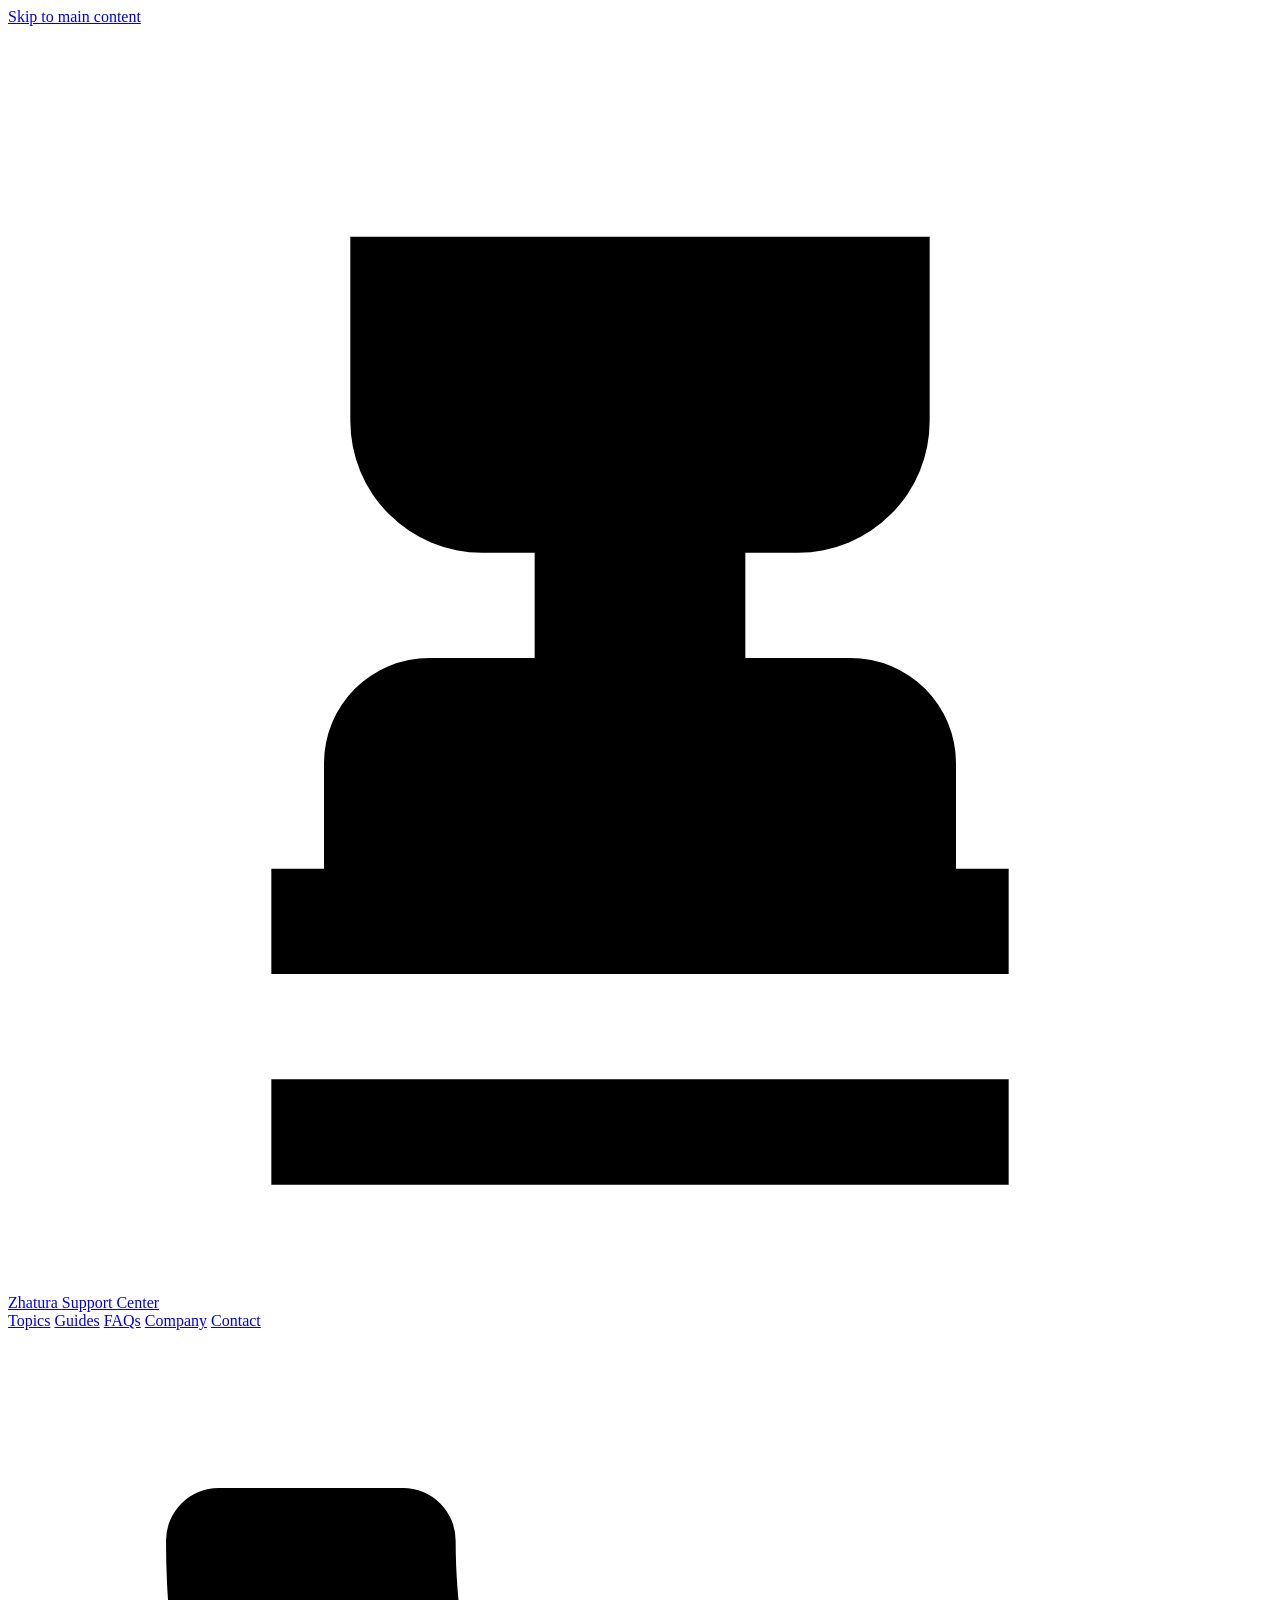
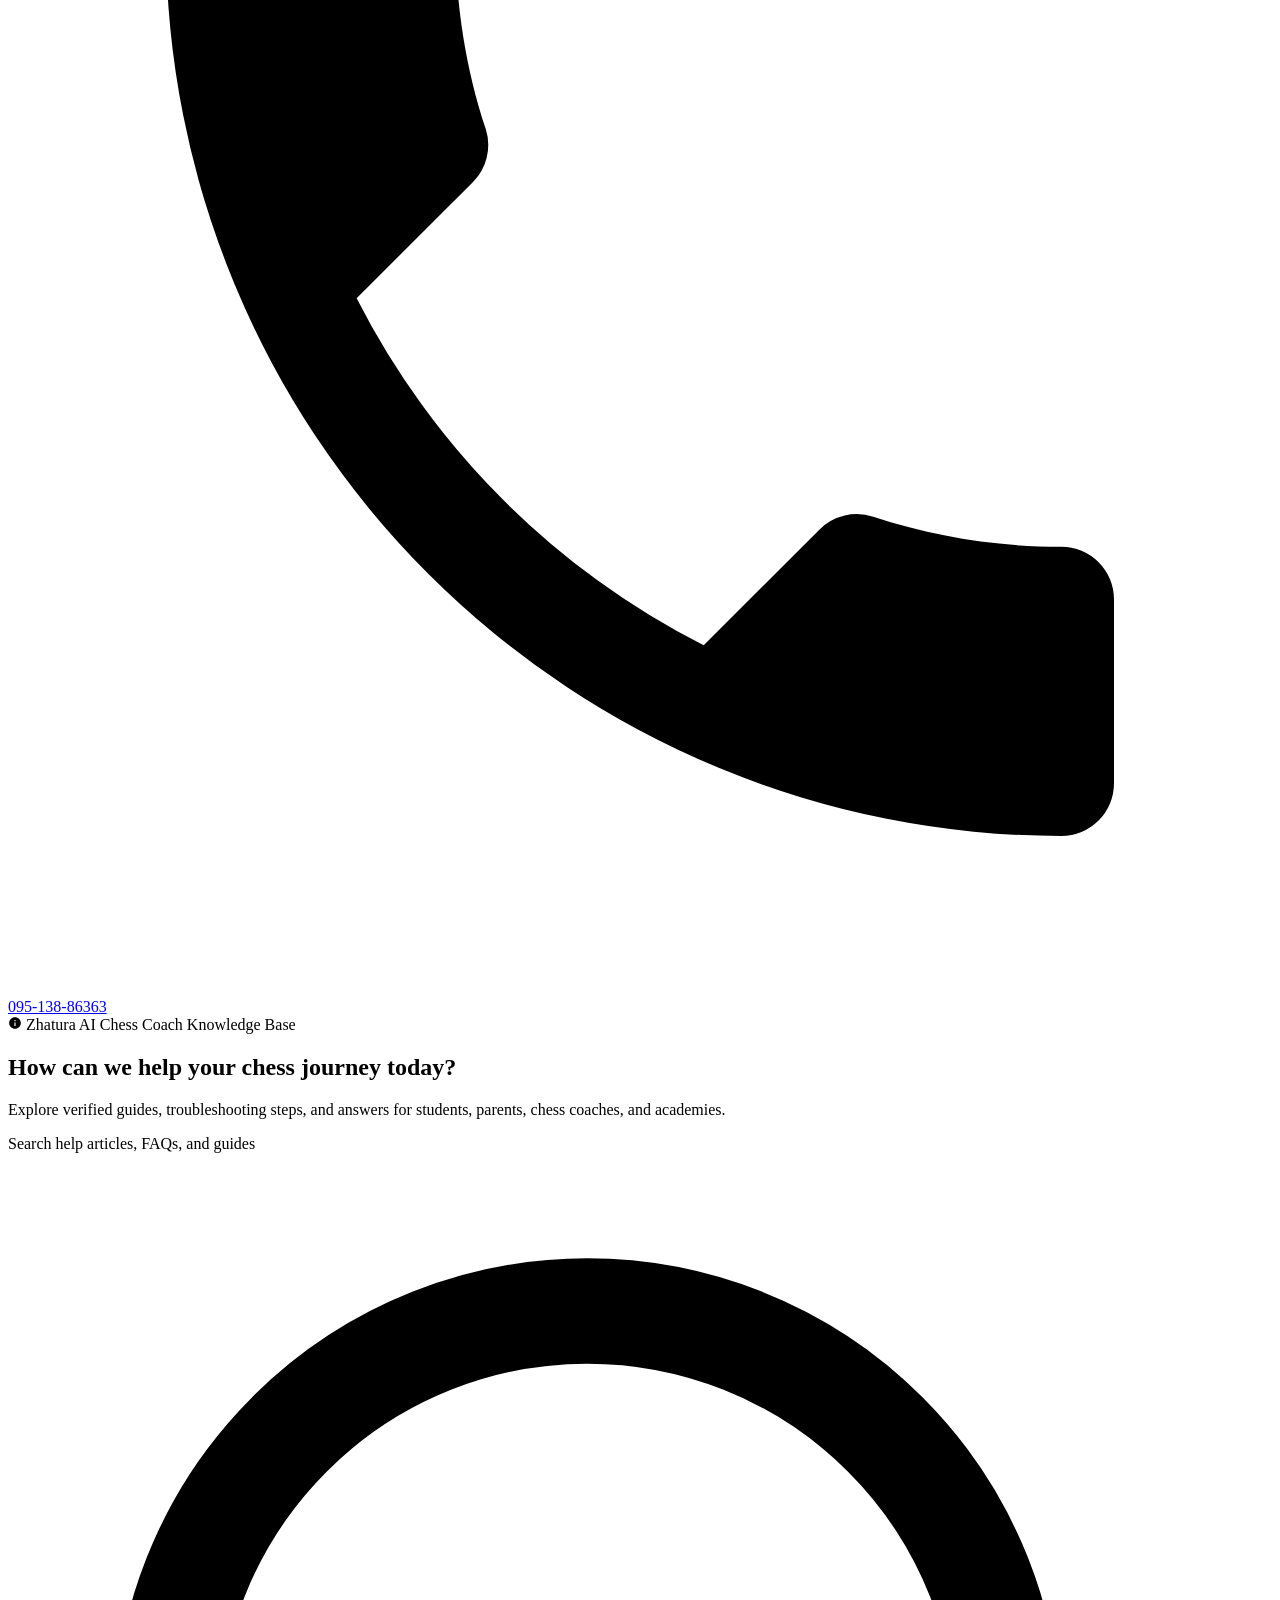
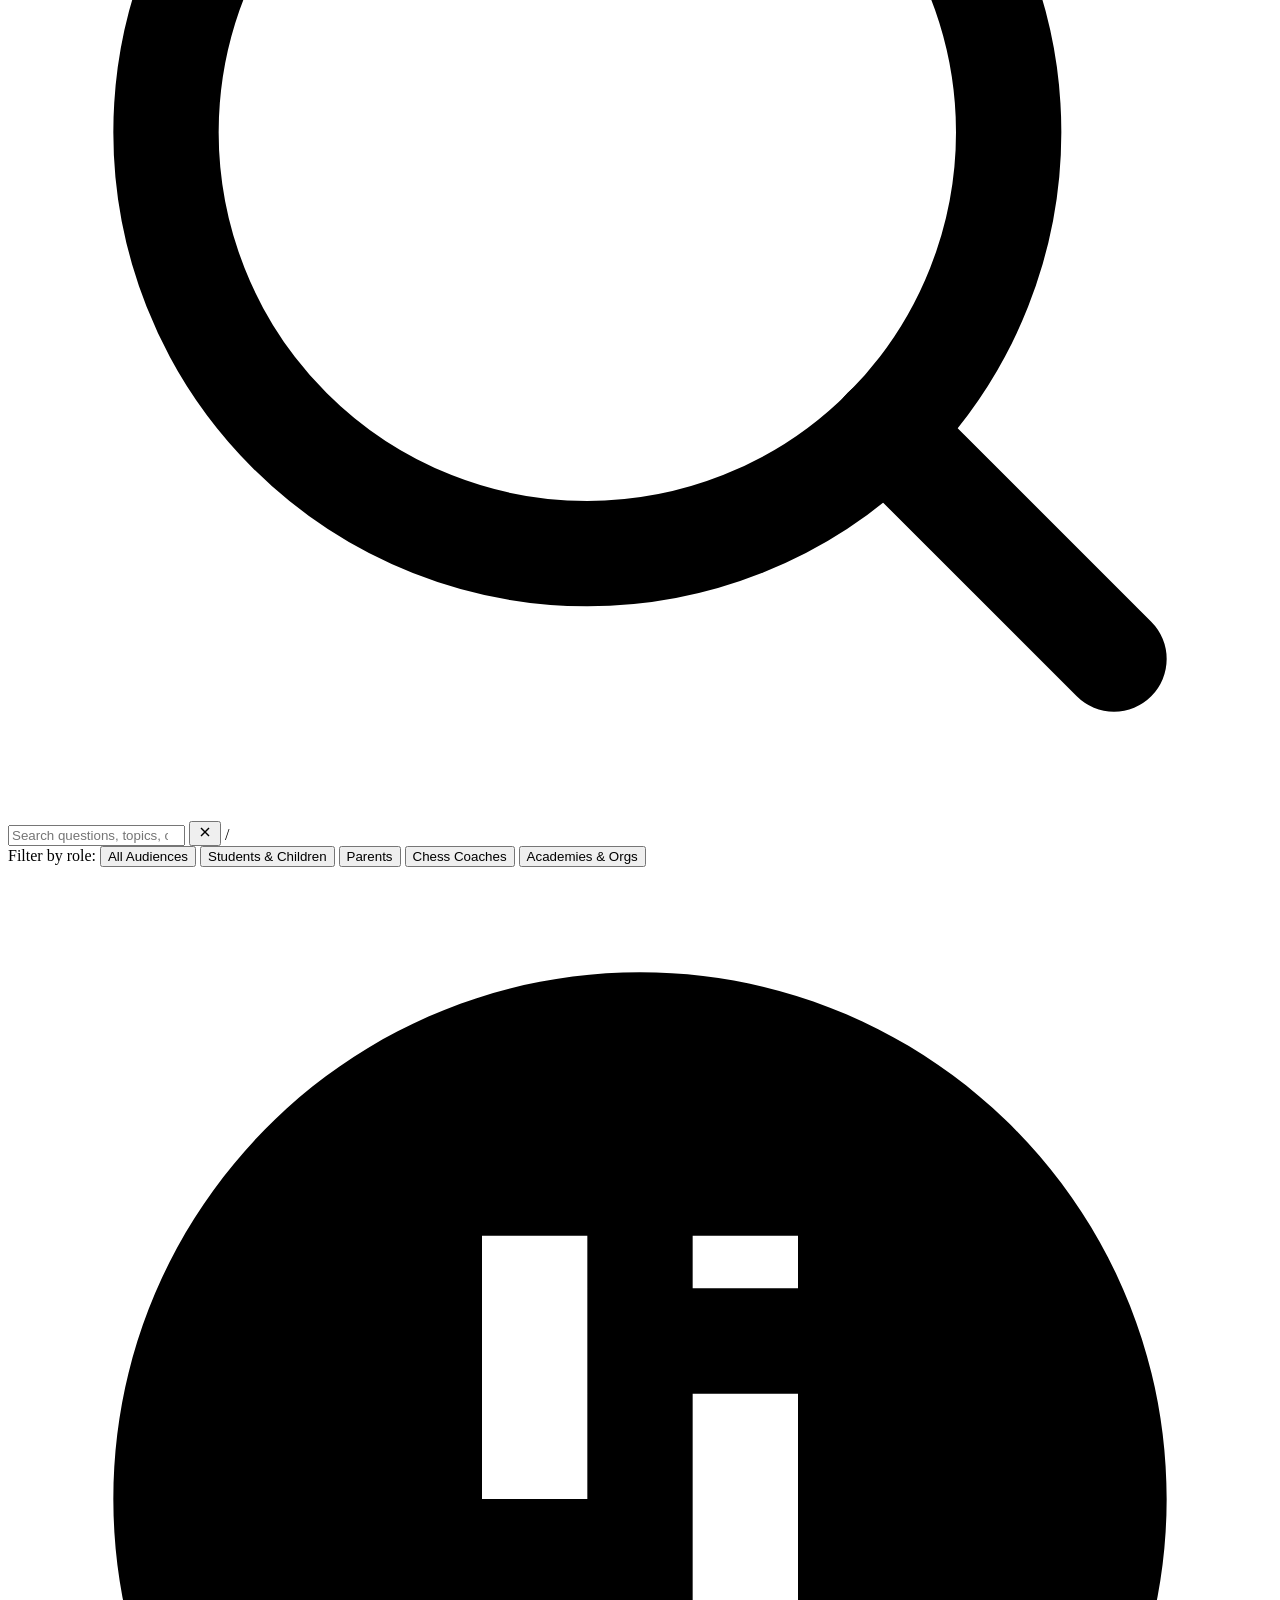
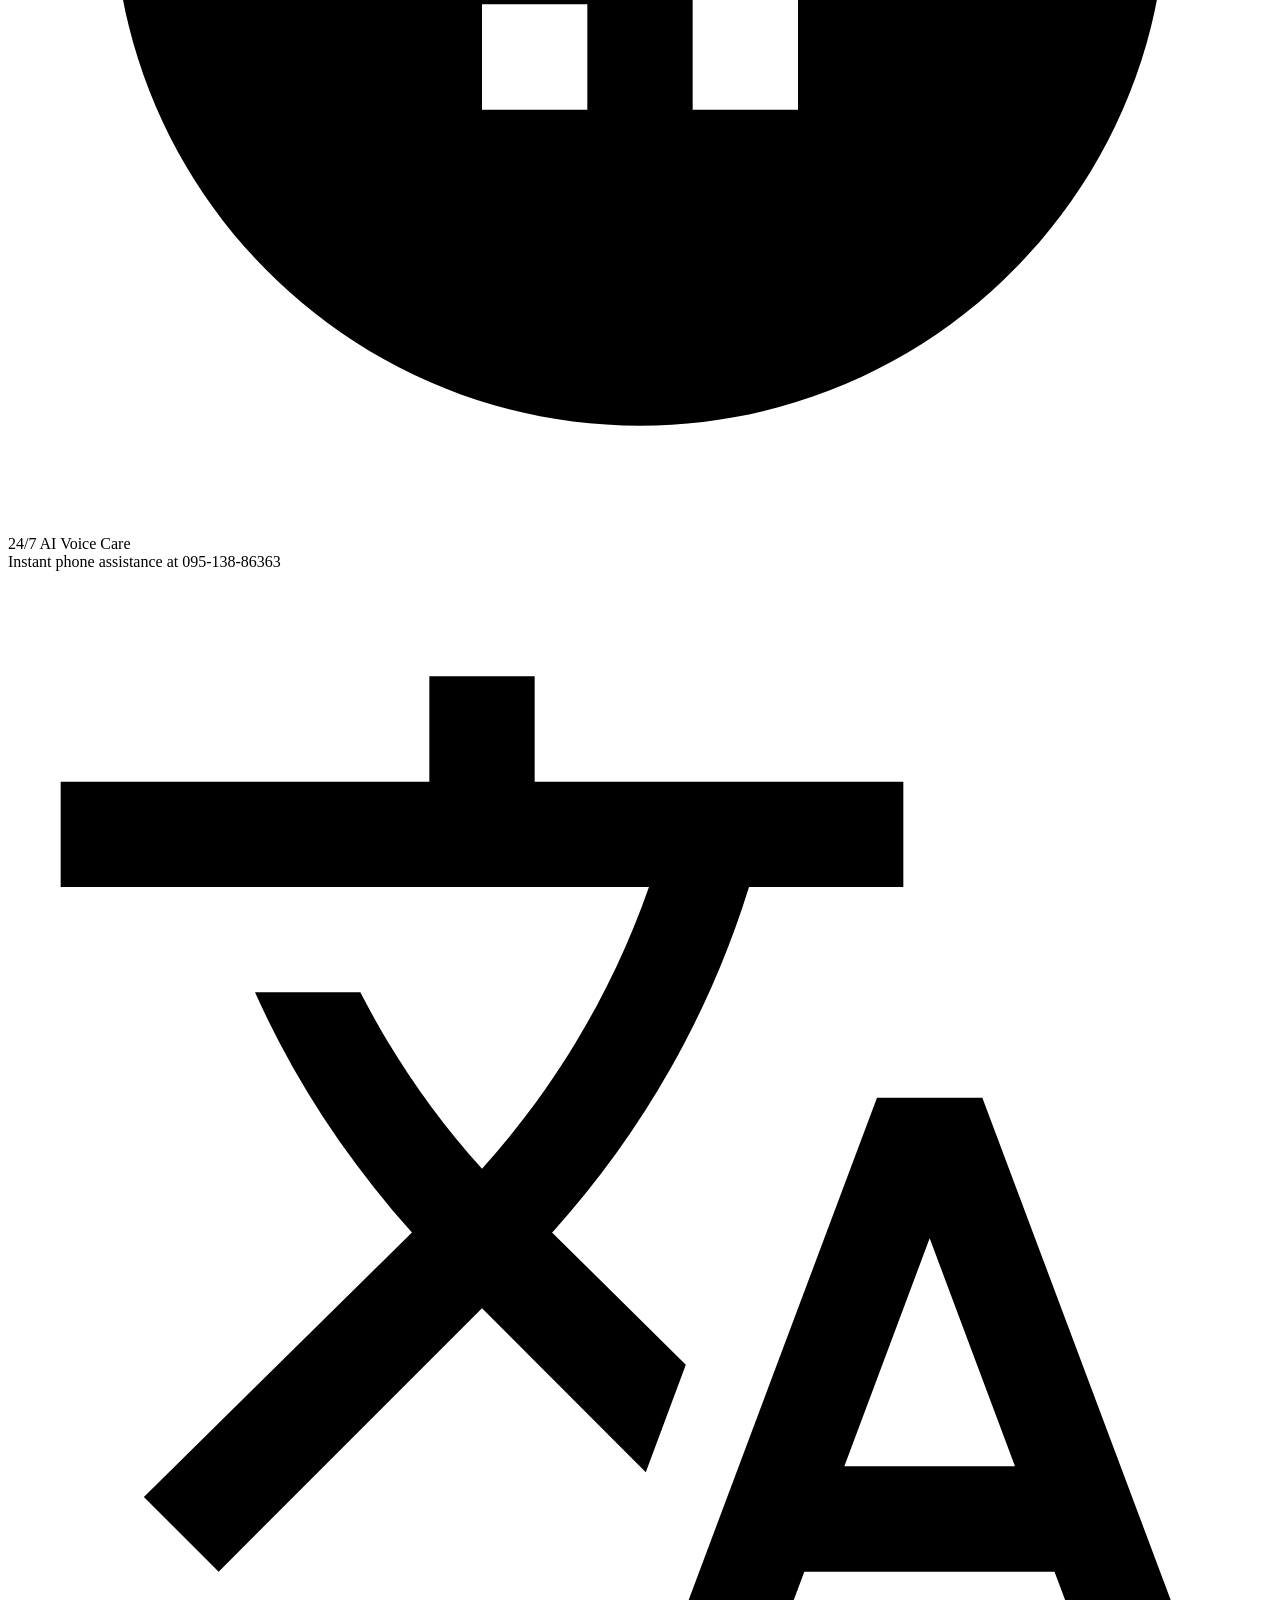
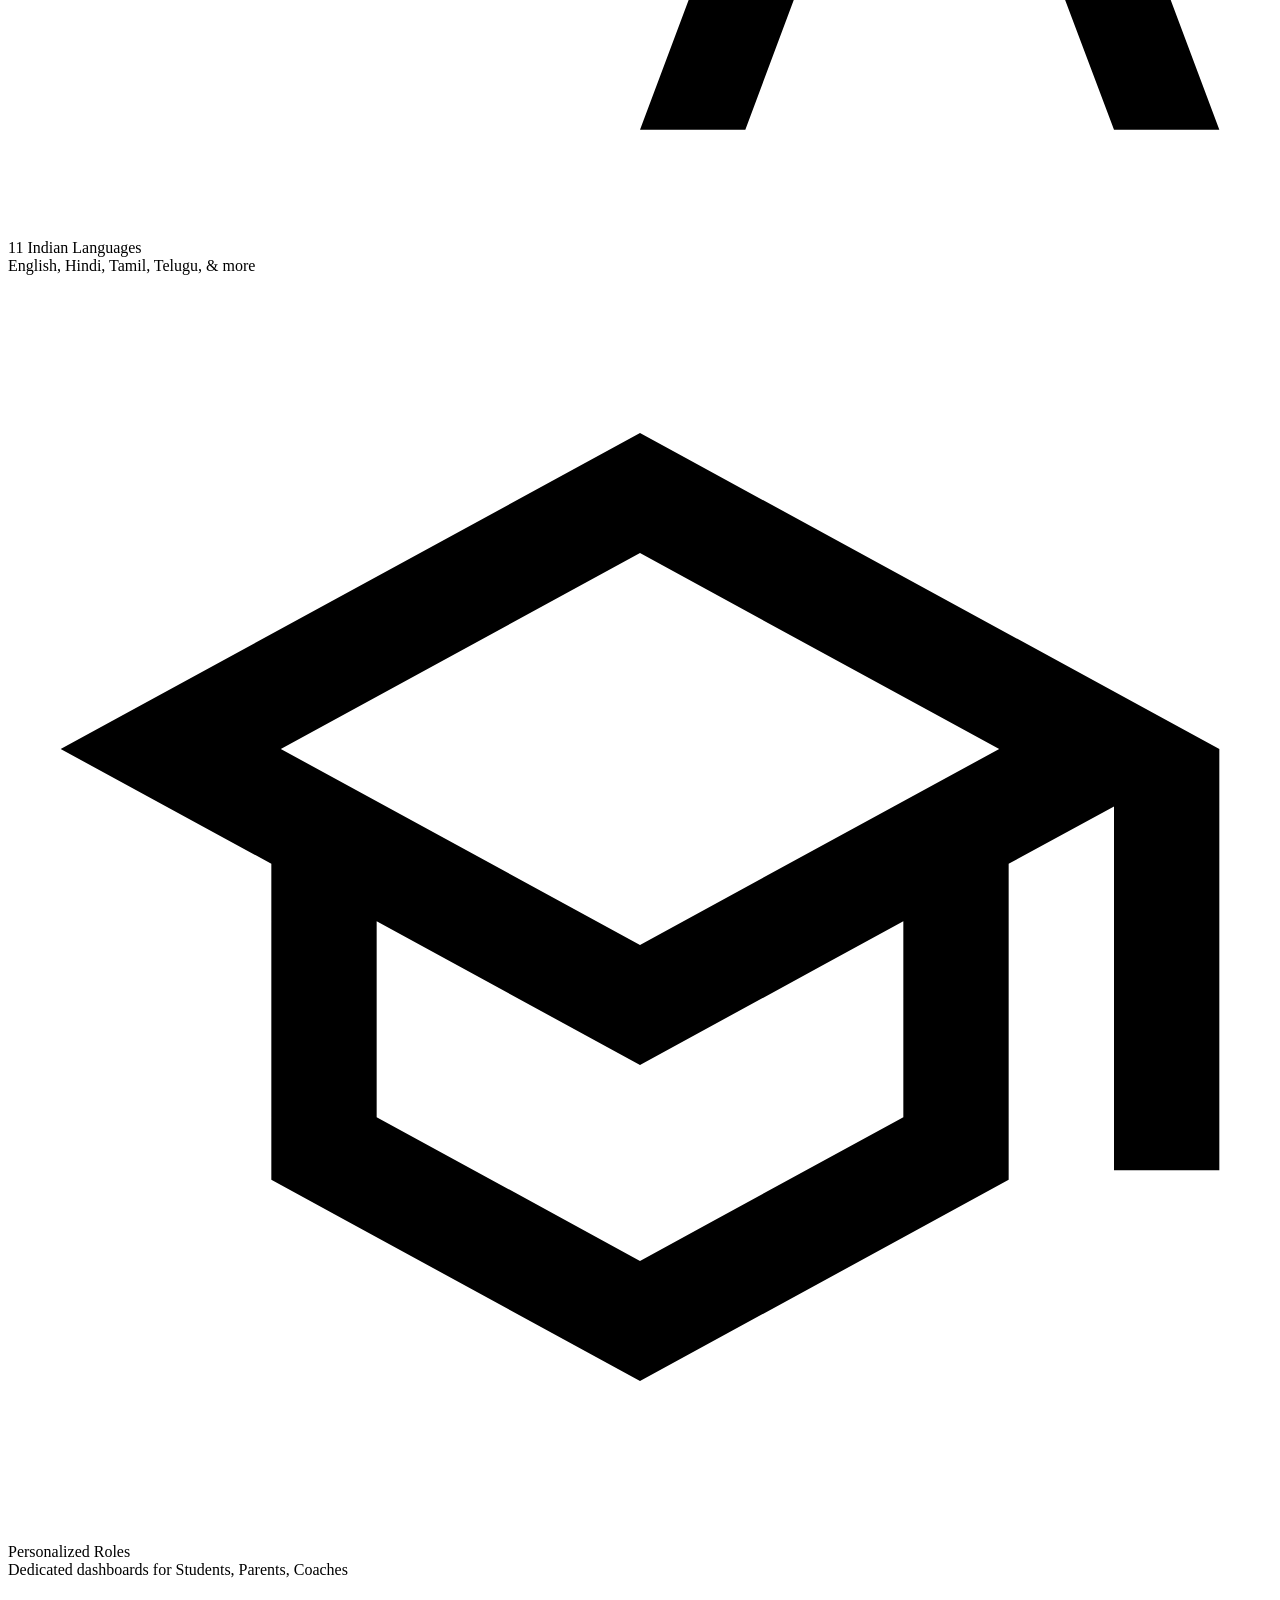
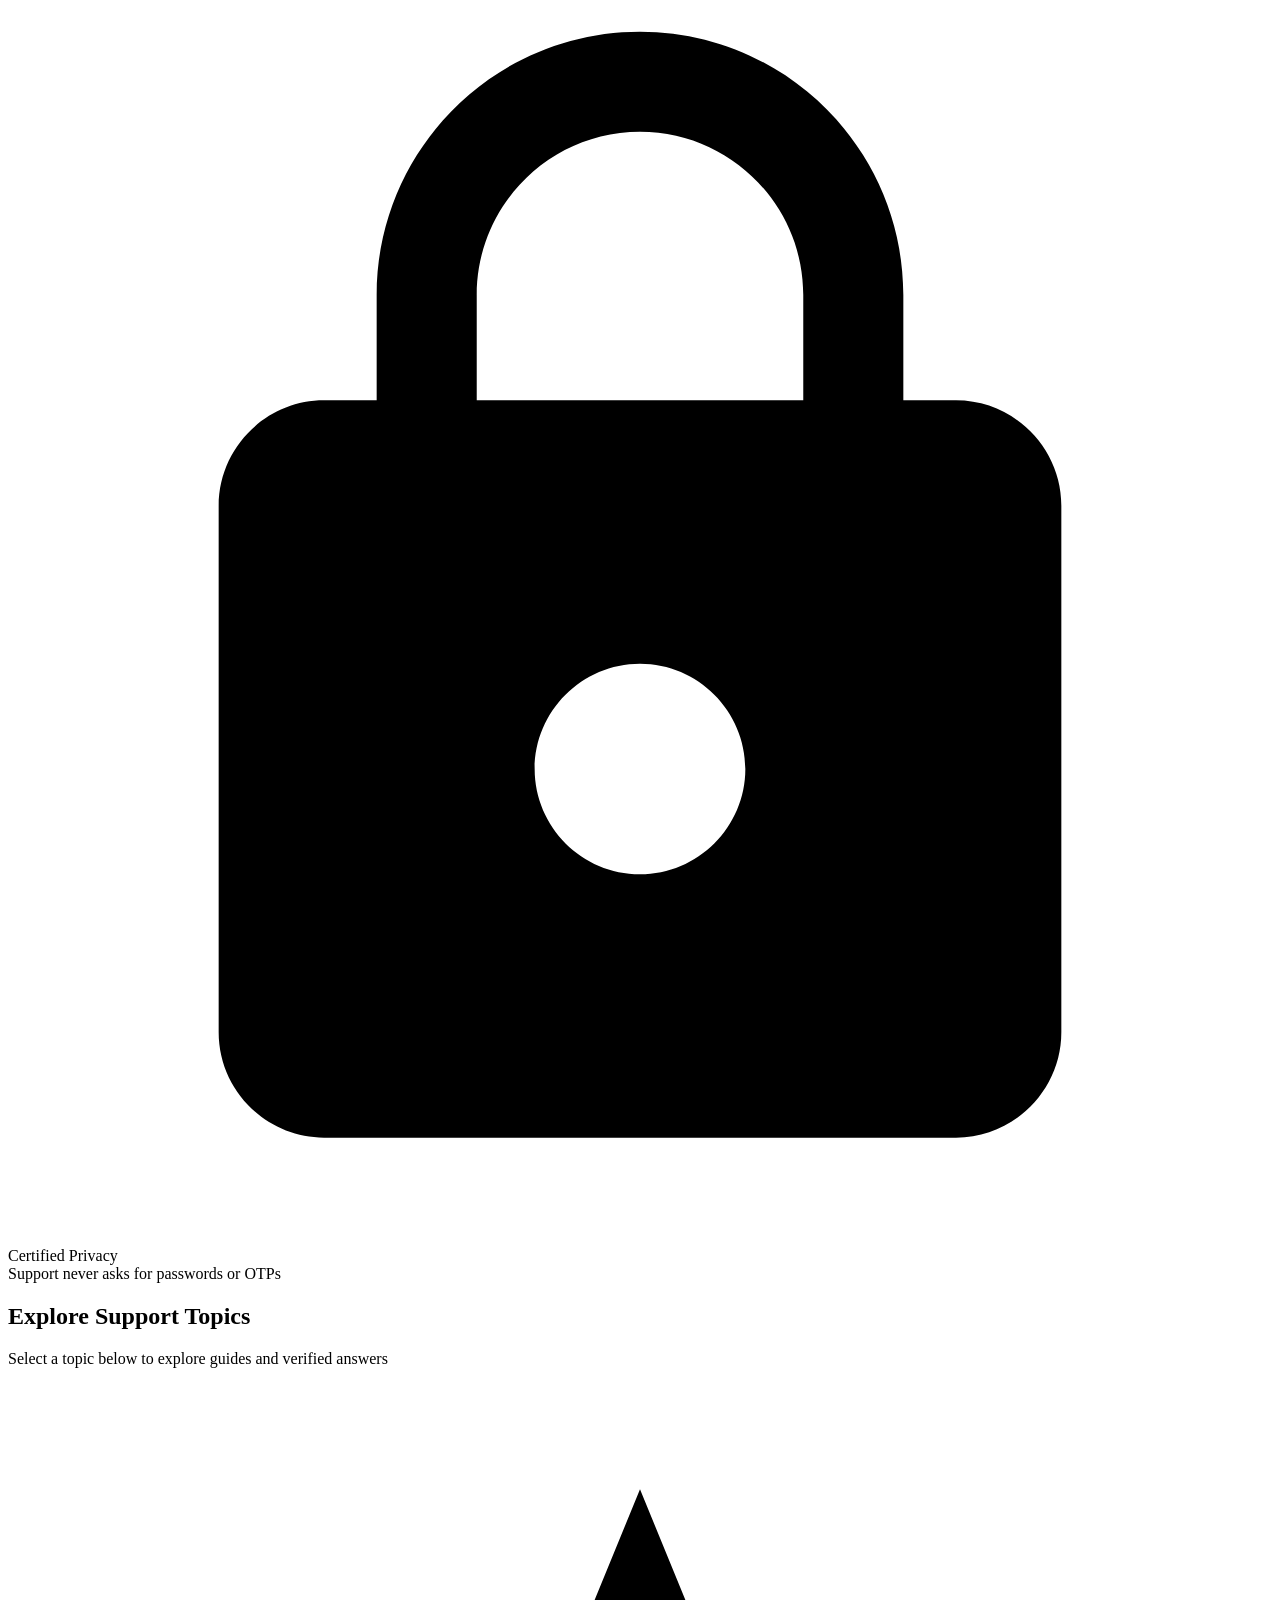
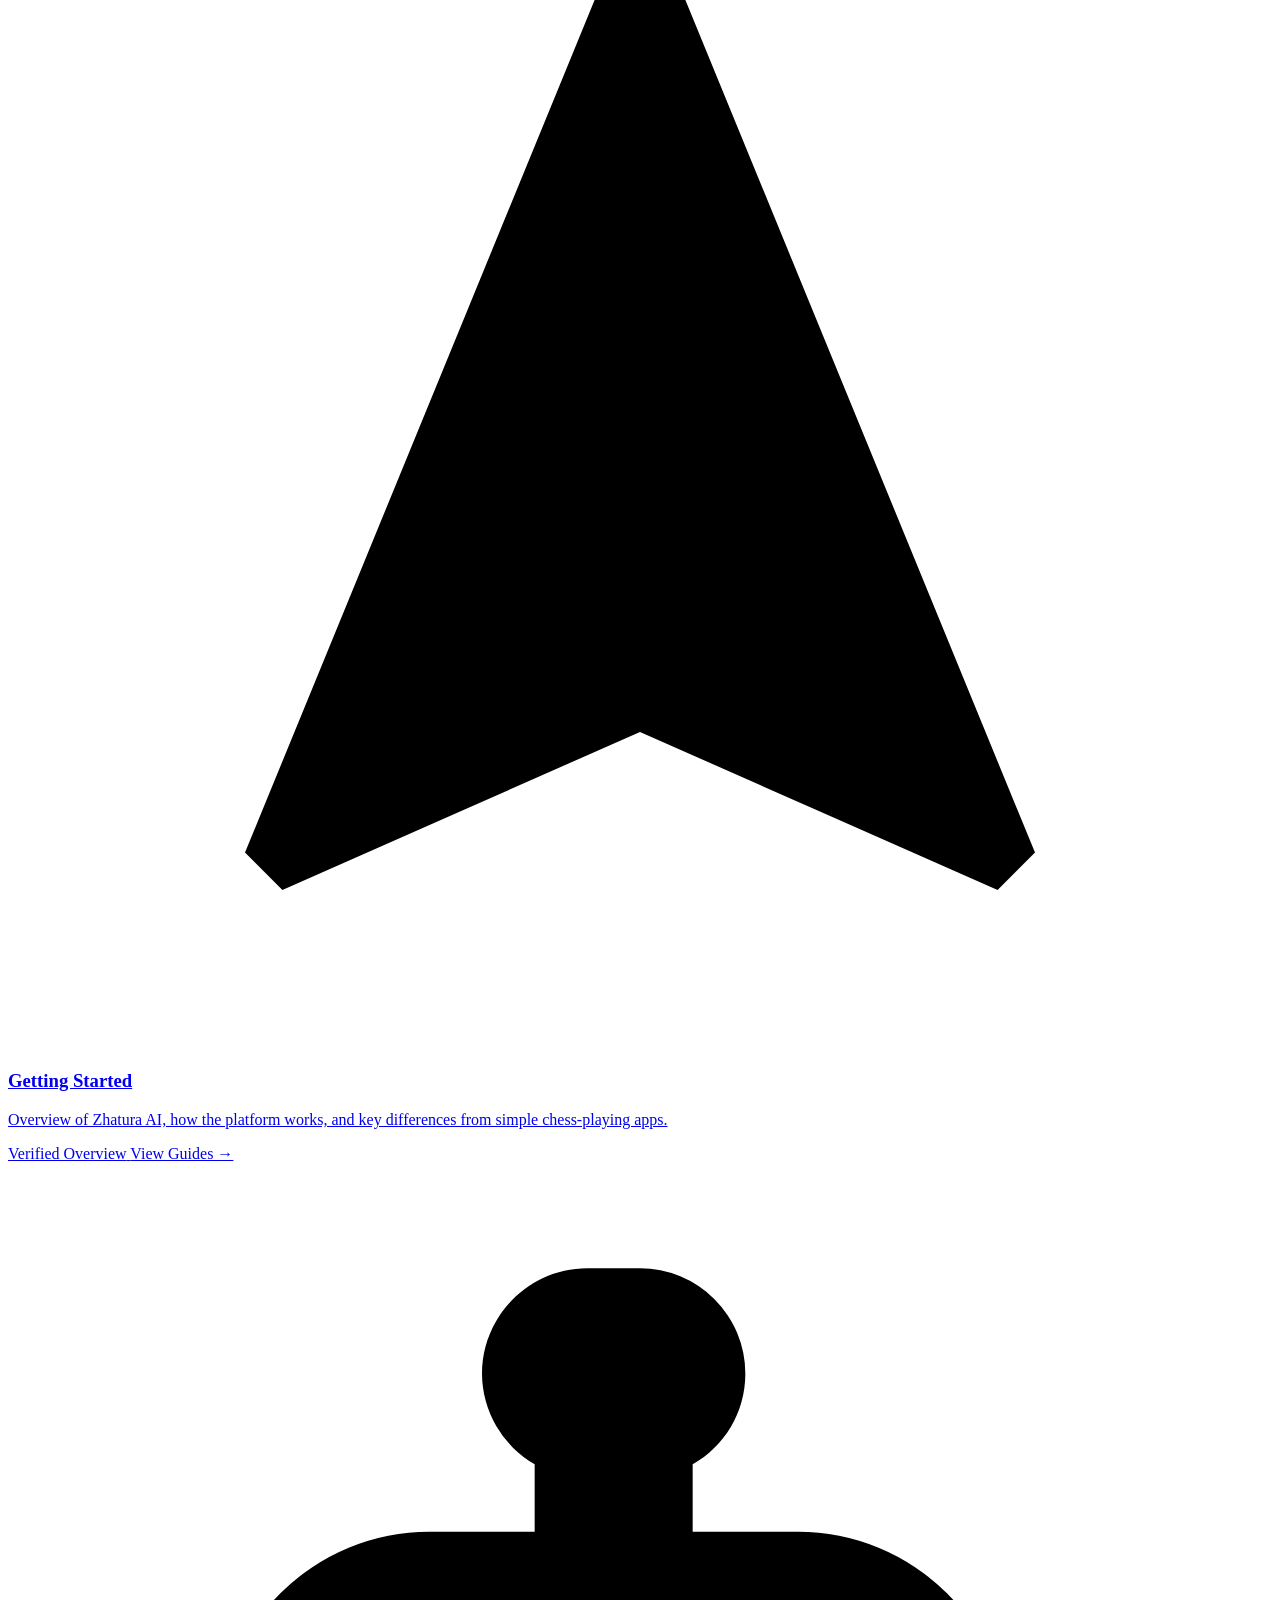
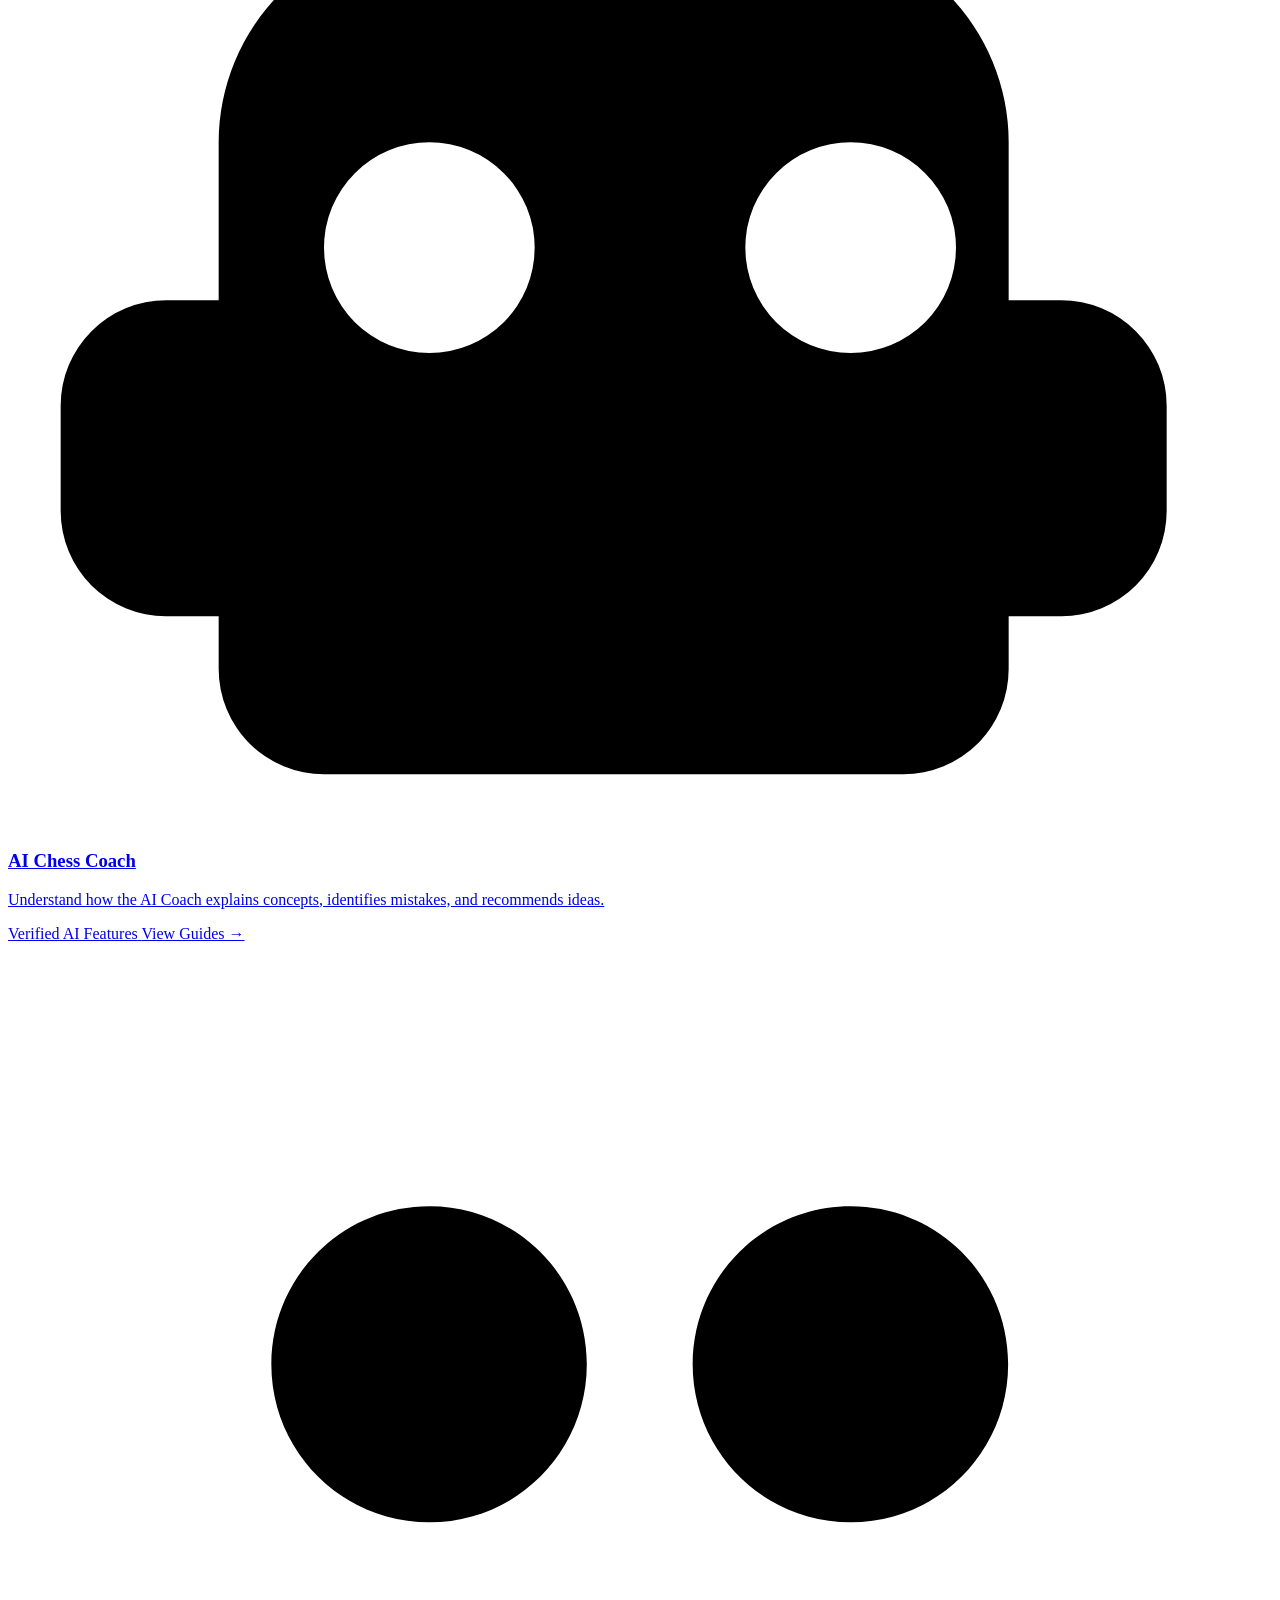
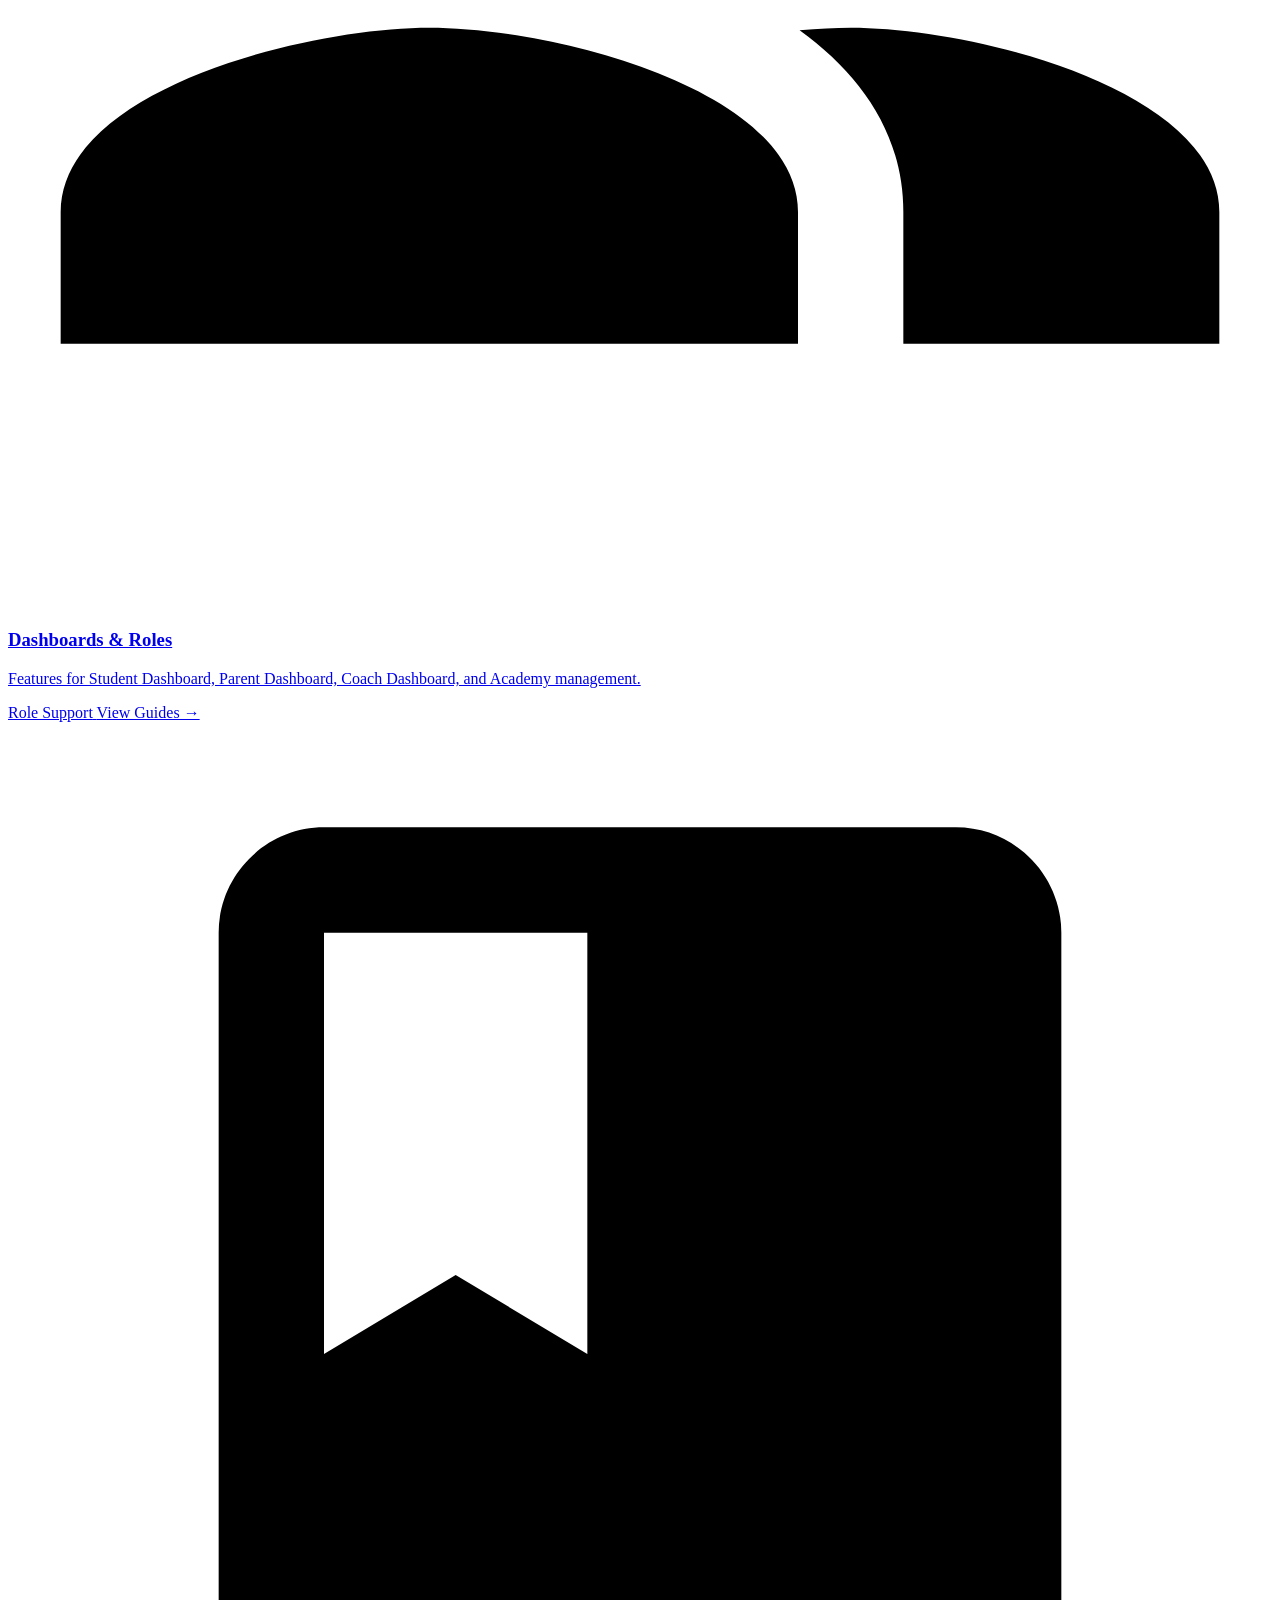
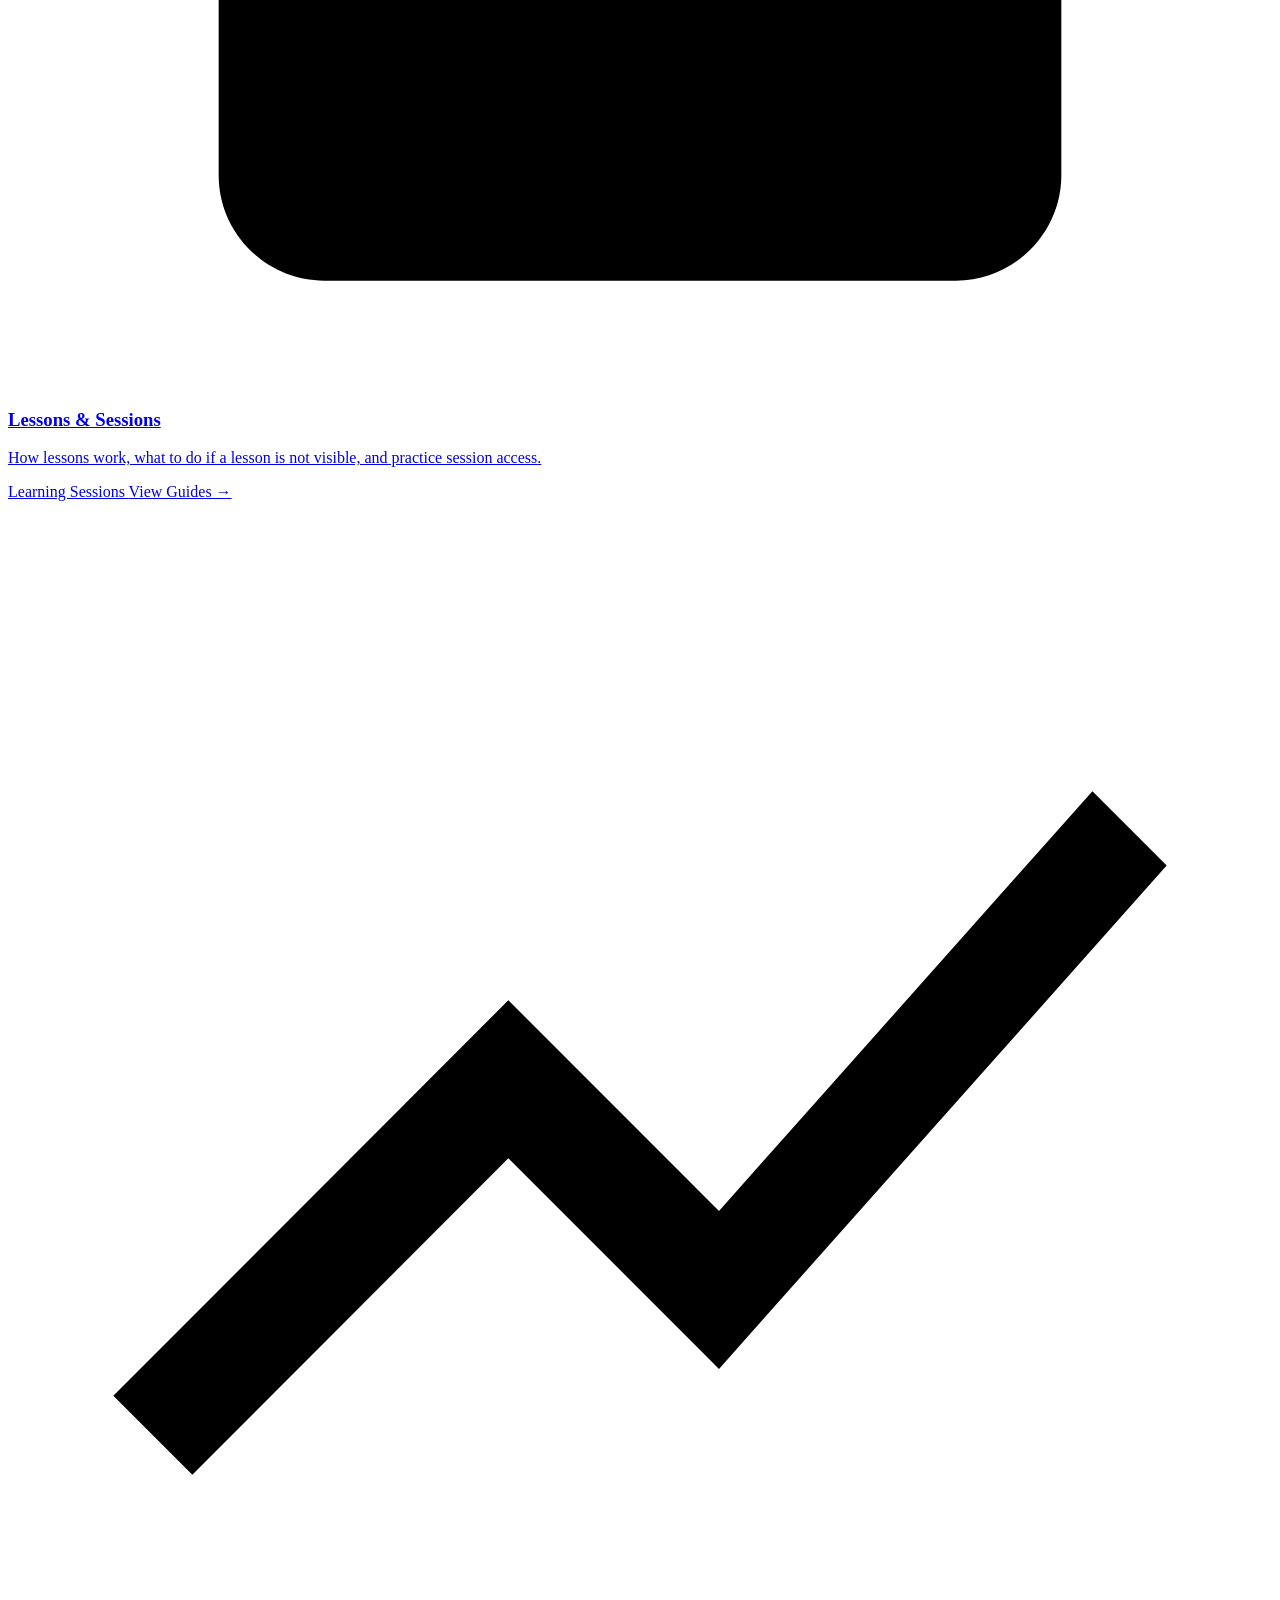
==== public/index.html @ 53fef7d7 "Add public directory for standard Vercel static serving" ====
<!DOCTYPE html>
<html lang="en">
<head>
  <meta charset="UTF-8">
  <meta name="viewport" content="width=device-width, initial-scale=1.0">
  <title>Zhatura AI Chess Coach — Customer Support & Help Center</title>
  <meta name="description" content="Official customer support and help center for Zhatura AI Chess Coach. Verified guides for students, parents, coaches, and chess academies.">
  <meta name="keywords" content="Zhatura, AI Chess Coach, Chess Learning, Student Dashboard, Parent Dashboard, Coach Dashboard, Customer Support, Chess Academy">
  <meta name="author" content="Namali Innovations Private Limited">
  <meta name="robots" content="index, follow">

  <!-- Open Graph / Social -->
  <meta property="og:type" content="website">
  <meta property="og:title" content="Zhatura AI Chess Coach — Customer Support & Help Center">
  <meta property="og:description" content="Find verified guides, FAQs, and 24/7 assistance for Zhatura AI Chess Coach learning platform.">
  <meta property="og:url" content="https://zhatura.com/support">
  <meta property="og:site_name" content="Zhatura Support">

  <!-- Favicon SVG -->
  <link rel="icon" type="image/svg+xml" href="data:image/svg+xml,%3Csvg xmlns='http://www.w3.org/2000/svg' viewBox='0 0 24 24' fill='%232563EB'%3E%3Cpath d='M19 22H5v-2h14v2M19 18H5v-2h14v2M17.5 7.5a2.5 2.5 0 0 1-2.5 2.5H14v2h2a2 2 0 0 1 2 2v2H6v-2a2 2 0 0 1 2-2h2v-2H9a2.5 2.5 0 0 1-2.5-2.5V4h11v3.5z'/%3E%3C/svg%3E">

  <!-- Stylesheet -->
  <link rel="stylesheet" href="/support/static/styles.css">
  <script>
    if (window.location.protocol === 'file:') {
      document.write('<link rel="stylesheet" href="./styles.css">');
    }
  </script>

  <!-- Structured Data: Organization -->
  <script type="application/ld+json">
  {
    "@context": "https://schema.org",
    "@type": "Organization",
    "name": "Namali Innovations Private Limited",
    "legalName": "Namali Innovations Private Limited",
    "foundingDate": "2025-07-23",
    "url": "https://zhatura.com",
    "logo": "https://zhatura.com/assets/logo.svg",
    "contactPoint": {
      "@type": "ContactPoint",
      "telephone": "+91-95138-86363",
      "contactType": "customer service",
      "availableLanguage": [
        "English", "Hindi", "Bengali", "Tamil", "Telugu",
        "Kannada", "Malayalam", "Marathi", "Gujarati", "Punjabi", "Odia"
      ]
    },
    "address": {
      "@type": "PostalAddress",
      "streetAddress": "6/124, Golden City, Nochiodaipatty, Koovanuthu",
      "addressLocality": "Dindigul",
      "addressRegion": "Tamil Nadu",
      "postalCode": "624003",
      "addressCountry": "IN"
    }
  }
  </script>

  <!-- Structured Data: FAQPage -->
  <script type="application/ld+json">
  {
    "@context": "https://schema.org",
    "@type": "FAQPage",
    "mainEntity": [
      {
        "@type": "Question",
        "name": "What is Zhatura?",
        "acceptedAnswer": {
          "@type": "Answer",
          "text": "Zhatura is an AI-powered chess learning platform for students, children, parents, chess coaches, chess academies, and organizations."
        }
      },
      {
        "@type": "Question",
        "name": "What is the Zhatura AI Chess Coach?",
        "acceptedAnswer": {
          "@type": "Answer",
          "text": "The Zhatura AI Chess Coach is Zhatura's AI coach for learning chess. It explains concepts, points out mistakes, and suggests better ideas during practice and review."
        }
      },
      {
        "@type": "Question",
        "name": "How do students log into Zhatura?",
        "acceptedAnswer": {
          "@type": "Answer",
          "text": "Students log in through the Student Dashboard. For account-specific issues, contact customer support at 095-138-86363."
        }
      },
      {
        "@type": "Question",
        "name": "Can parents track child chess learning progress?",
        "acceptedAnswer": {
          "@type": "Answer",
          "text": "Yes, parents can view their child's chess learning progress in the dedicated Parent Dashboard."
        }
      },
      {
        "@type": "Question",
        "name": "How can I inquire about current plans and pricing?",
        "acceptedAnswer": {
          "@type": "Answer",
          "text": "For current plan or pricing information, please contact Zhatura Customer Support directly at 095-138-86363."
        }
      }
    ]
  }
  </script>
</head>
<body>
  <!-- Accessible Skip Link -->
  <a href="#main-content" class="skip-link">Skip to main content</a>

  <!-- Site Header -->
  <header class="site-header" role="banner">
    <div class="header-container">
      <a href="/support" class="brand-wrapper" aria-label="Zhatura Support Home">
        <div class="brand-icon" aria-hidden="true">
          <!-- Chess Knight SVG Icon -->
          <svg viewBox="0 0 24 24">
            <path d="M19 22H5v-2h14v2M19 18H5v-2h14v2M17.5 7.5a2.5 2.5 0 0 1-2.5 2.5H14v2h2a2 2 0 0 1 2 2v2H6v-2a2 2 0 0 1 2-2h2v-2H9a2.5 2.5 0 0 1-2.5-2.5V4h11v3.5z"/>
          </svg>
        </div>
        <span class="brand-title">
          Zhatura
          <span class="brand-badge">Support Center</span>
        </span>
      </a>

      <nav class="site-nav" role="navigation" aria-label="Support Navigation">
        <a href="#categories-section" class="nav-link">Topics</a>
        <a href="#articles-section" class="nav-link">Guides</a>
        <a href="#faqs-section" class="nav-link">FAQs</a>
        <a href="#company-section" class="nav-link">Company</a>
        <a href="#contact-section" class="nav-link">Contact</a>
      </nav>

      <div class="header-cta">
        <a href="tel:09513886363" class="phone-cta-btn" aria-label="Call Zhatura Support at 095-138-86363">
          <svg viewBox="0 0 24 24" aria-hidden="true"><path d="M6.62 10.79a15.053 15.053 0 006.59 6.59l2.2-2.2a1 1 0 011.02-.24c1.12.37 2.33.57 3.57.57a1 1 0 011 1V20a1 1 0 01-1 1A17 17 0 013 4a1 1 0 011-1h3.5a1 1 0 011 1c0 1.25.2 2.45.57 3.57a1 1 0 01-.25 1.02l-2.2 2.2z"/></svg>
          <span>095-138-86363</span>
        </a>
      </div>
    </div>
  </header>

  <!-- Support Hero Banner -->
  <section class="support-hero" aria-labelledby="hero-heading">
    <div class="hero-pattern" aria-hidden="true"></div>
    <div class="hero-container">
      <div class="hero-badge">
        <svg width="14" height="14" viewBox="0 0 24 24" fill="currentColor" aria-hidden="true"><path d="M12 2C6.48 2 2 6.48 2 12s4.48 10 10 10 10-4.48 10-10S17.52 2 12 2zm1 15h-2v-6h2v6zm0-8h-2V7h2v2z"/></svg>
        <span>Zhatura AI Chess Coach Knowledge Base</span>
      </div>
      <h1 id="hero-heading" class="hero-title">How can we help your chess journey today?</h1>
      <p class="hero-subtitle">
        Explore verified guides, troubleshooting steps, and answers for students, parents, chess coaches, and academies.
      </p>

      <!-- Instant Search Box -->
      <div class="search-wrapper" role="search">
        <label for="support-search" class="sr-only">Search help articles, FAQs, and guides</label>
        <div class="search-box">
          <svg class="search-icon" viewBox="0 0 24 24" fill="none" stroke="currentColor" stroke-width="2" stroke-linecap="round" stroke-linejoin="round" aria-hidden="true">
            <circle cx="11" cy="11" r="8"></circle>
            <line x1="21" y1="21" x2="16.65" y2="16.65"></line>
          </svg>
          <input
            type="search"
            id="support-search"
            class="search-input"
            placeholder="Search questions, topics, or keywords (e.g. 'Student Dashboard', 'AI Coach', 'Login')..."
            autocomplete="off"
            spellcheck="false"
          >
          <button type="button" id="search-clear-btn" class="search-clear-btn" aria-label="Clear search input">
            <svg width="16" height="16" viewBox="0 0 24 24" fill="none" stroke="currentColor" stroke-width="2"><line x1="18" y1="6" x2="6" y2="18"></line><line x1="6" y1="6" x2="18" y2="18"></line></svg>
          </button>
          <span class="search-shortcut" aria-hidden="true">/</span>
        </div>
      </div>

      <!-- Audience Filter Switcher -->
      <div class="audience-bar" role="tablist" aria-label="Filter guides by audience">
        <span class="audience-label">Filter by role:</span>
        <button type="button" class="audience-pill active" data-audience="all" role="tab" aria-selected="true">All Audiences</button>
        <button type="button" class="audience-pill" data-audience="student" role="tab" aria-selected="false">Students & Children</button>
        <button type="button" class="audience-pill" data-audience="parent" role="tab" aria-selected="false">Parents</button>
        <button type="button" class="audience-pill" data-audience="coach" role="tab" aria-selected="false">Chess Coaches</button>
        <button type="button" class="audience-pill" data-audience="academy" role="tab" aria-selected="false">Academies & Orgs</button>
      </div>
    </div>
  </section>

  <!-- Main Content Body -->
  <main id="main-content" class="main-content" role="main">

    <!-- Trust & Operational Highlights -->
    <div class="trust-bar" aria-label="Support Highlights">
      <div class="trust-item">
        <div class="trust-icon" aria-hidden="true">
          <svg viewBox="0 0 24 24"><path d="M12 2C6.48 2 2 6.48 2 12s4.48 10 10 10 10-4.48 10-10S17.52 2 12 2zm-1 14H9v-2h2v2zm0-4H9V7h2v5zm4 4h-2v-6h2v6zm0-8h-2V7h2v1z"/></svg>
        </div>
        <div>
          <div class="trust-title">24/7 AI Voice Care</div>
          <div class="trust-desc">Instant phone assistance at 095-138-86363</div>
        </div>
      </div>

      <div class="trust-item">
        <div class="trust-icon emerald" aria-hidden="true">
          <svg viewBox="0 0 24 24"><path d="M12.87 15.07l-2.54-2.51.03-.03A17.52 17.52 0 0014.07 6H17V4h-7V2H8v2H1v2h11.17C11.5 7.92 10.44 9.75 9 11.35 8.07 10.32 7.3 9.19 6.69 8h-2c.73 1.63 1.73 3.17 2.98 4.56l-5.09 5.02L4 19l5-5 3.11 3.11.76-2.04zM18.5 10h-2L12 22h2l1.12-3h4.75L21 22h2l-4.5-12zm-2.62 7l1.62-4.33L19.12 17h-3.24z"/></svg>
        </div>
        <div>
          <div class="trust-title">11 Indian Languages</div>
          <div class="trust-desc">English, Hindi, Tamil, Telugu, & more</div>
        </div>
      </div>

      <div class="trust-item">
        <div class="trust-icon gold" aria-hidden="true">
          <svg viewBox="0 0 24 24"><path d="M12 3L1 9l4 2.18v6L12 21l7-3.82v-6l2-1.09V17h2V9L12 3zm6.82 6L12 12.72 5.18 9 12 5.28 18.82 9zM17 15.99l-5 2.73-5-2.73v-3.72L12 15l5-2.73v3.72z"/></svg>
        </div>
        <div>
          <div class="trust-title">Personalized Roles</div>
          <div class="trust-desc">Dedicated dashboards for Students, Parents, Coaches</div>
        </div>
      </div>

      <div class="trust-item">
        <div class="trust-icon" aria-hidden="true">
          <svg viewBox="0 0 24 24"><path d="M18 8h-1V6c0-2.76-2.24-5-5-5S7 3.24 7 6v2H6c-1.1 0-2 .9-2 2v10c0 1.1.9 2 2 2h12c1.1 0 2-.9 2-2V10c0-1.1-.9-2-2-2zm-6 9c-1.1 0-2-.9-2-2s.9-2 2-2 2 .9 2 2-.9 2-2 2zm3.1-9H8.9V6c0-1.71 1.39-3.1 3.1-3.1 1.71 0 3.1 1.39 3.1 3.1v2z"/></svg>
        </div>
        <div>
          <div class="trust-title">Certified Privacy</div>
          <div class="trust-desc">Support never asks for passwords or OTPs</div>
        </div>
      </div>
    </div>

    <!-- Help Categories Section -->
    <section id="categories-section" aria-labelledby="categories-heading">
      <div class="section-header">
        <div>
          <h2 id="categories-heading" class="section-title">Explore Support Topics</h2>
          <p class="section-subtitle">Select a topic below to explore guides and verified answers</p>
        </div>
      </div>

      <div class="categories-grid" id="categories-grid">
        <!-- 1. Getting Started -->
        <a href="#articles-section" class="category-card" data-category="getting-started">
          <div class="category-icon-wrapper" aria-hidden="true">
            <svg viewBox="0 0 24 24"><path d="M12 2L4.5 20.29l.71.71L12 18l6.79 3 .71-.71z"/></svg>
          </div>
          <h3 class="category-card-title">Getting Started</h3>
          <p class="category-card-desc">Overview of Zhatura AI, how the platform works, and key differences from simple chess-playing apps.</p>
          <div class="category-meta">
            <span>Verified Overview</span>
            <span>View Guides &rarr;</span>
          </div>
        </a>

        <!-- 2. AI Chess Coach -->
        <a href="#articles-section" class="category-card" data-category="ai-chess-coach">
          <div class="category-icon-wrapper" aria-hidden="true">
            <svg viewBox="0 0 24 24"><path d="M12 2a2 2 0 0 1 2 2c0 .74-.4 1.38-1 1.72V7h2a4 4 0 0 1 4 4v3h1a2 2 0 0 1 2 2v2a2 2 0 0 1-2 2h-1v1a2 2 0 0 1-2 2H6a2 2 0 0 1-2-2v-1H3a2 2 0 0 1-2-2v-2a2 2 0 0 1 2-2h1v-3a4 4 0 0 1 4-4h2V5.72A1.996 1.996 0 0 1 9 4c0-1.1.9-2 2-2zm-4 9a2 2 0 1 0 0 4 2 2 0 0 0 0-4zm8 0a2 2 0 1 0 0 4 2 2 0 0 0 0-4z"/></svg>
          </div>
          <h3 class="category-card-title">AI Chess Coach</h3>
          <p class="category-card-desc">Understand how the AI Coach explains concepts, identifies mistakes, and recommends ideas.</p>
          <div class="category-meta">
            <span>Verified AI Features</span>
            <span>View Guides &rarr;</span>
          </div>
        </a>

        <!-- 3. Dashboards & Roles -->
        <a href="#articles-section" class="category-card" data-category="dashboards-roles">
          <div class="category-icon-wrapper" aria-hidden="true">
            <svg viewBox="0 0 24 24"><path d="M16 11c1.66 0 2.99-1.34 2.99-3S17.66 5 16 5c-1.66 0-3 1.34-3 3s1.34 3 3 3zm-8 0c1.66 0 2.99-1.34 2.99-3S9.66 5 8 5C6.34 5 5 6.34 5 8s1.34 3 3 3zm0 2c-2.33 0-7 1.17-7 3.5V19h14v-2.5c0-2.33-4.67-3.5-7-3.5zm8 0c-.29 0-.62.02-.97.05 1.16.84 1.97 1.97 1.97 3.45V19h6v-2.5c0-2.33-4.67-3.5-7-3.5z"/></svg>
          </div>
          <h3 class="category-card-title">Dashboards & Roles</h3>
          <p class="category-card-desc">Features for Student Dashboard, Parent Dashboard, Coach Dashboard, and Academy management.</p>
          <div class="category-meta">
            <span>Role Support</span>
            <span>View Guides &rarr;</span>
          </div>
        </a>

        <!-- 4. Lessons & Sessions -->
        <a href="#articles-section" class="category-card" data-category="lessons-sessions">
          <div class="category-icon-wrapper" aria-hidden="true">
            <svg viewBox="0 0 24 24"><path d="M18 2H6c-1.1 0-2 .9-2 2v16c0 1.1.9 2 2 2h12c1.1 0 2-.9 2-2V4c0-1.1-.9-2-2-2zM6 4h5v8l-2.5-1.5L6 12V4z"/></svg>
          </div>
          <h3 class="category-card-title">Lessons & Sessions</h3>
          <p class="category-card-desc">How lessons work, what to do if a lesson is not visible, and practice session access.</p>
          <div class="category-meta">
            <span>Learning Sessions</span>
            <span>View Guides &rarr;</span>
          </div>
        </a>

        <!-- 5. Game Analysis -->
        <a href="#articles-section" class="category-card" data-category="game-analysis">
          <div class="category-icon-wrapper" aria-hidden="true">
            <svg viewBox="0 0 24 24"><path d="M3.5 18.49l6-6.01 4 4L22 6.92l-1.41-1.41-7.09 7.97-4-4L2 16.99z"/></svg>
          </div>
          <h3 class="category-card-title">Game Analysis</h3>
          <p class="category-card-desc">Review played games, understand missed opportunities, and learn from mistakes.</p>
          <div class="category-meta">
            <span>Game Learning</span>
            <span>View Guides &rarr;</span>
          </div>
        </a>

        <!-- 6. Progress Tracking -->
        <a href="#articles-section" class="category-card" data-category="progress-tracking">
          <div class="category-icon-wrapper" aria-hidden="true">
            <svg viewBox="0 0 24 24"><path d="M19 3H5c-1.1 0-2 .9-2 2v14c0 1.1.9 2 2 2h14c1.1 0 2-.9 2-2V5c0-1.1-.9-2-2-2zM9 17H7v-7h2v7zm4 0h-2V7h2v10zm4 0h-2v-4h2v4z"/></svg>
          </div>
          <h3 class="category-card-title">Progress Tracking</h3>
          <p class="category-card-desc">How students and parents view milestone progress and learning achievements.</p>
          <div class="category-meta">
            <span>Progress Milestones</span>
            <span>View Guides &rarr;</span>
          </div>
        </a>

        <!-- 7. Puzzles & Training -->
        <a href="#articles-section" class="category-card" data-category="puzzles-training">
          <div class="category-icon-wrapper" aria-hidden="true">
            <svg viewBox="0 0 24 24"><path d="M12 2C6.48 2 2 6.48 2 12s4.48 10 10 10 10-4.48 10-10S17.52 2 12 2zm1 17.93c-3.95-.49-7-3.85-7-7.93 0-.62.08-1.21.21-1.79L9 15v1c0 1.1.9 2 2 2v1.93zm6.9-2.54c-.26-.81-1-1.39-1.9-1.39h-1v-3c0-.55-.45-1-1-1H8v-2h2c.55 0 1-.45 1-1V7h2c1.1 0 2-.9 2-2v-.41c2.93 1.19 5 4.06 5 7.41 0 2.08-.8 3.97-2.1 5.39z"/></svg>
          </div>
          <h3 class="category-card-title">Puzzles & Training</h3>
          <p class="category-card-desc">Tactical exercises, puzzle workouts, and sharpening chess visualization skills.</p>
          <div class="category-meta">
            <span>Tactical Exercises</span>
            <span>View Guides &rarr;</span>
          </div>
        </a>

        <!-- 8. Plans & Billing -->
        <a href="#articles-section" class="category-card" data-category="plans-billing">
          <div class="category-icon-wrapper" aria-hidden="true">
            <svg viewBox="0 0 24 24"><path d="M20 4H4c-1.11 0-1.99.89-1.99 2L2 18c0 1.11.89 2 2 2h16c1.11 0 2-.89 2-2V6c0-1.11-.89-2-2-2zm0 14H4v-6h16v6zm0-10H4V6h16v2z"/></svg>
          </div>
          <h3 class="category-card-title">Plans & Billing</h3>
          <p class="category-card-desc">Subscription info and pricing inquiries. Verified plans are provided directly via support line.</p>
          <div class="category-meta">
            <span>Contact Support</span>
            <span>View Info &rarr;</span>
          </div>
        </a>

        <!-- 9. Account & Login -->
        <a href="#articles-section" class="category-card" data-category="account-login">
          <div class="category-icon-wrapper" aria-hidden="true">
            <svg viewBox="0 0 24 24"><path d="M12.65 10C11.83 7.67 9.61 6 7 6c-3.31 0-6 2.69-6 6s2.69 6 6 6c2.61 0 4.83-1.67 5.65-4H17v4h4v-4h2v-4H12.65zM7 14c-1.1 0-2-.9-2-2s.9-2 2-2 2 .9 2 2-.9 2-2 2z"/></svg>
          </div>
          <h3 class="category-card-title">Account & Login</h3>
          <p class="category-card-desc">Sign-in help for Student, Parent, and Coach dashboards, plus account assistance.</p>
          <div class="category-meta">
            <span>Access Guidance</span>
            <span>View Guides &rarr;</span>
          </div>
        </a>

        <!-- 10. Technical Support -->
        <a href="#articles-section" class="category-card" data-category="technical-support">
          <div class="category-icon-wrapper" aria-hidden="true">
            <svg viewBox="0 0 24 24"><path d="M22.7 19l-9.1-9.1c.9-2.3.4-5-1.5-6.9-2-2-5-2.4-7.4-1.3L9 6 6 9 1.6 4.7C.4 7.1.9 10.1 2.9 12.1c1.9 1.9 4.6 2.4 6.9 1.5l9.1 9.1c.4.4 1 .4 1.4 0l2.3-2.3c.5-.4.5-1.1.1-1.4z"/></svg>
          </div>
          <h3 class="category-card-title">Technical Support</h3>
          <p class="category-card-desc">Troubleshooting app loading, internet requirements, browser compatibility, and privacy.</p>
          <div class="category-meta">
            <span>Troubleshooting</span>
            <span>View Guides &rarr;</span>
          </div>
        </a>

        <!-- 11. Frequently Asked Questions -->
        <a href="#faqs-section" class="category-card">
          <div class="category-icon-wrapper" aria-hidden="true">
            <svg viewBox="0 0 24 24"><path d="M20 2H4c-1.1 0-1.99.9-1.99 2L2 22l4-4h14c1.1 0 2-.9 2-2V4c0-1.1-.9-2-2-2zm-7 12h-2v-2h2v2zm0-4h-2V6h2v4z"/></svg>
          </div>
          <h3 class="category-card-title">Frequently Asked Questions</h3>
          <p class="category-card-desc">Browse fast answers to the most popular customer inquiries and parent questions.</p>
          <div class="category-meta">
            <span>14 Verified FAQs</span>
            <span>View FAQs &rarr;</span>
          </div>
        </a>
      </div>
    </section>

    <!-- Search Results / Filtered View Bar -->
    <div id="search-results-section" class="search-results-section" aria-live="polite">
      <div class="results-count-bar">
        <span id="results-count-text">Showing search results</span>
        <button type="button" onclick="document.getElementById('search-clear-btn').click()" class="read-btn">Clear Filter</button>
      </div>
    </div>

    <!-- Verified Articles Grid Section -->
    <section id="articles-section" aria-labelledby="articles-heading">
      <div class="section-header">
        <div>
          <h2 id="articles-heading" class="section-title">Knowledge Base & Guides</h2>
          <p class="section-subtitle">20 comprehensive guides verified directly from approved Zhatura sources</p>
        </div>
      </div>

      <div class="articles-grid" id="articles-grid">
        <!-- Pre-rendered verified guide cards for immediate SEO & instant rendering -->
        <article class="article-card" data-article-id="zhatura_overview">
          <div class="article-top-meta">
            <span class="badge-tag badge-role">All Audiences</span>
            <span class="badge-tag badge-verified">Verified Guide</span>
          </div>
          <h3 class="article-title">Zhatura Overview</h3>
          <p class="article-summary">Zhatura is an AI-powered chess learning platform. It helps students and children learn chess with AI support, alongside dashboards for parents and coaches.</p>
          <div class="article-footer">
            <span style="font-size:0.8rem; color:#64748B;">Getting Started</span>
            <button type="button" class="read-btn" data-article-id="zhatura_overview">Read Guide &rarr;</button>
          </div>
        </article>

        <article class="article-card" data-article-id="ai_chess_coach">
          <div class="article-top-meta">
            <span class="badge-tag badge-role">Students & Parents</span>
            <span class="badge-tag badge-verified">Verified Guide</span>
          </div>
          <h3 class="article-title">Zhatura AI Chess Coach</h3>
          <p class="article-summary">The AI Chess Coach explains chess concepts, points out mistakes during practice and review, and recommends better moves.</p>
          <div class="article-footer">
            <span style="font-size:0.8rem; color:#64748B;">AI Chess Coach</span>
            <button type="button" class="read-btn" data-article-id="ai_chess_coach">Read Guide &rarr;</button>
          </div>
        </article>

        <article class="article-card" data-article-id="student_features">
          <div class="article-top-meta">
            <span class="badge-tag badge-role">Students & Children</span>
            <span class="badge-tag badge-gap">Verified • Support Assisted</span>
          </div>
          <h3 class="article-title">Student Features & Dashboard</h3>
          <p class="article-summary">Students log in through the Student Dashboard to access learning activities, chess exercises, and interactive coaching.</p>
          <div class="article-footer">
            <span style="font-size:0.8rem; color:#64748B;">Dashboards & Roles</span>
            <button type="button" class="read-btn" data-article-id="student_features">Read Guide &rarr;</button>
          </div>
        </article>

        <article class="article-card" data-article-id="parent_features">
          <div class="article-top-meta">
            <span class="badge-tag badge-role">Parents & Guardians</span>
            <span class="badge-tag badge-verified">Verified Guide</span>
          </div>
          <h3 class="article-title">Parent Dashboard & Progress</h3>
          <p class="article-summary">Parents can view their child's chess learning progress in the dedicated Parent Dashboard to stay involved in their child's chess education.</p>
          <div class="article-footer">
            <span style="font-size:0.8rem; color:#64748B;">Dashboards & Roles</span>
            <button type="button" class="read-btn" data-article-id="parent_features">Read Guide &rarr;</button>
          </div>
        </article>

        <article class="article-card" data-article-id="coach_features">
          <div class="article-top-meta">
            <span class="badge-tag badge-role">Chess Coaches</span>
            <span class="badge-tag badge-gap">Verified • Support Assisted</span>
          </div>
          <h3 class="article-title">Coach Dashboard & Batch Management</h3>
          <p class="article-summary">Coaches manage student batches and follow learning development through the dedicated Coach Dashboard.</p>
          <div class="article-footer">
            <span style="font-size:0.8rem; color:#64748B;">Dashboards & Roles</span>
            <button type="button" class="read-btn" data-article-id="coach_features">Read Guide &rarr;</button>
          </div>
        </article>

        <article class="article-card" data-article-id="academy_features">
          <div class="article-top-meta">
            <span class="badge-tag badge-role">Academies & Orgs</span>
            <span class="badge-tag badge-gap">Verified • Support Assisted</span>
          </div>
          <h3 class="article-title">Academy & Organization Solutions</h3>
          <p class="article-summary">Zhatura Chess Academy serves chess academies and educational institutions with multi-student batch coordination.</p>
          <div class="article-footer">
            <span style="font-size:0.8rem; color:#64748B;">Dashboards & Roles</span>
            <button type="button" class="read-btn" data-article-id="academy_features">Read Guide &rarr;</button>
          </div>
        </article>
      </div>
    </section>

    <!-- FAQ Accordion Section -->
    <section id="faqs-section" class="faq-section" aria-labelledby="faqs-heading">
      <div class="section-header">
        <div>
          <h2 id="faqs-heading" class="section-title">Frequently Asked Questions</h2>
          <p class="section-subtitle">Quick, verified answers to common questions about Zhatura AI Chess Coach</p>
        </div>
      </div>

      <div class="faq-list" id="faq-list">
        <!-- FAQs pre-rendered for instant accessibility -->
        <div class="faq-item" id="faq-item-0">
          <button type="button" class="faq-question" aria-expanded="false" aria-controls="faq-item-0-ans">
            <span>What is Zhatura and how does it help chess learning?</span>
            <svg class="faq-icon" viewBox="0 0 24 24" fill="none" stroke="currentColor" stroke-width="2"><path d="M6 9l6 6 6-6"/></svg>
          </button>
          <div class="faq-answer" id="faq-item-0-ans">
            <p>Zhatura is an AI-powered chess learning platform designed for students, children, parents, chess coaches, and academies. Unlike simple chess-playing apps, Zhatura pairs interactive learning with the Zhatura AI Chess Coach and specialized dashboards for students, parents, and coaches.</p>
          </div>
        </div>

        <div class="faq-item" id="faq-item-1">
          <button type="button" class="faq-question" aria-expanded="false" aria-controls="faq-item-1-ans">
            <span>What does the Zhatura AI Chess Coach do?</span>
            <svg class="faq-icon" viewBox="0 0 24 24" fill="none" stroke="currentColor" stroke-width="2"><path d="M6 9l6 6 6-6"/></svg>
          </button>
          <div class="faq-answer" id="faq-item-1-ans">
            <p>The AI Chess Coach supports a child's learning journey by explaining chess principles in simple terms, pointing out why a move was a mistake, and recommending better strategic ideas during review.</p>
          </div>
        </div>

        <div class="faq-item" id="faq-item-2">
          <button type="button" class="faq-question" aria-expanded="false" aria-controls="faq-item-2-ans">
            <span>How do students sign into their dashboard?</span>
            <svg class="faq-icon" viewBox="0 0 24 24" fill="none" stroke="currentColor" stroke-width="2"><path d="M6 9l6 6 6-6"/></svg>
          </button>
          <div class="faq-answer" id="faq-item-2-ans">
            <p>Students log in through the Student Dashboard. If you experience sign-in issues with a specific child account, our Customer Support team at 095-138-86363 can note your ticket and assist.</p>
          </div>
        </div>

        <div class="faq-item" id="faq-item-3">
          <button type="button" class="faq-question" aria-expanded="false" aria-controls="faq-item-3-ans">
            <span>Where can I find current subscription pricing or packages?</span>
            <svg class="faq-icon" viewBox="0 0 24 24" fill="none" stroke="currentColor" stroke-width="2"><path d="M6 9l6 6 6-6"/></svg>
          </button>
          <div class="faq-answer" id="faq-item-3-ans">
            <p>For current plan or pricing information, please contact Zhatura Customer Support directly at 095-138-86363. Our customer service team will share current details, discounts, and organization options.</p>
          </div>
        </div>

        <div class="faq-item" id="faq-item-4">
          <button type="button" class="faq-question" aria-expanded="false" aria-controls="faq-item-4-ans">
            <span>Which languages does Zhatura Customer Support support?</span>
            <svg class="faq-icon" viewBox="0 0 24 24" fill="none" stroke="currentColor" stroke-width="2"><path d="M6 9l6 6 6-6"/></svg>
          </button>
          <div class="faq-answer" id="faq-item-4-ans">
            <p>Our customer care line can converse fluently in English, Hindi, Bengali, Tamil, Telugu, Kannada, Malayalam, Marathi, Gujarati, Punjabi, and Odia.</p>
          </div>
        </div>

        <div class="faq-item" id="faq-item-5">
          <button type="button" class="faq-question" aria-expanded="false" aria-controls="faq-item-5-ans">
            <span>Will customer care representatives ask for my password or OTP?</span>
            <svg class="faq-icon" viewBox="0 0 24 24" fill="none" stroke="currentColor" stroke-width="2"><path d="M6 9l6 6 6-6"/></svg>
          </button>
          <div class="faq-answer" id="faq-item-5-ans">
            <p>Never. Zhatura AI customer care and staff never request passwords, OTPs, or payment card CVVs. Please never share security credentials with anyone.</p>
          </div>
        </div>
      </div>
    </section>

    <!-- Dedicated Verified Company Information Section -->
    <section id="company-section" class="company-section" aria-labelledby="company-heading">
      <div class="company-badge-row">
        <span class="active-status-tag">Status: Active</span>
        <span style="font-size:0.85rem; color:#A7F3D0; font-weight:600;">Verified Corporate Registry</span>
      </div>
      <h2 id="company-heading" style="font-size:2rem; font-weight:800; letter-spacing:-0.02em;">Company Information</h2>
      <p style="color:#CBD5E1; font-size:1rem; max-width:640px; margin-top:6px;">
        Zhatura and Zhatura AI Chess Coach are developed and operated by Namali Innovations Private Limited.
      </p>

      <div class="company-grid">
        <div class="company-card-block">
          <div class="company-field-title">Legal Entity Name</div>
          <div class="company-field-value">Namali Innovations Private Limited</div>

          <div class="company-field-title">Date of Incorporation</div>
          <div class="company-field-value">July 23, 2025</div>

          <div class="company-field-title">Corporate Status</div>
          <div class="company-field-value" style="color:#34D399;">Active • Private Limited Company</div>

          <div class="company-field-title">Registered Office Address</div>
          <div class="company-address">
            <strong>6/124, Golden City, Nochiodaipatty,</strong><br>
            Koovanuthu, Dindigul,<br>
            Tamil Nadu 624003, India
          </div>
        </div>

        <div class="company-card-block">
          <div class="company-field-title">Public Customer Support Line</div>
          <div class="company-field-value" style="font-size:1.4rem;">
            <a href="tel:09513886363" style="color:#60A5FA; text-decoration:none;">095-138-86363</a>
          </div>

          <div class="company-field-title">Multilingual Voice Support Coverage</div>
          <p style="font-size:0.88rem; color:#E2E8F0; margin-bottom:8px;">Available in 11 Indian Languages across all regions:</p>
          <div class="lang-tag-cloud">
            <span class="lang-tag">English</span>
            <span class="lang-tag">Hindi</span>
            <span class="lang-tag">Tamil</span>
            <span class="lang-tag">Telugu</span>
            <span class="lang-tag">Kannada</span>
            <span class="lang-tag">Bengali</span>
            <span class="lang-tag">Malayalam</span>
            <span class="lang-tag">Marathi</span>
            <span class="lang-tag">Gujarati</span>
            <span class="lang-tag">Punjabi</span>
            <span class="lang-tag">Odia</span>
          </div>

          <div style="margin-top:24px; padding-top:16px; border-top:1px solid rgba(255,255,255,0.1); font-size:0.82rem; color:#94A3B8;">
            For business development, academy onboarding, or official notices, reach out via our registered address or support line.
          </div>
        </div>
      </div>
    </section>

    <!-- Contact & Feedback Section -->
    <section id="contact-section" class="contact-section" aria-labelledby="contact-heading">
      <!-- Direct Calling Box -->
      <div class="contact-card-box">
        <h2 id="contact-heading" class="section-title" style="font-size:1.5rem;">Contact Customer Support</h2>
        <p class="section-subtitle">Reach our 24/7 AI-powered Customer Care line for quick assistance.</p>

        <div class="call-highlight-box">
          <div style="font-size:0.85rem; font-weight:700; color:#2563EB; text-transform:uppercase; letter-spacing:0.05em; margin-bottom:4px;">Direct Support Line</div>
          <a href="tel:09513886363" class="phone-big-link" aria-label="Call Zhatura Support at 095-138-86363">
            <svg width="28" height="28" viewBox="0 0 24 24" fill="currentColor" aria-hidden="true"><path d="M6.62 10.79a15.053 15.053 0 006.59 6.59l2.2-2.2a1 1 0 011.02-.24c1.12.37 2.33.57 3.57.57a1 1 0 011 1V20a1 1 0 01-1 1A17 17 0 013 4a1 1 0 011-1h3.5a1 1 0 011 1c0 1.25.2 2.45.57 3.57a1 1 0 01-.25 1.02l-2.2 2.2z"/></svg>
            <span>095-138-86363</span>
          </a>
          <div class="phone-badge-info">Toll-free within India • Multilingual AI Assistance</div>
          <div style="margin-top:16px;">
            <button type="button" id="copy-phone-btn" class="read-btn" style="font-size:0.85rem;">Copy Phone Number</button>
          </div>
        </div>

        <div style="font-size:0.9rem; color:#475569; line-height:1.6;">
          <h4 style="font-weight:700; color:#0F172A; margin-bottom:6px;">When to call:</h4>
          <ul style="padding-left:20px; display:flex; flex-direction:column; gap:4px;">
            <li>Account or dashboard sign-in issues</li>
            <li>Current subscription plan and pricing questions</li>
            <li>Parent inquiries regarding child learning progress</li>
            <li>Coach batch setup or academy inquiries</li>
          </ul>
        </div>
      </div>

      <!-- Interactive Support / Feedback Form -->
      <div class="contact-card-box">
        <h3 style="font-size:1.35rem; font-weight:800; color:#0F172A; margin-bottom:4px;">Submit an Inquiry or Feedback</h3>
        <p class="section-subtitle">Need assistance or want to share feedback? Let our support team know.</p>

        <form id="support-feedback-form" class="support-form" novalidate>
          <div class="form-group">
            <label for="feedback-name" class="form-label">Your Full Name *</label>
            <input type="text" id="feedback-name" class="form-input" placeholder="e.g. Priya Sharma" required>
          </div>

          <div class="form-group">
            <label for="feedback-contact" class="form-label">Email or Phone Number *</label>
            <input type="text" id="feedback-contact" class="form-input" placeholder="e.g. name@example.com or 9876543210" required>
          </div>

          <div class="form-group">
            <label for="feedback-role" class="form-label">I am a...</label>
            <select id="feedback-role" class="form-select">
              <option value="student">Student / Player</option>
              <option value="parent">Parent / Guardian</option>
              <option value="coach">Chess Coach</option>
              <option value="academy">Academy Representative</option>
              <option value="other">Other / Inquirer</option>
            </select>
          </div>

          <div class="form-group">
            <label for="feedback-category" class="form-label">Topic / Category *</label>
            <select id="feedback-category" class="form-select">
              <option value="getting_started">Getting Started & AI Coach</option>
              <option value="account_login">Account or Login Trouble</option>
              <option value="pricing_plans">Pricing, Plans & Academy Onboarding</option>
              <option value="lessons_sessions">Lessons & Practice Sessions</option>
              <option value="general_feedback">Product Feedback & Suggestions</option>
            </select>
          </div>

          <div class="form-group">
            <label for="feedback-message" class="form-label">Message / Details *</label>
            <textarea id="feedback-message" class="form-textarea" placeholder="Describe your question, issue, or feedback in detail..." required></textarea>
          </div>

          <button type="submit" class="submit-btn">
            <span>Submit Support Request</span>
            <svg width="16" height="16" viewBox="0 0 24 24" fill="none" stroke="currentColor" stroke-width="2.5"><path d="M5 12h14M12 5l7 7-7 7"/></svg>
          </button>
        </form>
      </div>
    </section>

  </main>

  <!-- Site Footer -->
  <footer class="site-footer" role="contentinfo">
    <div class="footer-container">
      <div class="footer-grid">
        <div class="footer-brand">
          <h3>Zhatura AI Chess Coach</h3>
          <p>
            AI-powered chess learning platform providing interactive coaching, deep game analysis, and specialized dashboards for students, parents, coaches, and academies.
          </p>
          <div style="margin-top:16px; font-size:0.85rem;">
            Operated by <strong>Namali Innovations Private Limited</strong><br>
            Incorporated July 23, 2025 • Active Entity
          </div>
        </div>

        <div class="footer-col">
          <h4>Audiences</h4>
          <ul class="footer-links">
            <li><a href="#articles-section" onclick="document.querySelector('[data-audience=student]').click()">Students & Children</a></li>
            <li><a href="#articles-section" onclick="document.querySelector('[data-audience=parent]').click()">Parents & Guardians</a></li>
            <li><a href="#articles-section" onclick="document.querySelector('[data-audience=coach]').click()">Chess Coaches</a></li>
            <li><a href="#articles-section" onclick="document.querySelector('[data-audience=academy]').click()">Chess Academies</a></li>
          </ul>
        </div>

        <div class="footer-col">
          <h4>Support & Legal</h4>
          <ul class="footer-links">
            <li><a href="#categories-section">Knowledge Base</a></li>
            <li><a href="#faqs-section">Verified FAQs</a></li>
            <li><a href="#company-section">Company Registry</a></li>
            <li><a href="#contact-section">Contact Support</a></li>
            <li><a href="tel:09513886363">Call 095-138-86363</a></li>
          </ul>
        </div>

        <div class="footer-col">
          <h4>Office Address</h4>
          <p style="font-size:0.85rem; line-height:1.6; color:#94A3B8;">
            Namali Innovations Private Limited<br>
            6/124, Golden City, Nochiodaipatty,<br>
            Koovanuthu, Dindigul,<br>
            Tamil Nadu 624003, India
          </p>
        </div>
      </div>

      <div class="footer-bottom">
        <div>
          &copy; 2025&ndash;2026 Namali Innovations Private Limited. All rights reserved. Zhatura&trade; is an AI chess learning platform.
        </div>
        <div>
          <button type="button" id="back-to-top-btn" class="back-to-top-btn">
            <span>Back to top</span>
            <svg width="14" height="14" viewBox="0 0 24 24" fill="none" stroke="currentColor" stroke-width="2.5"><path d="M18 15l-6-6-6 6"/></svg>
          </button>
        </div>
      </div>
    </div>
  </footer>

  <!-- Accessible Modal for Reading Articles -->
  <div id="article-modal" class="modal-backdrop" role="dialog" aria-modal="true" aria-labelledby="modal-title">
    <div class="modal-dialog">
      <div class="modal-header">
        <div>
          <h3 id="modal-title" style="font-size:1.35rem; font-weight:800; color:#0F172A;">Article Title</h3>
          <div id="modal-meta"></div>
        </div>
        <button type="button" id="modal-close-btn" class="modal-close-btn" aria-label="Close article dialog">
          <svg width="20" height="20" viewBox="0 0 24 24" fill="none" stroke="currentColor" stroke-width="2"><line x1="18" y1="6" x2="6" y2="18"></line><line x1="6" y1="6" x2="18" y2="18"></line></svg>
        </button>
      </div>
      <div id="modal-body" class="modal-body">
        <!-- Injected via JavaScript -->
      </div>
    </div>
  </div>

  <!-- Toast Notification -->
  <div id="toast-notice" class="toast-msg" role="status" aria-live="polite"></div>

  <!-- Support Application Scripts -->
  <script src="/support/static/data.js"></script>
  <script src="/support/static/app.js"></script>
  <script>
    if (window.location.protocol === 'file:' && !window.ZHATURA_SUPPORT_DATA) {
      document.write('<script src="./data.js"><\/script>');
      document.write('<script src="./app.js"><\/script>');
    }
  </script>
</body>
</html>
---- public/styles.css ----
/* ==========================================================================
   Zhatura AI Chess Coach — Professional Customer Support Design System
   WCAG AA Accessible, Responsive, Modern Chess Motif
   ========================================================================== */

:root {
  /* Brand Palette */
  --bg-primary: #F8FAFC;
  --bg-surface: #FFFFFF;
  --bg-surface-elevated: #FFFFFF;
  --bg-subtle: #F1F5F9;
  --bg-dark: #0A1128;
  --bg-dark-surface: #141E3C;
  --bg-dark-accent: #1C2541;

  /* Typography Colors */
  --text-primary: #0F172A;
  --text-secondary: #334155;
  --text-muted: #64748B;
  --text-inverse: #F8FAFC;
  --text-inverse-muted: #94A3B8;

  /* Chess Accents */
  --accent-emerald: #059669;
  --accent-emerald-light: #D1FAE5;
  --accent-emerald-dark: #065F46;
  --accent-gold: #D97706;
  --accent-gold-light: #FEF3C7;
  --accent-gold-dark: #92400E;
  --accent-blue: #2563EB;
  --accent-blue-light: #EFF6FF;
  --accent-blue-dark: #1D4ED8;

  /* Status Colors */
  --status-verified: #059669;
  --status-verified-bg: #ECFDF5;
  --status-gap: #B45309;
  --status-gap-bg: #FFFBEB;
  --status-error: #DC2626;

  /* Borders & Shadows */
  --border-subtle: #E2E8F0;
  --border-strong: #CBD5E1;
  --shadow-sm: 0 1px 2px 0 rgba(0, 0, 0, 0.05);
  --shadow-md: 0 4px 6px -1px rgba(0, 0, 0, 0.1), 0 2px 4px -1px rgba(0, 0, 0, 0.06);
  --shadow-lg: 0 10px 15px -3px rgba(0, 0, 0, 0.1), 0 4px 6px -2px rgba(0, 0, 0, 0.05);
  --shadow-xl: 0 20px 25px -5px rgba(0, 0, 0, 0.1), 0 10px 10px -5px rgba(0, 0, 0, 0.04);

  /* Layout */
  --max-width: 1240px;
  --radius-sm: 6px;
  --radius-md: 10px;
  --radius-lg: 16px;
  --radius-full: 9999px;
  --transition: all 0.2s cubic-bezier(0.4, 0, 0.2, 1);
  --focus-ring: 3px solid #2563EB;
}

/* Reset & Base */
*, *::before, *::after {
  box-sizing: border-box;
  margin: 0;
  padding: 0;
}

html {
  font-family: -apple-system, BlinkMacSystemFont, "Segoe UI", Roboto, Helvetica, Arial, sans-serif, "Apple Color Emoji", "Segoe UI Emoji";
  line-height: 1.6;
  color: var(--text-primary);
  background-color: var(--bg-primary);
  scroll-behavior: smooth;
  -webkit-font-smoothing: antialiased;
}

body {
  min-height: 100vh;
  display: flex;
  flex-direction: column;
}

/* Skip link for accessibility */
.skip-link {
  position: absolute;
  top: -60px;
  left: 20px;
  background: var(--accent-blue);
  color: #fff;
  padding: 12px 20px;
  font-weight: 600;
  border-radius: var(--radius-sm);
  z-index: 9999;
  text-decoration: none;
  transition: top 0.2s ease;
}
.skip-link:focus {
  top: 20px;
  outline: var(--focus-ring);
  outline-offset: 2px;
}

/* Screen reader only */
.sr-only {
  position: absolute;
  width: 1px;
  height: 1px;
  padding: 0;
  margin: -1px;
  overflow: hidden;
  clip: rect(0, 0, 0, 0);
  white-space: nowrap;
  border-width: 0;
}

/* Accessibility Focus States */
a:focus-visible,
button:focus-visible,
input:focus-visible,
select:focus-visible,
textarea:focus-visible {
  outline: var(--focus-ring);
  outline-offset: 2px;
}

/* Header & Navigation */
.site-header {
  background-color: var(--bg-dark);
  color: var(--text-inverse);
  position: sticky;
  top: 0;
  z-index: 100;
  border-bottom: 1px solid rgba(255, 255, 255, 0.1);
  backdrop-filter: blur(8px);
}

.header-container {
  max-width: var(--max-width);
  margin: 0 auto;
  padding: 14px 24px;
  display: flex;
  align-items: center;
  justify-content: space-between;
  gap: 20px;
}

.brand-wrapper {
  display: flex;
  align-items: center;
  gap: 12px;
  text-decoration: none;
  color: inherit;
}

.brand-icon {
  width: 38px;
  height: 38px;
  background: linear-gradient(135deg, #2563EB, #10B981);
  border-radius: var(--radius-md);
  display: flex;
  align-items: center;
  justify-content: center;
  color: #fff;
  box-shadow: 0 2px 8px rgba(37, 99, 235, 0.3);
}

.brand-icon svg {
  width: 22px;
  height: 22px;
  fill: currentColor;
}

.brand-title {
  font-size: 1.25rem;
  font-weight: 700;
  letter-spacing: -0.02em;
  display: flex;
  align-items: center;
  gap: 6px;
}

.brand-badge {
  font-size: 0.72rem;
  font-weight: 600;
  background: rgba(255, 255, 255, 0.15);
  color: var(--text-inverse);
  padding: 2px 8px;
  border-radius: var(--radius-full);
  text-transform: uppercase;
  letter-spacing: 0.05em;
}

.site-nav {
  display: flex;
  align-items: center;
  gap: 24px;
}

.nav-link {
  color: var(--text-inverse-muted);
  text-decoration: none;
  font-size: 0.95rem;
  font-weight: 500;
  transition: var(--transition);
}

.nav-link:hover {
  color: var(--text-inverse);
}

.header-cta {
  display: flex;
  align-items: center;
  gap: 12px;
}

.phone-cta-btn {
  display: inline-flex;
  align-items: center;
  gap: 8px;
  background: var(--accent-emerald);
  color: #FFFFFF;
  padding: 8px 16px;
  border-radius: var(--radius-full);
  text-decoration: none;
  font-size: 0.92rem;
  font-weight: 600;
  transition: var(--transition);
  box-shadow: 0 2px 6px rgba(5, 150, 105, 0.3);
}

.phone-cta-btn:hover {
  background: var(--accent-emerald-dark);
  transform: translateY(-1px);
}

.phone-cta-btn svg {
  width: 16px;
  height: 16px;
  fill: currentColor;
}

/* Hero Section */
.support-hero {
  background: linear-gradient(180deg, var(--bg-dark) 0%, var(--bg-dark-accent) 100%);
  color: var(--text-inverse);
  padding: 60px 24px 80px;
  position: relative;
  overflow: hidden;
  text-align: center;
}

.hero-pattern {
  position: absolute;
  top: 0;
  left: 0;
  right: 0;
  bottom: 0;
  background-image: radial-gradient(rgba(255, 255, 255, 0.08) 1px, transparent 1px);
  background-size: 24px 24px;
  opacity: 0.6;
  pointer-events: none;
}

.hero-container {
  max-width: 800px;
  margin: 0 auto;
  position: relative;
  z-index: 2;
}

.hero-badge {
  display: inline-flex;
  align-items: center;
  gap: 6px;
  background: rgba(16, 185, 129, 0.2);
  color: #34D399;
  border: 1px solid rgba(16, 185, 129, 0.3);
  padding: 6px 14px;
  border-radius: var(--radius-full);
  font-size: 0.82rem;
  font-weight: 600;
  margin-bottom: 20px;
}

.hero-title {
  font-size: 2.6rem;
  font-weight: 800;
  letter-spacing: -0.03em;
  line-height: 1.2;
  margin-bottom: 16px;
}

.hero-subtitle {
  font-size: 1.15rem;
  color: var(--text-inverse-muted);
  max-width: 640px;
  margin: 0 auto 36px;
  line-height: 1.5;
}

/* Search Bar */
.search-wrapper {
  position: relative;
  max-width: 680px;
  margin: 0 auto;
  box-shadow: 0 10px 30px rgba(0, 0, 0, 0.3);
  border-radius: var(--radius-lg);
}

.search-box {
  position: relative;
  display: flex;
  align-items: center;
  background: #FFFFFF;
  border-radius: var(--radius-lg);
  padding: 6px 16px;
  border: 2px solid transparent;
  transition: var(--transition);
}

.search-box:focus-within {
  border-color: #3B82F6;
  box-shadow: 0 0 0 4px rgba(59, 130, 246, 0.25);
}

.search-icon {
  width: 22px;
  height: 22px;
  color: var(--text-muted);
  flex-shrink: 0;
  margin-right: 12px;
}

.search-input {
  width: 100%;
  border: none;
  font-size: 1.05rem;
  color: var(--text-primary);
  background: transparent;
  padding: 12px 0;
  outline: none;
}

.search-input::placeholder {
  color: var(--text-muted);
}

.search-clear-btn {
  background: none;
  border: none;
  color: var(--text-muted);
  cursor: pointer;
  padding: 6px;
  border-radius: 50%;
  display: none;
  align-items: center;
  justify-content: center;
}

.search-clear-btn:hover {
  color: var(--text-primary);
  background: var(--bg-subtle);
}

.search-clear-btn.active {
  display: flex;
}

.search-shortcut {
  background: var(--bg-subtle);
  border: 1px solid var(--border-subtle);
  border-radius: var(--radius-sm);
  padding: 2px 6px;
  font-size: 0.75rem;
  font-weight: 600;
  color: var(--text-muted);
  margin-left: 8px;
}

/* Audience Filter Bar */
.audience-bar {
  display: flex;
  align-items: center;
  justify-content: center;
  gap: 10px;
  margin-top: 30px;
  flex-wrap: wrap;
}

.audience-label {
  font-size: 0.88rem;
  color: var(--text-inverse-muted);
  font-weight: 500;
}

.audience-pill {
  background: rgba(255, 255, 255, 0.1);
  color: var(--text-inverse);
  border: 1px solid rgba(255, 255, 255, 0.15);
  padding: 6px 14px;
  border-radius: var(--radius-full);
  font-size: 0.85rem;
  font-weight: 500;
  cursor: pointer;
  transition: var(--transition);
  display: inline-flex;
  align-items: center;
  gap: 6px;
}

.audience-pill:hover {
  background: rgba(255, 255, 255, 0.2);
}

.audience-pill.active {
  background: #FFFFFF;
  color: var(--bg-dark);
  font-weight: 600;
  border-color: #FFFFFF;
  box-shadow: var(--shadow-sm);
}

/* Main Content Container */
.main-content {
  max-width: var(--max-width);
  margin: -30px auto 60px;
  padding: 0 24px;
  width: 100%;
  position: relative;
  z-index: 10;
  flex: 1;
}

/* Quick Support Stats / Trust Bar */
.trust-bar {
  background: var(--bg-surface);
  border-radius: var(--radius-lg);
  padding: 24px 32px;
  display: grid;
  grid-template-columns: repeat(4, 1fr);
  gap: 24px;
  box-shadow: var(--shadow-md);
  border: 1px solid var(--border-subtle);
  margin-bottom: 48px;
}

.trust-item {
  display: flex;
  align-items: center;
  gap: 16px;
}

.trust-icon {
  width: 44px;
  height: 44px;
  border-radius: var(--radius-md);
  background: var(--accent-blue-light);
  color: var(--accent-blue);
  display: flex;
  align-items: center;
  justify-content: center;
  flex-shrink: 0;
}

.trust-icon.emerald {
  background: var(--accent-emerald-light);
  color: var(--accent-emerald);
}

.trust-icon.gold {
  background: var(--accent-gold-light);
  color: var(--accent-gold);
}

.trust-icon svg {
  width: 24px;
  height: 24px;
  fill: currentColor;
}

.trust-title {
  font-size: 0.95rem;
  font-weight: 700;
  color: var(--text-primary);
}

.trust-desc {
  font-size: 0.82rem;
  color: var(--text-muted);
}

/* Section Common Styles */
.section-header {
  margin-bottom: 28px;
  display: flex;
  align-items: flex-end;
  justify-content: space-between;
  flex-wrap: wrap;
  gap: 16px;
}

.section-title {
  font-size: 1.75rem;
  font-weight: 800;
  letter-spacing: -0.02em;
  color: var(--text-primary);
  display: flex;
  align-items: center;
  gap: 10px;
}

.section-subtitle {
  font-size: 0.95rem;
  color: var(--text-muted);
  margin-top: 4px;
}

/* Categories Grid */
.categories-grid {
  display: grid;
  grid-template-columns: repeat(auto-fill, minmax(260px, 1fr));
  gap: 20px;
  margin-bottom: 56px;
}

.category-card {
  background: var(--bg-surface);
  border-radius: var(--radius-md);
  padding: 24px;
  border: 1px solid var(--border-subtle);
  transition: var(--transition);
  cursor: pointer;
  text-decoration: none;
  color: inherit;
  display: flex;
  flex-direction: column;
  box-shadow: var(--shadow-sm);
  position: relative;
  overflow: hidden;
}

.category-card:hover {
  transform: translateY(-3px);
  box-shadow: var(--shadow-lg);
  border-color: var(--accent-blue);
}

.category-icon-wrapper {
  width: 44px;
  height: 44px;
  border-radius: var(--radius-md);
  background: var(--bg-subtle);
  color: var(--text-primary);
  display: flex;
  align-items: center;
  justify-content: center;
  margin-bottom: 16px;
  transition: var(--transition);
}

.category-card:hover .category-icon-wrapper {
  background: var(--accent-blue);
  color: #FFFFFF;
}

.category-icon-wrapper svg {
  width: 22px;
  height: 22px;
  fill: currentColor;
}

.category-card-title {
  font-size: 1.15rem;
  font-weight: 700;
  margin-bottom: 8px;
  color: var(--text-primary);
}

.category-card-desc {
  font-size: 0.88rem;
  color: var(--text-muted);
  line-height: 1.5;
  margin-bottom: 16px;
  flex: 1;
}

.category-meta {
  display: flex;
  align-items: center;
  justify-content: space-between;
  font-size: 0.8rem;
  color: var(--accent-blue);
  font-weight: 600;
  border-top: 1px solid var(--border-subtle);
  padding-top: 12px;
}

/* Articles Section / Dynamic Search Results */
.search-results-section {
  display: none;
  margin-bottom: 48px;
}

.search-results-section.active {
  display: block;
}

.results-count-bar {
  background: var(--bg-subtle);
  padding: 12px 20px;
  border-radius: var(--radius-md);
  font-size: 0.95rem;
  color: var(--text-secondary);
  margin-bottom: 20px;
  display: flex;
  align-items: center;
  justify-content: space-between;
}

.articles-grid {
  display: grid;
  grid-template-columns: repeat(auto-fill, minmax(350px, 1fr));
  gap: 20px;
  margin-bottom: 56px;
}

.article-card {
  background: var(--bg-surface);
  border-radius: var(--radius-md);
  padding: 24px;
  border: 1px solid var(--border-subtle);
  box-shadow: var(--shadow-sm);
  transition: var(--transition);
  display: flex;
  flex-direction: column;
}

.article-card:hover {
  box-shadow: var(--shadow-md);
  border-color: var(--border-strong);
}

.article-top-meta {
  display: flex;
  align-items: center;
  justify-content: space-between;
  margin-bottom: 12px;
  gap: 8px;
}

.badge-tag {
  display: inline-flex;
  align-items: center;
  gap: 4px;
  font-size: 0.72rem;
  font-weight: 600;
  text-transform: uppercase;
  letter-spacing: 0.05em;
  padding: 3px 8px;
  border-radius: var(--radius-sm);
}

.badge-verified {
  background: var(--status-verified-bg);
  color: var(--status-verified);
  border: 1px solid rgba(5, 150, 105, 0.2);
}

.badge-gap {
  background: var(--status-gap-bg);
  color: var(--status-gap);
  border: 1px solid rgba(180, 83, 9, 0.2);
}

.badge-role {
  background: var(--bg-subtle);
  color: var(--text-secondary);
}

.article-title {
  font-size: 1.2rem;
  font-weight: 700;
  margin-bottom: 10px;
  color: var(--text-primary);
  line-height: 1.4;
}

.article-summary {
  font-size: 0.92rem;
  color: var(--text-secondary);
  line-height: 1.55;
  margin-bottom: 20px;
  flex: 1;
}

.article-footer {
  display: flex;
  align-items: center;
  justify-content: space-between;
  border-top: 1px solid var(--border-subtle);
  padding-top: 14px;
}

.read-btn {
  background: none;
  border: none;
  color: var(--accent-blue);
  font-weight: 600;
  font-size: 0.9rem;
  cursor: pointer;
  display: inline-flex;
  align-items: center;
  gap: 6px;
  padding: 4px 0;
  transition: var(--transition);
}

.read-btn:hover {
  color: var(--accent-blue-dark);
  text-decoration: underline;
}

/* FAQ Accordion Section */
.faq-section {
  background: var(--bg-surface);
  border-radius: var(--radius-lg);
  padding: 40px;
  border: 1px solid var(--border-subtle);
  box-shadow: var(--shadow-sm);
  margin-bottom: 56px;
}

.faq-list {
  display: flex;
  flex-direction: column;
  gap: 12px;
  margin-top: 24px;
}

.faq-item {
  border: 1px solid var(--border-subtle);
  border-radius: var(--radius-md);
  overflow: hidden;
  background: var(--bg-primary);
  transition: var(--transition);
}

.faq-item:hover {
  border-color: var(--border-strong);
}

.faq-question {
  width: 100%;
  text-align: left;
  background: none;
  border: none;
  padding: 18px 24px;
  font-size: 1.05rem;
  font-weight: 600;
  color: var(--text-primary);
  cursor: pointer;
  display: flex;
  align-items: center;
  justify-content: space-between;
  gap: 16px;
}

.faq-icon {
  width: 20px;
  height: 20px;
  flex-shrink: 0;
  transition: transform 0.2s ease;
  color: var(--text-muted);
}

.faq-item.active .faq-icon {
  transform: rotate(180deg);
  color: var(--accent-blue);
}

.faq-answer {
  display: none;
  padding: 0 24px 20px;
  font-size: 0.95rem;
  color: var(--text-secondary);
  line-height: 1.6;
}

.faq-item.active .faq-answer {
  display: block;
}

/* Dedicated Company Information Section */
.company-section {
  background: linear-gradient(135deg, #0A1128 0%, #141E3C 100%);
  color: #FFFFFF;
  border-radius: var(--radius-lg);
  padding: 40px;
  margin-bottom: 56px;
  box-shadow: var(--shadow-xl);
  position: relative;
  overflow: hidden;
}

.company-badge-row {
  display: flex;
  align-items: center;
  gap: 10px;
  margin-bottom: 16px;
}

.active-status-tag {
  background: #059669;
  color: #FFFFFF;
  font-size: 0.78rem;
  font-weight: 700;
  padding: 4px 10px;
  border-radius: var(--radius-full);
  display: inline-flex;
  align-items: center;
  gap: 5px;
}

.active-status-tag::before {
  content: "";
  width: 8px;
  height: 8px;
  background: #A7F3D0;
  border-radius: 50%;
  animation: pulse 2s infinite;
}

@keyframes pulse {
  0%, 100% { opacity: 1; transform: scale(1); }
  50% { opacity: 0.6; transform: scale(1.3); }
}

.company-grid {
  display: grid;
  grid-template-columns: 1.2fr 1fr;
  gap: 32px;
  margin-top: 24px;
}

.company-card-block {
  background: rgba(255, 255, 255, 0.05);
  border: 1px solid rgba(255, 255, 255, 0.1);
  border-radius: var(--radius-md);
  padding: 24px;
}

.company-field-title {
  font-size: 0.8rem;
  font-weight: 600;
  color: var(--text-inverse-muted);
  text-transform: uppercase;
  letter-spacing: 0.05em;
  margin-bottom: 6px;
}

.company-field-value {
  font-size: 1.15rem;
  font-weight: 700;
  color: #FFFFFF;
  margin-bottom: 20px;
}

.company-address {
  font-size: 0.95rem;
  color: #E2E8F0;
  line-height: 1.6;
}

.lang-tag-cloud {
  display: flex;
  flex-wrap: wrap;
  gap: 8px;
  margin-top: 10px;
}

.lang-tag {
  background: rgba(255, 255, 255, 0.1);
  color: #FFFFFF;
  padding: 4px 10px;
  border-radius: var(--radius-sm);
  font-size: 0.8rem;
  font-weight: 500;
}

/* Contact & Feedback Section */
.contact-section {
  display: grid;
  grid-template-columns: 1fr 1fr;
  gap: 32px;
  margin-bottom: 56px;
}

.contact-card-box {
  background: var(--bg-surface);
  border-radius: var(--radius-lg);
  padding: 36px;
  border: 1px solid var(--border-subtle);
  box-shadow: var(--shadow-sm);
  display: flex;
  flex-direction: column;
}

.call-highlight-box {
  background: var(--accent-blue-light);
  border: 1px solid rgba(37, 99, 235, 0.2);
  border-radius: var(--radius-md);
  padding: 24px;
  margin: 24px 0;
  text-align: center;
}

.phone-big-link {
  font-size: 2rem;
  font-weight: 800;
  color: var(--accent-blue);
  text-decoration: none;
  display: inline-flex;
  align-items: center;
  gap: 12px;
  margin-bottom: 8px;
  letter-spacing: 0.03em;
}

.phone-big-link:hover {
  color: var(--accent-blue-dark);
  text-decoration: underline;
}

.phone-badge-info {
  font-size: 0.85rem;
  color: var(--text-muted);
}

/* Form Styles */
.support-form {
  display: flex;
  flex-direction: column;
  gap: 16px;
  margin-top: 20px;
}

.form-group {
  display: flex;
  flex-direction: column;
  gap: 6px;
}

.form-label {
  font-size: 0.88rem;
  font-weight: 600;
  color: var(--text-primary);
}

.form-input,
.form-select,
.form-textarea {
  width: 100%;
  padding: 10px 14px;
  border: 1px solid var(--border-strong);
  border-radius: var(--radius-sm);
  font-size: 0.95rem;
  color: var(--text-primary);
  background: var(--bg-surface);
  transition: var(--transition);
  font-family: inherit;
}

.form-input:focus,
.form-select:focus,
.form-textarea:focus {
  border-color: var(--accent-blue);
  outline: none;
  box-shadow: 0 0 0 3px rgba(37, 99, 235, 0.15);
}

.form-textarea {
  min-height: 110px;
  resize: vertical;
}

.submit-btn {
  background: var(--bg-dark);
  color: #FFFFFF;
  border: none;
  padding: 12px 24px;
  border-radius: var(--radius-md);
  font-size: 1rem;
  font-weight: 600;
  cursor: pointer;
  transition: var(--transition);
  display: inline-flex;
  align-items: center;
  justify-content: center;
  gap: 8px;
  margin-top: 8px;
}

.submit-btn:hover {
  background: #141E3C;
  transform: translateY(-1px);
}

/* Modal for Article Reading */
.modal-backdrop {
  position: fixed;
  top: 0;
  left: 0;
  right: 0;
  bottom: 0;
  background: rgba(10, 17, 40, 0.65);
  backdrop-filter: blur(4px);
  z-index: 999;
  display: none;
  align-items: center;
  justify-content: center;
  padding: 20px;
}

.modal-backdrop.open {
  display: flex;
}

.modal-dialog {
  background: var(--bg-surface);
  border-radius: var(--radius-lg);
  max-width: 760px;
  width: 100%;
  max-height: 88vh;
  display: flex;
  flex-direction: column;
  box-shadow: var(--shadow-xl);
  overflow: hidden;
  animation: modalIn 0.2s cubic-bezier(0.16, 1, 0.3, 1);
}

@keyframes modalIn {
  from { opacity: 0; transform: scale(0.96); }
  to { opacity: 1; transform: scale(1); }
}

.modal-header {
  padding: 20px 28px;
  border-bottom: 1px solid var(--border-subtle);
  display: flex;
  align-items: flex-start;
  justify-content: space-between;
  gap: 16px;
  background: var(--bg-subtle);
}

.modal-close-btn {
  background: none;
  border: none;
  color: var(--text-muted);
  cursor: pointer;
  padding: 6px;
  border-radius: 50%;
  display: flex;
  align-items: center;
  justify-content: center;
}

.modal-close-btn:hover {
  background: var(--border-subtle);
  color: var(--text-primary);
}

.modal-body {
  padding: 28px;
  overflow-y: auto;
  line-height: 1.7;
  color: var(--text-secondary);
}

.modal-section {
  margin-bottom: 24px;
}

.modal-section h4 {
  font-size: 1.15rem;
  font-weight: 700;
  color: var(--text-primary);
  margin-bottom: 8px;
}

.gap-callout {
  background: var(--status-gap-bg);
  border-left: 4px solid var(--status-gap);
  padding: 12px 16px;
  border-radius: 0 var(--radius-sm) var(--radius-sm) 0;
  margin: 12px 0;
  font-size: 0.9rem;
  color: var(--status-gap);
}

/* Toast Notice */
.toast-msg {
  position: fixed;
  bottom: 24px;
  right: 24px;
  background: var(--bg-dark);
  color: #FFFFFF;
  padding: 14px 20px;
  border-radius: var(--radius-md);
  box-shadow: var(--shadow-lg);
  display: none;
  align-items: center;
  gap: 10px;
  z-index: 1000;
  font-size: 0.95rem;
  font-weight: 500;
}

.toast-msg.show {
  display: flex;
  animation: toastIn 0.3s ease;
}

@keyframes toastIn {
  from { transform: translateY(20px); opacity: 0; }
  to { transform: translateY(0); opacity: 1; }
}

/* Footer */
.site-footer {
  background: var(--bg-dark);
  color: var(--text-inverse-muted);
  padding: 48px 24px 32px;
  border-top: 1px solid rgba(255, 255, 255, 0.1);
  margin-top: auto;
}

.footer-container {
  max-width: var(--max-width);
  margin: 0 auto;
}

.footer-grid {
  display: grid;
  grid-template-columns: 2fr 1fr 1fr 1fr;
  gap: 40px;
  margin-bottom: 40px;
}

.footer-brand h3 {
  color: #FFFFFF;
  font-size: 1.25rem;
  font-weight: 700;
  margin-bottom: 12px;
}

.footer-brand p {
  font-size: 0.9rem;
  line-height: 1.6;
  max-width: 360px;
}

.footer-col h4 {
  color: #FFFFFF;
  font-size: 0.95rem;
  font-weight: 700;
  margin-bottom: 16px;
}

.footer-links {
  list-style: none;
  display: flex;
  flex-direction: column;
  gap: 10px;
}

.footer-links a {
  color: var(--text-inverse-muted);
  text-decoration: none;
  font-size: 0.9rem;
  transition: var(--transition);
}

.footer-links a:hover {
  color: #FFFFFF;
}

.footer-bottom {
  border-top: 1px solid rgba(255, 255, 255, 0.1);
  padding-top: 24px;
  display: flex;
  align-items: center;
  justify-content: space-between;
  font-size: 0.85rem;
  flex-wrap: wrap;
  gap: 16px;
}

.back-to-top-btn {
  background: rgba(255, 255, 255, 0.1);
  color: #FFFFFF;
  border: none;
  padding: 8px 14px;
  border-radius: var(--radius-full);
  font-size: 0.85rem;
  font-weight: 500;
  cursor: pointer;
  display: inline-flex;
  align-items: center;
  gap: 6px;
  transition: var(--transition);
}

.back-to-top-btn:hover {
  background: rgba(255, 255, 255, 0.2);
}

/* Responsive Breakpoints */
@media (max-width: 960px) {
  .trust-bar {
    grid-template-columns: repeat(2, 1fr);
  }
  .company-grid {
    grid-template-columns: 1fr;
  }
  .contact-section {
    grid-template-columns: 1fr;
  }
  .footer-grid {
    grid-template-columns: 1fr 1fr;
  }
}

@media (max-width: 640px) {
  .hero-title {
    font-size: 1.9rem;
  }
  .header-container {
    padding: 12px 16px;
  }
  .site-nav {
    display: none;
  }
  .trust-bar {
    grid-template-columns: 1fr;
  }
  .articles-grid {
    grid-template-columns: 1fr;
  }
  .faq-section {
    padding: 24px 16px;
  }
  .company-section {
    padding: 24px 16px;
  }
  .contact-card-box {
    padding: 24px 16px;
  }
  .footer-grid {
    grid-template-columns: 1fr;
  }
  .phone-big-link {
    font-size: 1.5rem;
  }
}
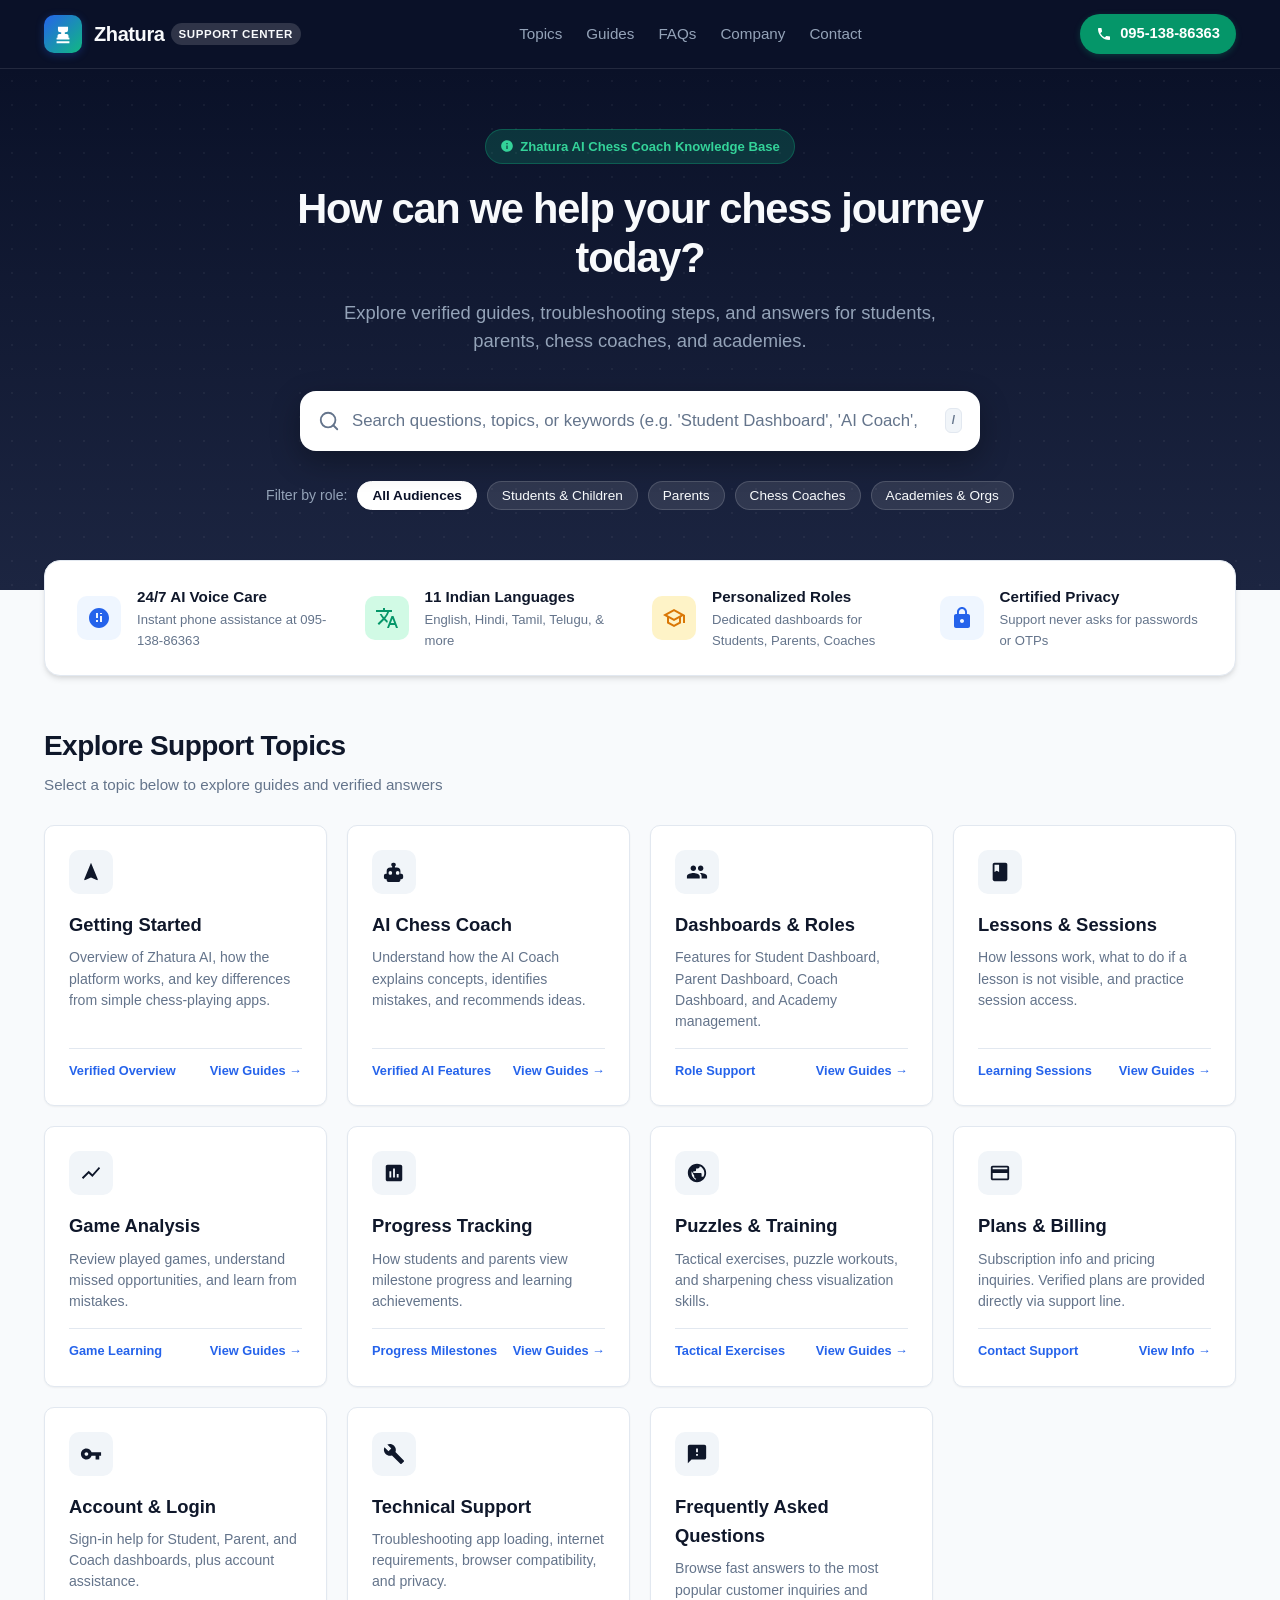
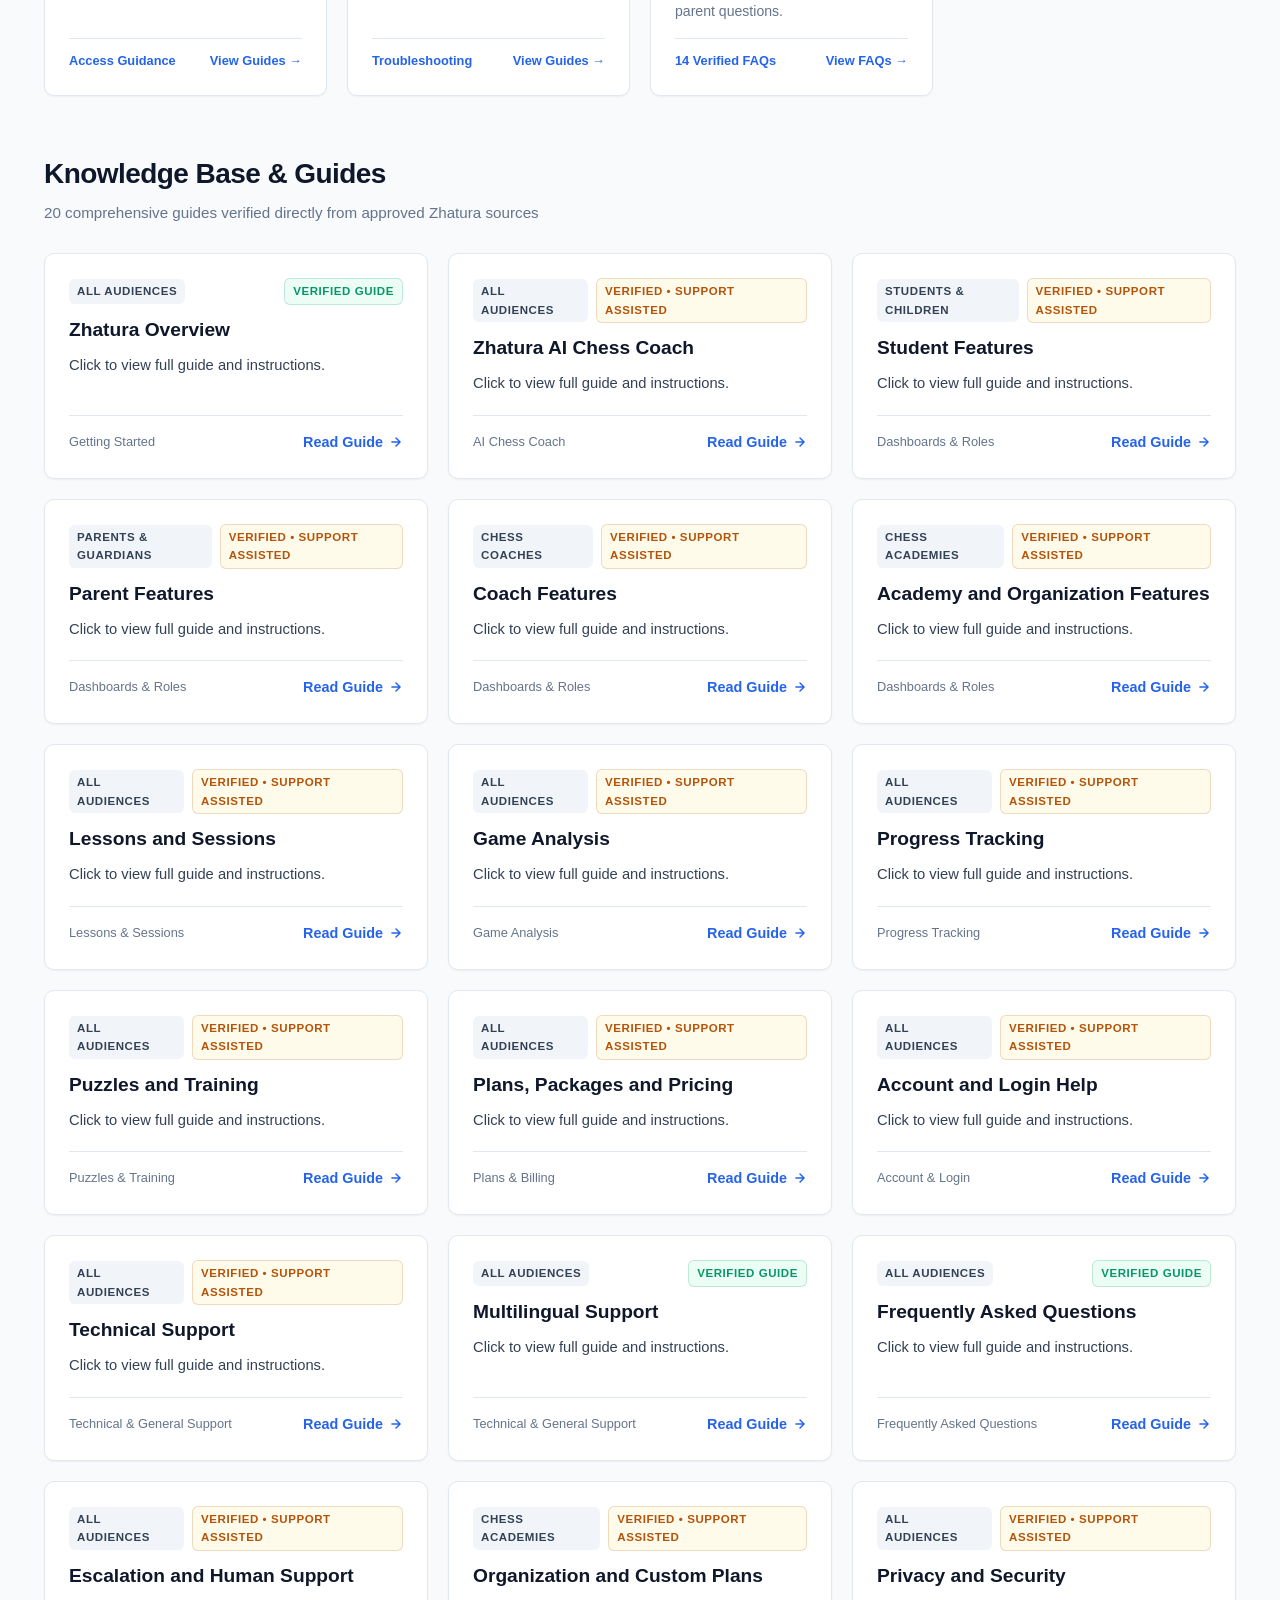
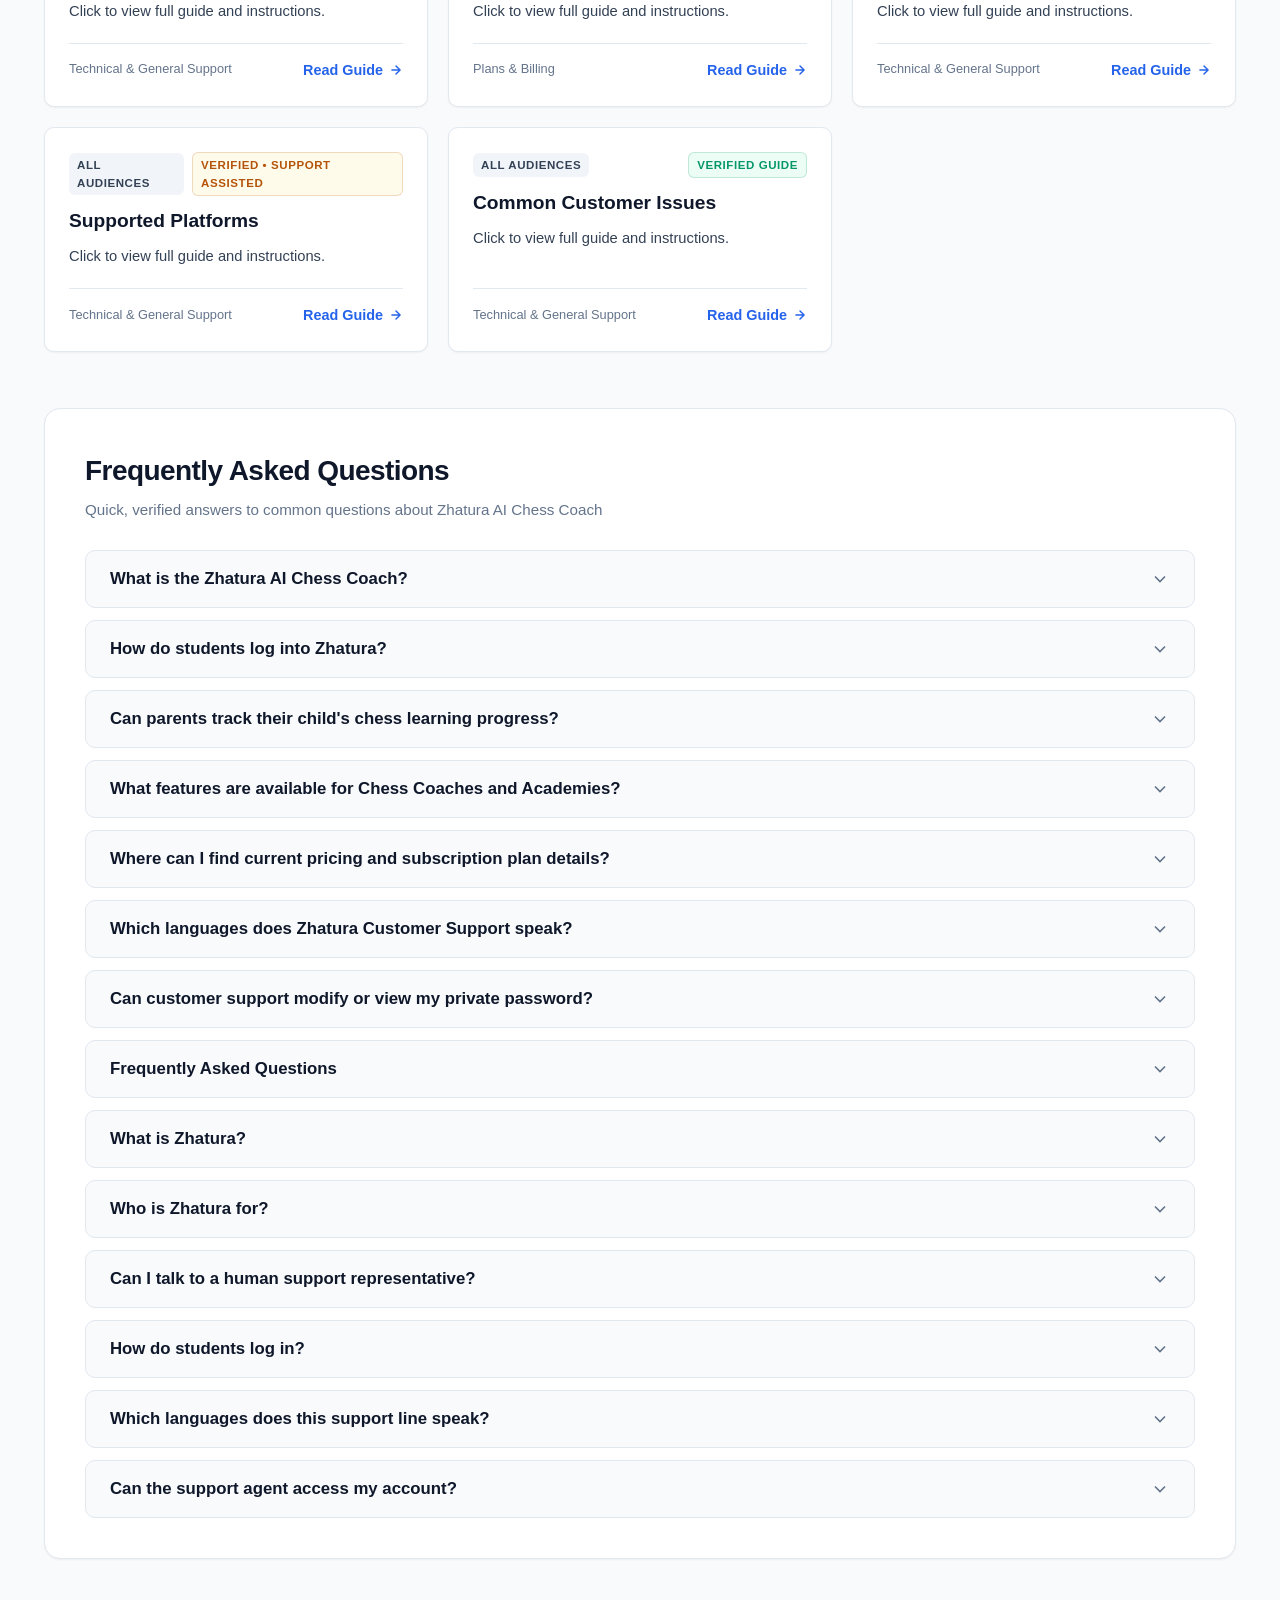
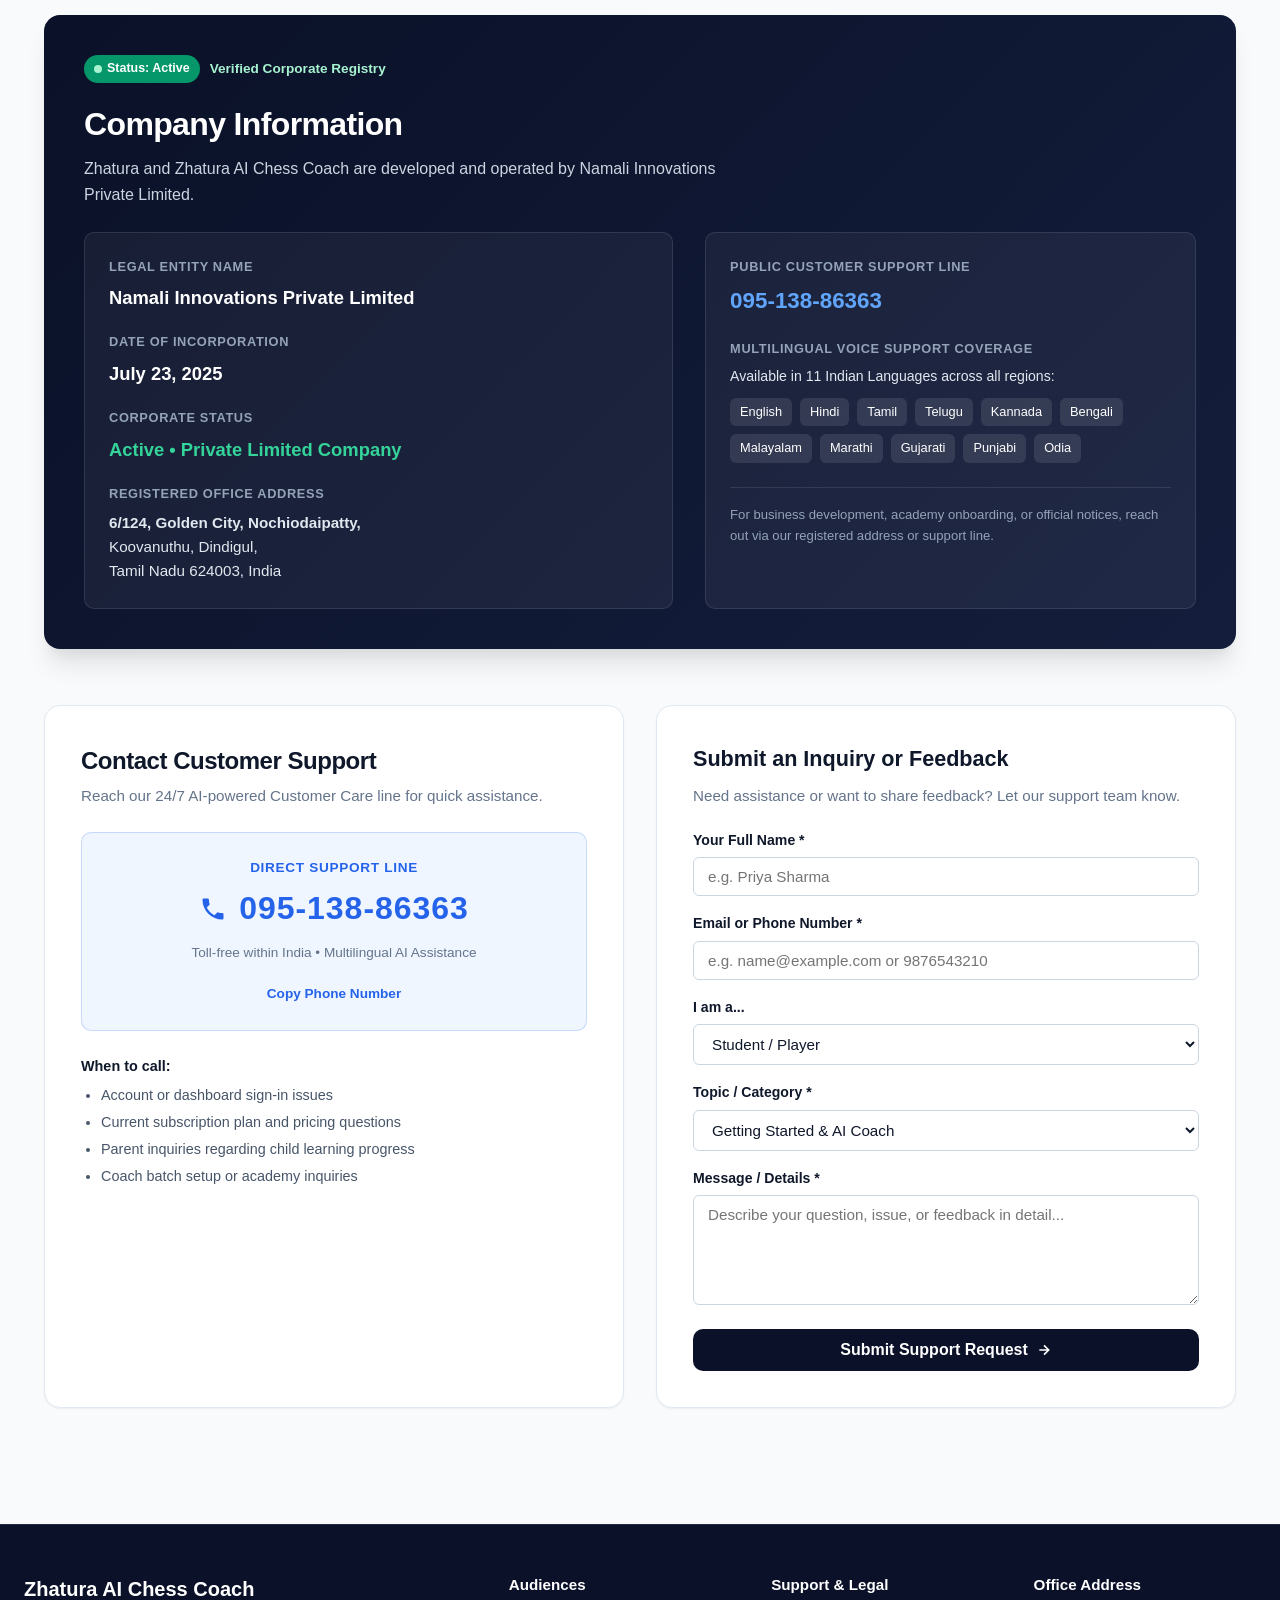
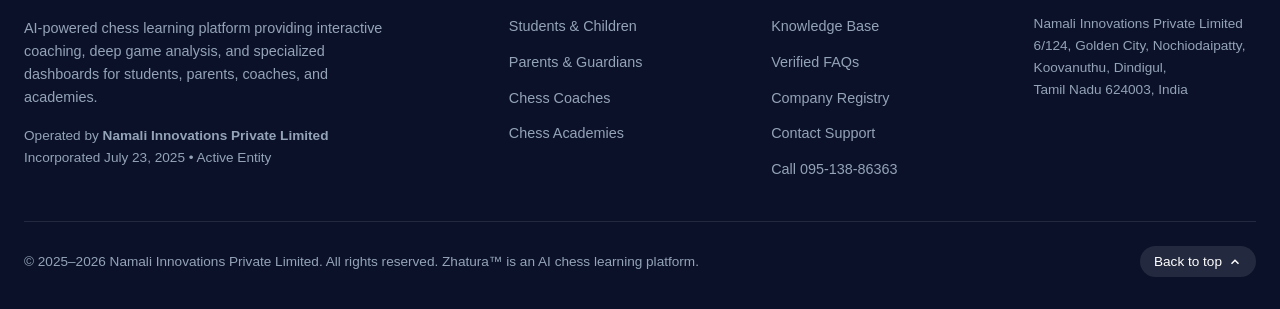
==== commit a9105254: "Use relative asset paths and critical inline CSS for GitHub Pages and Vercel" ====
--- a/public/index.html
+++ b/public/index.html
@@ -20,12 +20,15 @@
   <link rel="icon" type="image/svg+xml" href="data:image/svg+xml,%3Csvg xmlns='http://www.w3.org/2000/svg' viewBox='0 0 24 24' fill='%232563EB'%3E%3Cpath d='M19 22H5v-2h14v2M19 18H5v-2h14v2M17.5 7.5a2.5 2.5 0 0 1-2.5 2.5H14v2h2a2 2 0 0 1 2 2v2H6v-2a2 2 0 0 1 2-2h2v-2H9a2.5 2.5 0 0 1-2.5-2.5V4h11v3.5z'/%3E%3C/svg%3E">
 
   <!-- Stylesheet -->
+  <link rel="stylesheet" href="styles.css">
+  <link rel="stylesheet" href="./styles.css">
   <link rel="stylesheet" href="/support/static/styles.css">
-  <script>
-    if (window.location.protocol === 'file:') {
-      document.write('<link rel="stylesheet" href="./styles.css">');
-    }
-  </script>
+  <style>
+    /* Critical Inline CSS to prevent unstyled SVG blowout */
+    .brand-icon { width: 38px !important; height: 38px !important; display: inline-flex; align-items: center; justify-content: center; flex-shrink: 0; }
+    .brand-icon svg { width: 22px !important; height: 22px !important; }
+    svg { max-width: 100%; }
+  </style>
 
   <!-- Structured Data: Organization -->
   <script type="application/ld+json">
@@ -790,13 +793,11 @@
   <div id="toast-notice" class="toast-msg" role="status" aria-live="polite"></div>
 
   <!-- Support Application Scripts -->
+  <script src="data.js"></script>
+  <script src="./data.js"></script>
   <script src="/support/static/data.js"></script>
+  <script src="app.js"></script>
+  <script src="./app.js"></script>
   <script src="/support/static/app.js"></script>
-  <script>
-    if (window.location.protocol === 'file:' && !window.ZHATURA_SUPPORT_DATA) {
-      document.write('<script src="./data.js"><\/script>');
-      document.write('<script src="./app.js"><\/script>');
-    }
-  </script>
 </body>
 </html>
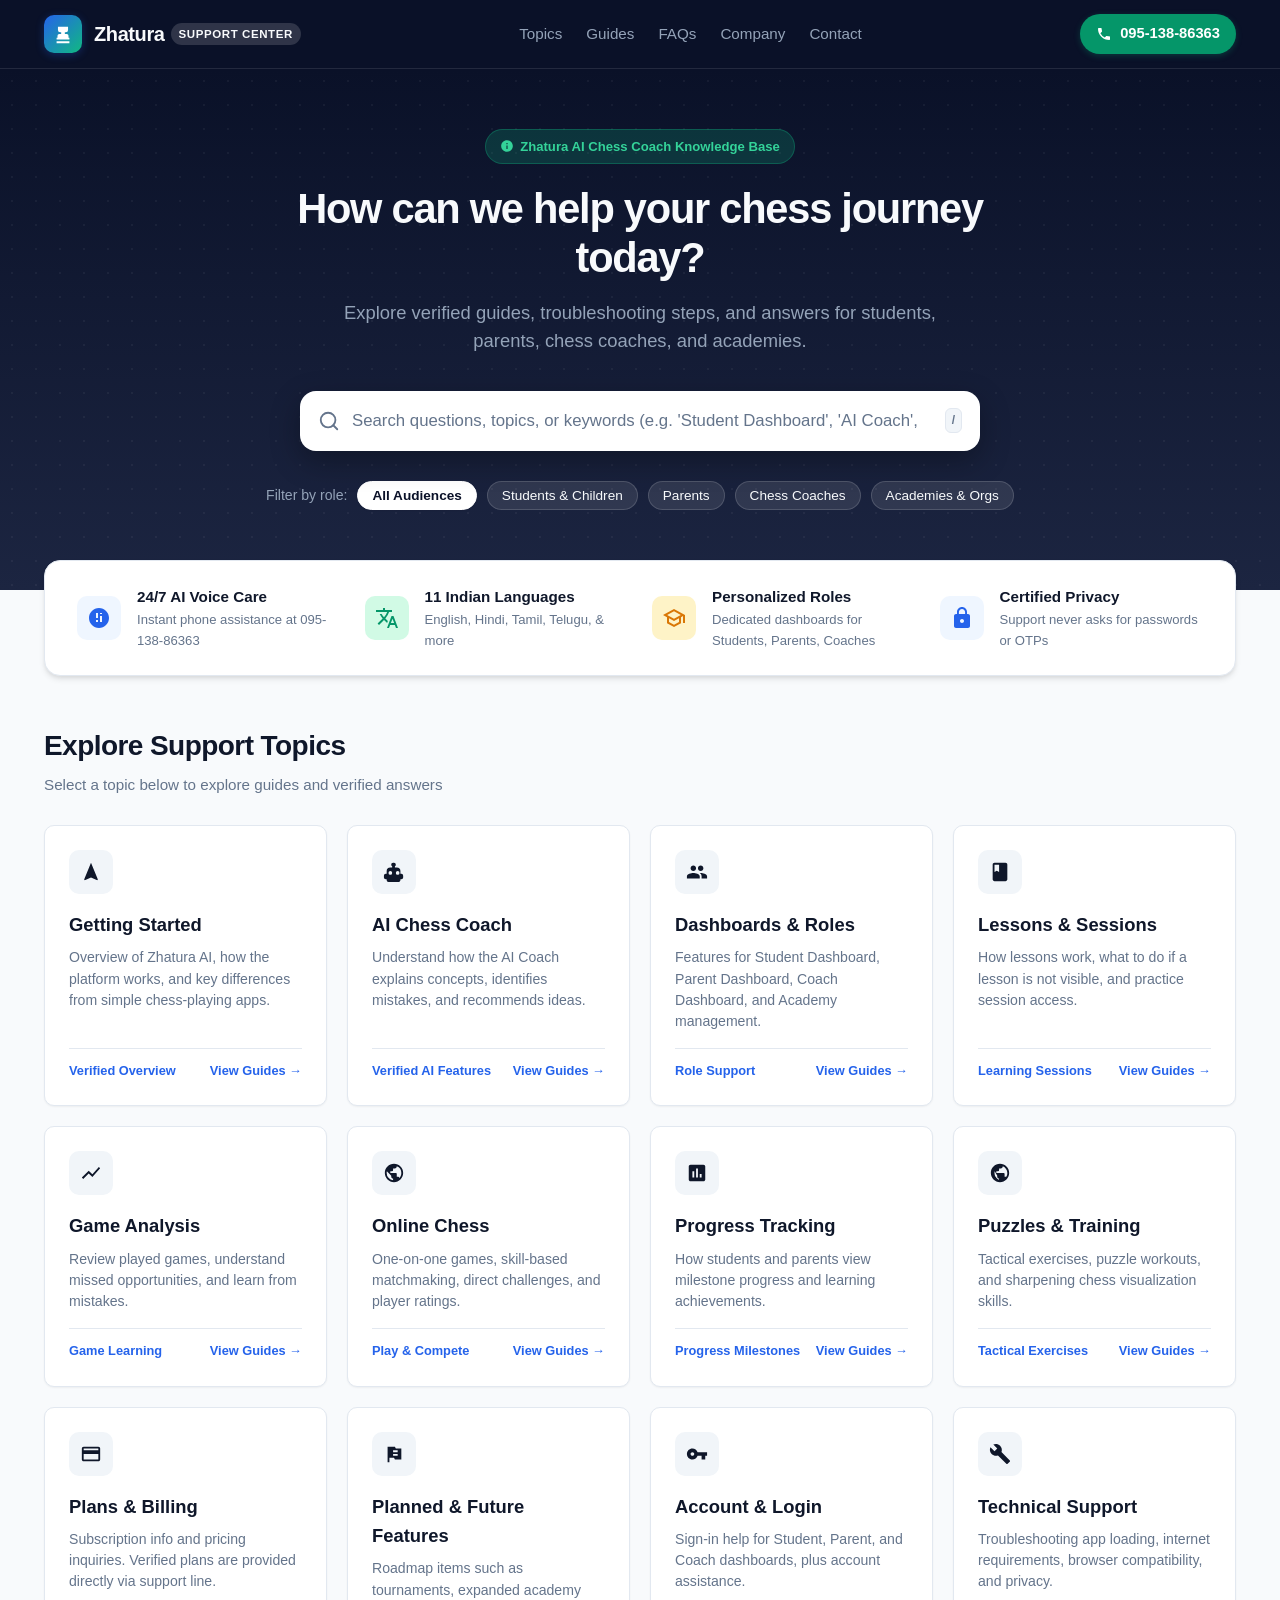
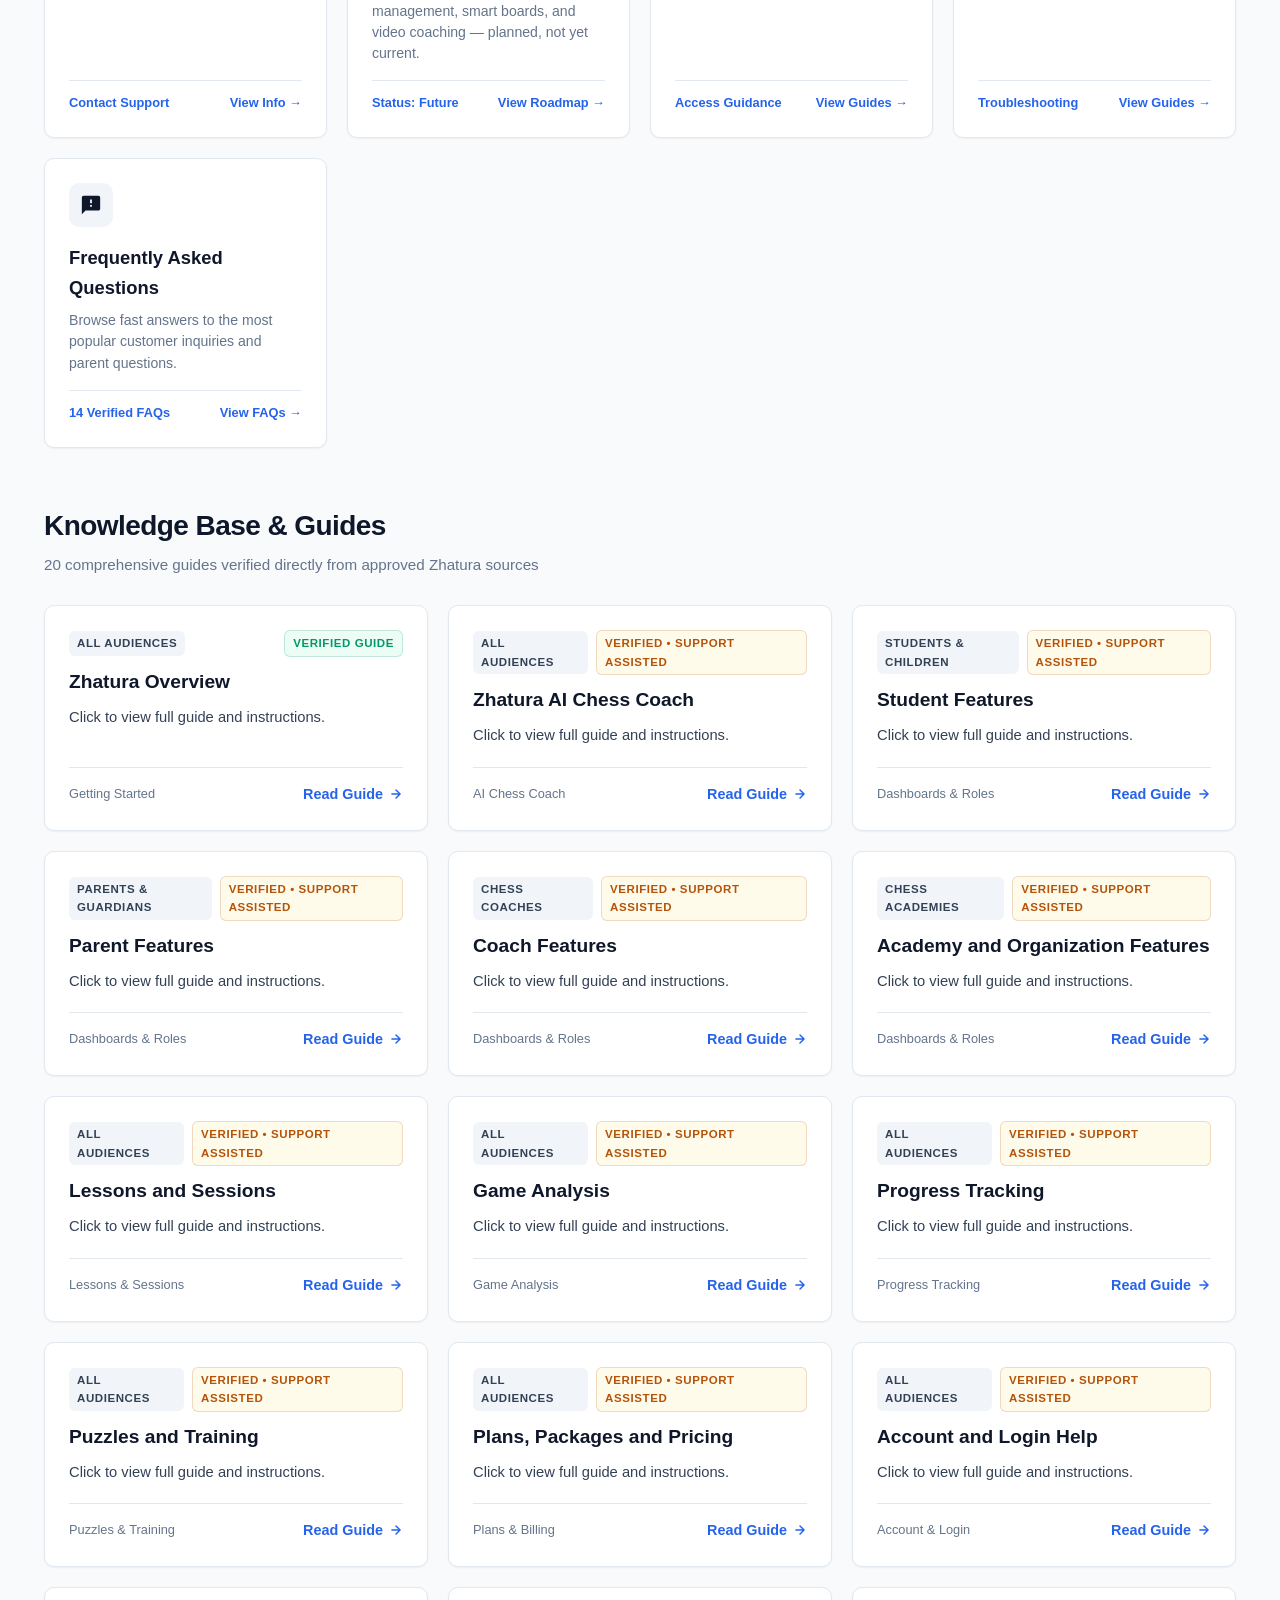
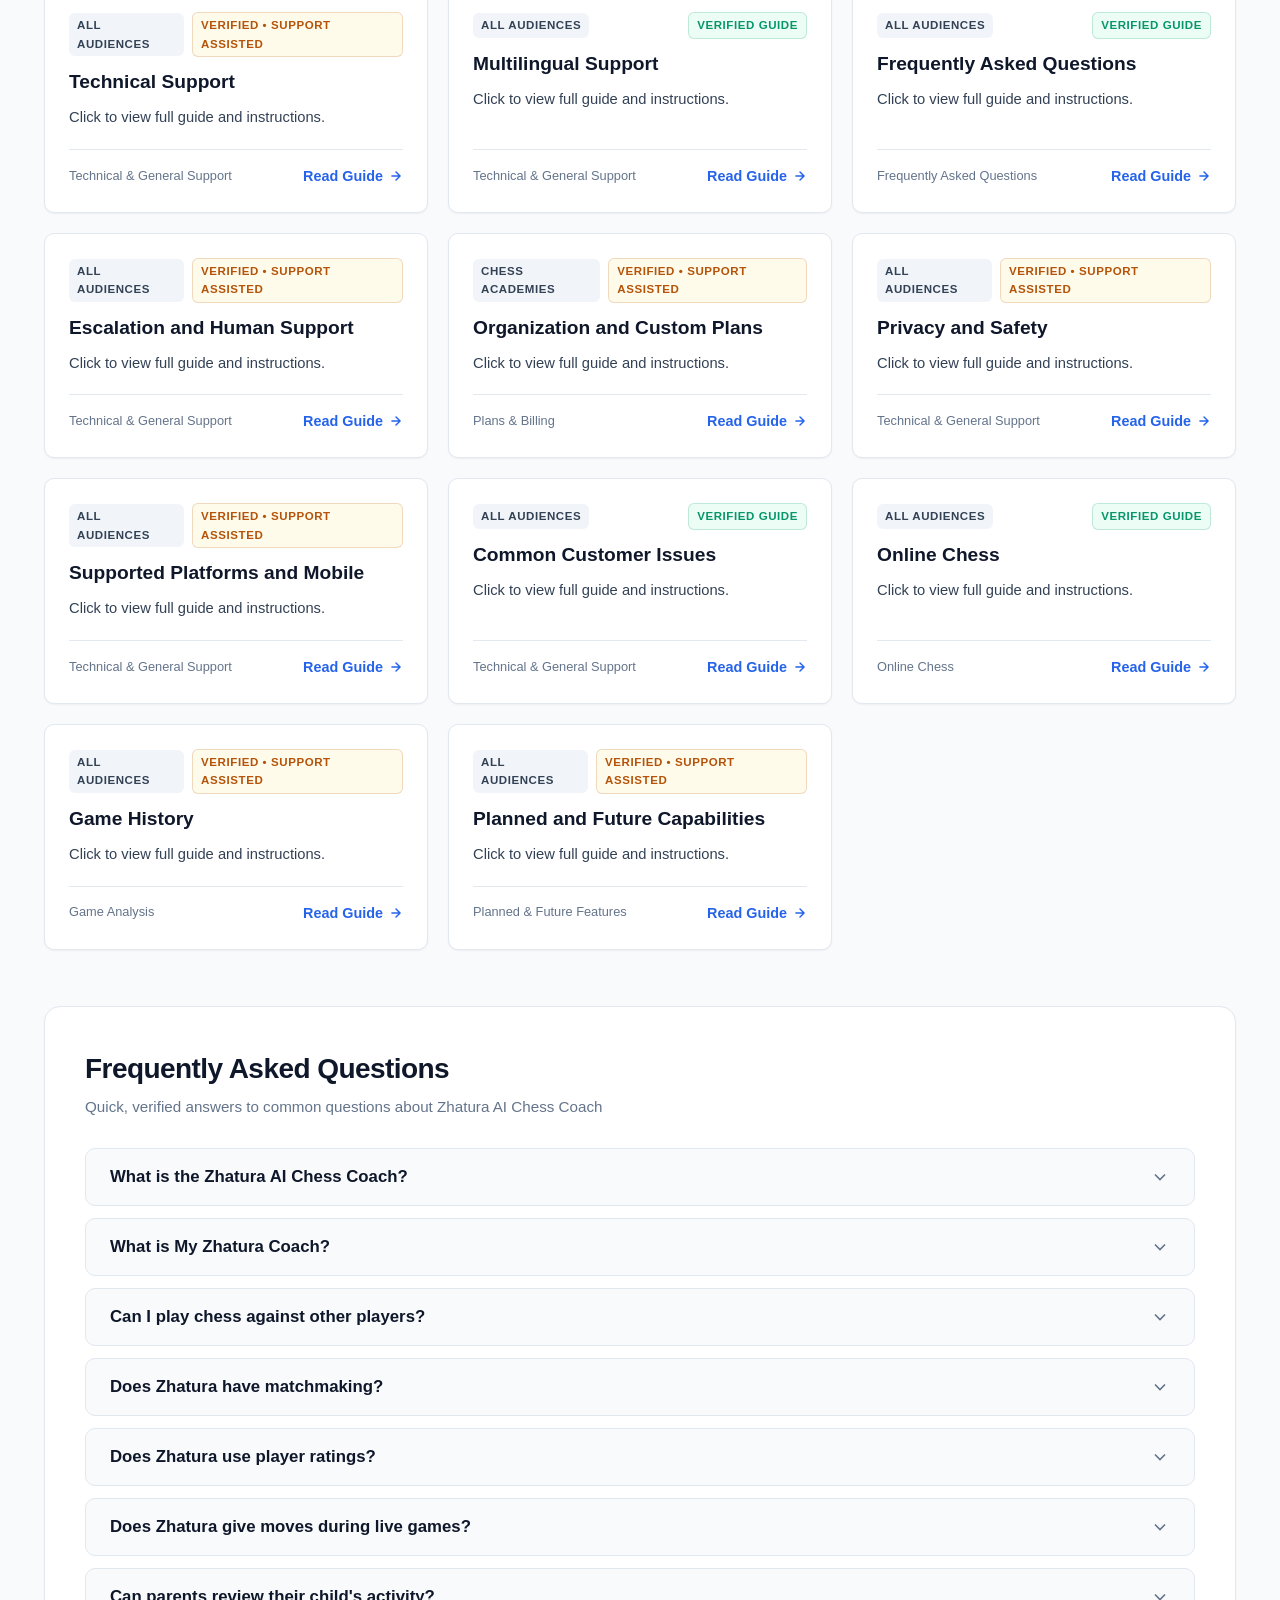
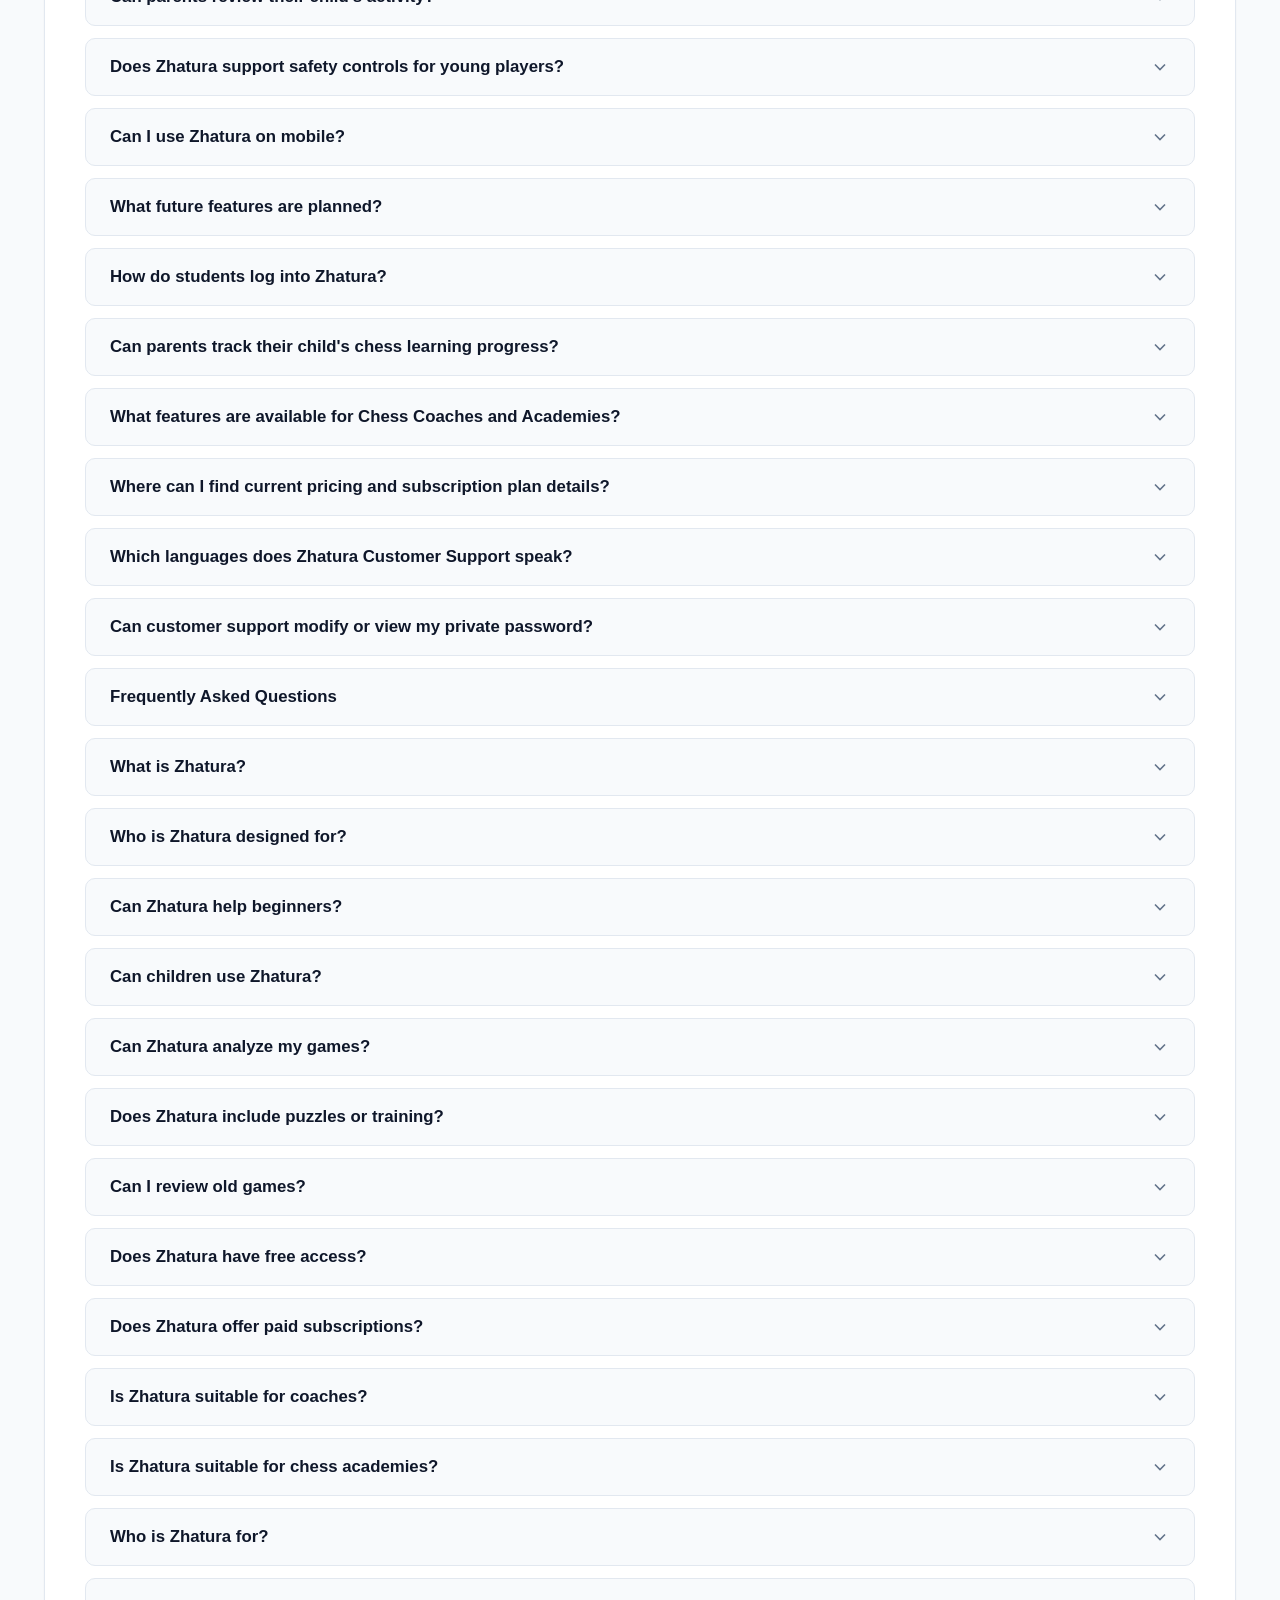
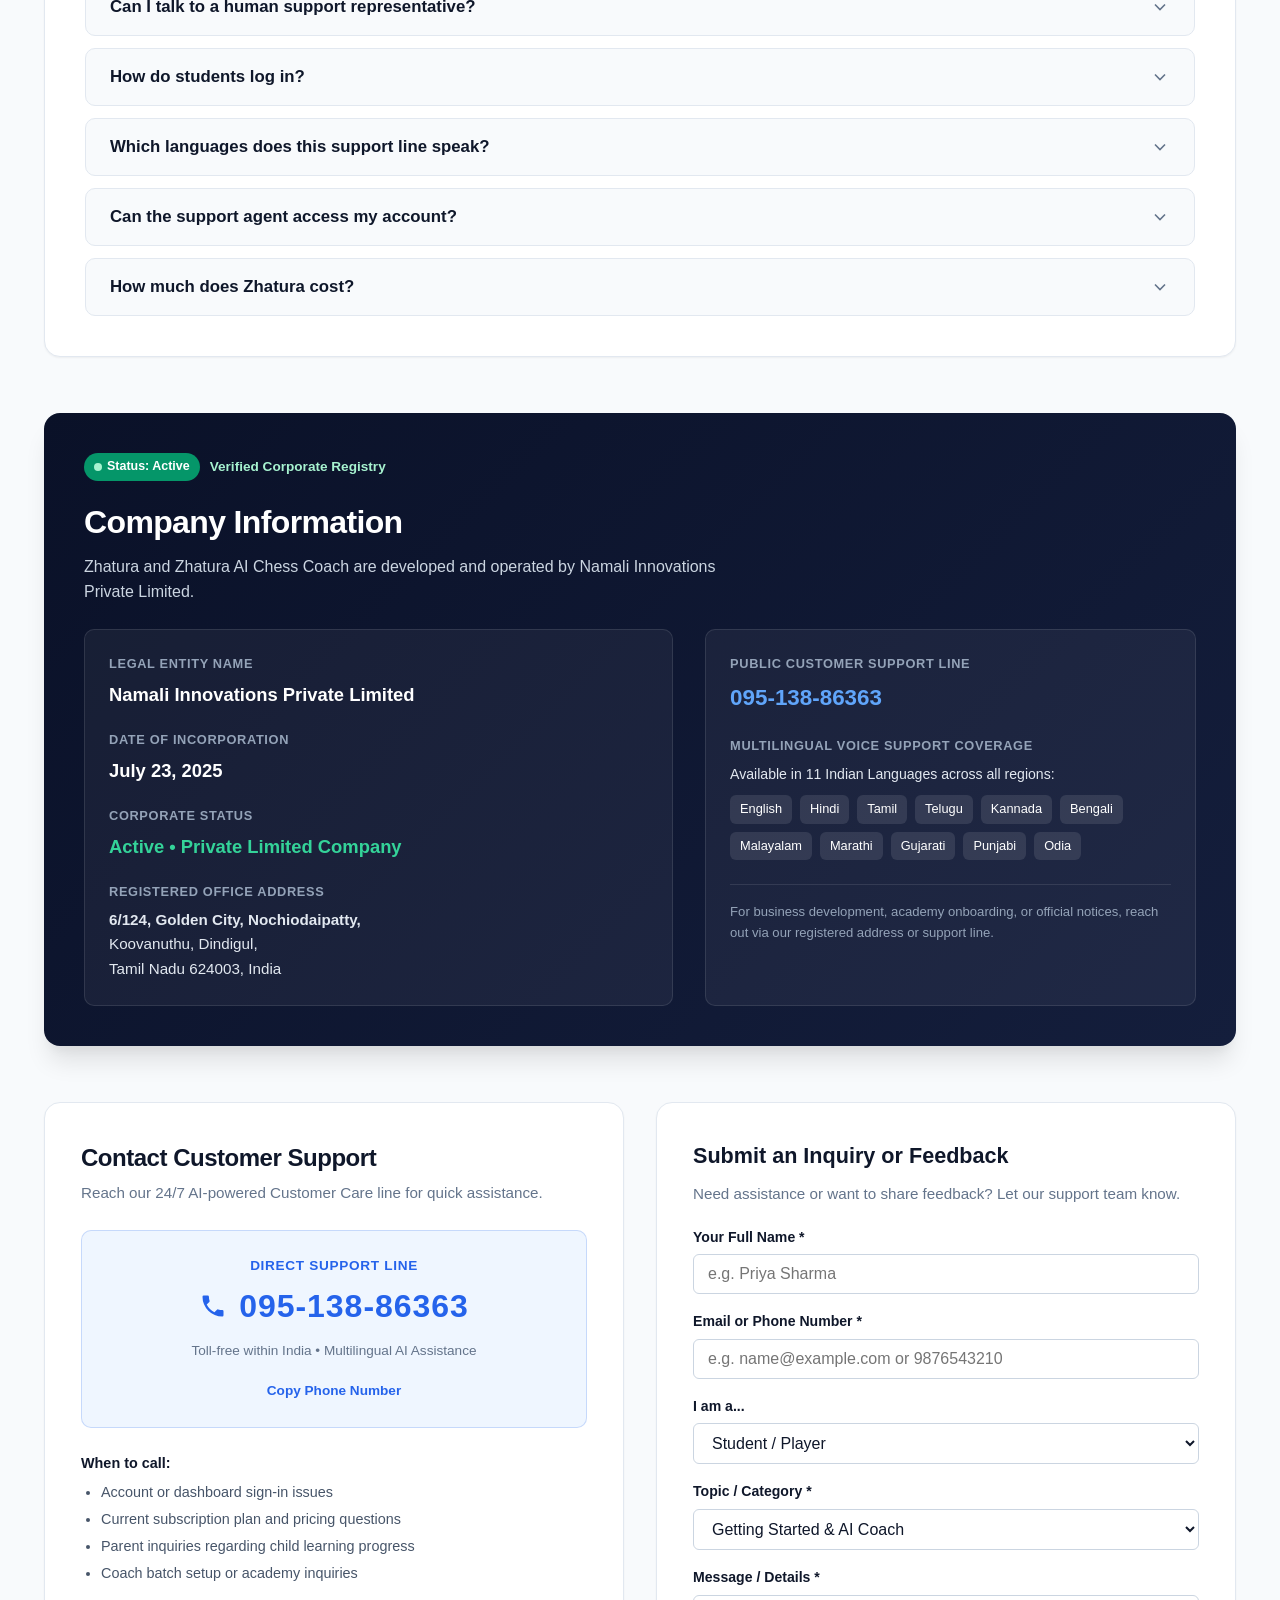
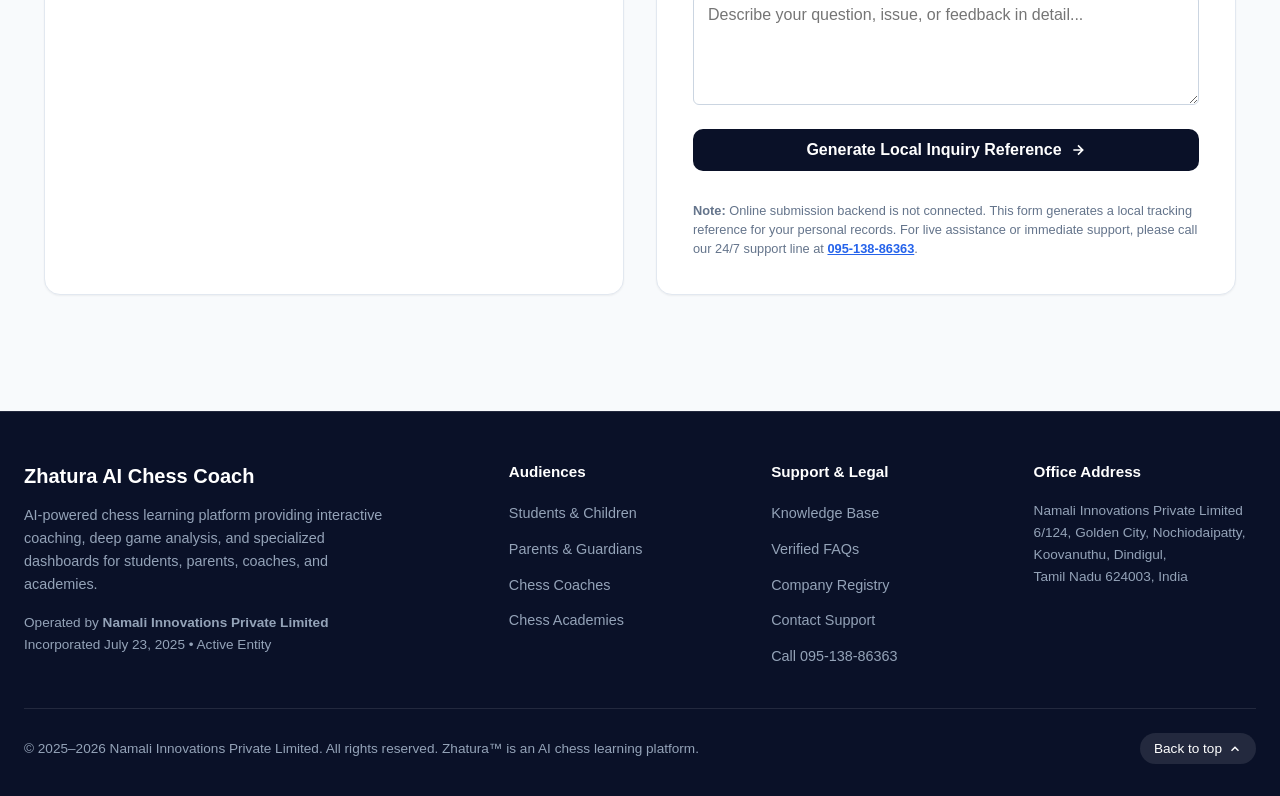
==== commit b863975f: "Complete frontend audit: accessibility, focus trap, form honesty, responsive fixes" ====
--- a/public/index.html
+++ b/public/index.html
@@ -15,21 +15,1344 @@
   <meta property="og:description" content="Find verified guides, FAQs, and 24/7 assistance for Zhatura AI Chess Coach learning platform.">
   <meta property="og:url" content="https://zhatura.com/support">
   <meta property="og:site_name" content="Zhatura Support">
+  <link rel="canonical" href="https://zhatura.com/support">
 
   <!-- Favicon SVG -->
   <link rel="icon" type="image/svg+xml" href="data:image/svg+xml,%3Csvg xmlns='http://www.w3.org/2000/svg' viewBox='0 0 24 24' fill='%232563EB'%3E%3Cpath d='M19 22H5v-2h14v2M19 18H5v-2h14v2M17.5 7.5a2.5 2.5 0 0 1-2.5 2.5H14v2h2a2 2 0 0 1 2 2v2H6v-2a2 2 0 0 1 2-2h2v-2H9a2.5 2.5 0 0 1-2.5-2.5V4h11v3.5z'/%3E%3C/svg%3E">
 
-  <!-- Stylesheet -->
+      <!-- Primary Inlined Stylesheet for Instant Bulletproof Rendering -->
+  <style id="zhatura-core-styles">
+/* ==========================================================================
+   Zhatura AI Chess Coach — Professional Customer Support Design System
+   WCAG AA Accessible, Responsive, Modern Chess Motif
+   ========================================================================== */
+
+:root {
+  /* Brand Palette */
+  --bg-primary: #F8FAFC;
+  --bg-surface: #FFFFFF;
+  --bg-surface-elevated: #FFFFFF;
+  --bg-subtle: #F1F5F9;
+  --bg-dark: #0A1128;
+  --bg-dark-surface: #141E3C;
+  --bg-dark-accent: #1C2541;
+
+  /* Typography Colors */
+  --text-primary: #0F172A;
+  --text-secondary: #334155;
+  --text-muted: #64748B;
+  --text-inverse: #F8FAFC;
+  --text-inverse-muted: #94A3B8;
+
+  /* Chess Accents */
+  --accent-emerald: #059669;
+  --accent-emerald-light: #D1FAE5;
+  --accent-emerald-dark: #065F46;
+  --accent-gold: #D97706;
+  --accent-gold-light: #FEF3C7;
+  --accent-gold-dark: #92400E;
+  --accent-blue: #2563EB;
+  --accent-blue-light: #EFF6FF;
+  --accent-blue-dark: #1D4ED8;
+
+  /* Status Colors */
+  --status-verified: #059669;
+  --status-verified-bg: #ECFDF5;
+  --status-gap: #B45309;
+  --status-gap-bg: #FFFBEB;
+  --status-error: #DC2626;
+
+  /* Borders & Shadows */
+  --border-subtle: #E2E8F0;
+  --border-strong: #CBD5E1;
+  --shadow-sm: 0 1px 2px 0 rgba(0, 0, 0, 0.05);
+  --shadow-md: 0 4px 6px -1px rgba(0, 0, 0, 0.1), 0 2px 4px -1px rgba(0, 0, 0, 0.06);
+  --shadow-lg: 0 10px 15px -3px rgba(0, 0, 0, 0.1), 0 4px 6px -2px rgba(0, 0, 0, 0.05);
+  --shadow-xl: 0 20px 25px -5px rgba(0, 0, 0, 0.1), 0 10px 10px -5px rgba(0, 0, 0, 0.04);
+
+  /* Layout */
+  --max-width: 1240px;
+  --radius-sm: 6px;
+  --radius-md: 10px;
+  --radius-lg: 16px;
+  --radius-full: 9999px;
+  --transition: all 0.2s cubic-bezier(0.4, 0, 0.2, 1);
+  --focus-ring: 3px solid #2563EB;
+}
+
+/* Reset & Base */
+*, *::before, *::after {
+  box-sizing: border-box;
+  margin: 0;
+  padding: 0;
+}
+
+html {
+  font-family: -apple-system, BlinkMacSystemFont, "Segoe UI", Roboto, Helvetica, Arial, sans-serif, "Apple Color Emoji", "Segoe UI Emoji";
+  line-height: 1.6;
+  color: var(--text-primary);
+  background-color: var(--bg-primary);
+  scroll-behavior: smooth;
+  -webkit-font-smoothing: antialiased;
+}
+
+body {
+  min-height: 100vh;
+  display: flex;
+  flex-direction: column;
+}
+
+/* Skip link for accessibility */
+.skip-link {
+  position: absolute;
+  top: -60px;
+  left: 20px;
+  background: var(--accent-blue);
+  color: #fff;
+  padding: 12px 20px;
+  font-weight: 600;
+  border-radius: var(--radius-sm);
+  z-index: 9999;
+  text-decoration: none;
+  transition: top 0.2s ease;
+}
+.skip-link:focus {
+  top: 20px;
+  outline: var(--focus-ring);
+  outline-offset: 2px;
+}
+
+/* Screen reader only */
+.sr-only {
+  position: absolute;
+  width: 1px;
+  height: 1px;
+  padding: 0;
+  margin: -1px;
+  overflow: hidden;
+  clip: rect(0, 0, 0, 0);
+  white-space: nowrap;
+  border-width: 0;
+}
+
+/* Accessibility Focus States */
+a:focus-visible,
+button:focus-visible,
+input:focus-visible,
+select:focus-visible,
+textarea:focus-visible {
+  outline: var(--focus-ring);
+  outline-offset: 2px;
+}
+
+/* Header & Navigation */
+.site-header {
+  background-color: var(--bg-dark);
+  color: var(--text-inverse);
+  position: sticky;
+  top: 0;
+  z-index: 100;
+  border-bottom: 1px solid rgba(255, 255, 255, 0.1);
+  backdrop-filter: blur(8px);
+}
+
+.header-container {
+  max-width: var(--max-width);
+  margin: 0 auto;
+  padding: 14px 24px;
+  display: flex;
+  align-items: center;
+  justify-content: space-between;
+  gap: 20px;
+}
+
+.brand-wrapper {
+  display: flex;
+  align-items: center;
+  gap: 12px;
+  text-decoration: none;
+  color: inherit;
+}
+
+.brand-icon {
+  width: 38px;
+  height: 38px;
+  background: linear-gradient(135deg, #2563EB, #10B981);
+  border-radius: var(--radius-md);
+  display: flex;
+  align-items: center;
+  justify-content: center;
+  color: #fff;
+  box-shadow: 0 2px 8px rgba(37, 99, 235, 0.3);
+}
+
+.brand-icon svg {
+  width: 22px;
+  height: 22px;
+  fill: currentColor;
+}
+
+.brand-title {
+  font-size: 1.25rem;
+  font-weight: 700;
+  letter-spacing: -0.02em;
+  display: flex;
+  align-items: center;
+  gap: 6px;
+}
+
+.brand-badge {
+  font-size: 0.72rem;
+  font-weight: 600;
+  background: rgba(255, 255, 255, 0.15);
+  color: var(--text-inverse);
+  padding: 2px 8px;
+  border-radius: var(--radius-full);
+  text-transform: uppercase;
+  letter-spacing: 0.05em;
+}
+
+.site-nav {
+  display: flex;
+  align-items: center;
+  gap: 24px;
+}
+
+.nav-link {
+  color: var(--text-inverse-muted);
+  text-decoration: none;
+  font-size: 0.95rem;
+  font-weight: 500;
+  transition: var(--transition);
+}
+
+.nav-link:hover {
+  color: var(--text-inverse);
+}
+
+.header-cta {
+  display: flex;
+  align-items: center;
+  gap: 12px;
+}
+
+.phone-cta-btn {
+  display: inline-flex;
+  align-items: center;
+  gap: 8px;
+  background: var(--accent-emerald);
+  color: #FFFFFF;
+  padding: 8px 16px;
+  border-radius: var(--radius-full);
+  text-decoration: none;
+  font-size: 0.92rem;
+  font-weight: 600;
+  transition: var(--transition);
+  box-shadow: 0 2px 6px rgba(5, 150, 105, 0.3);
+}
+
+.phone-cta-btn:hover {
+  background: var(--accent-emerald-dark);
+  transform: translateY(-1px);
+}
+
+.phone-cta-btn svg {
+  width: 16px;
+  height: 16px;
+  fill: currentColor;
+}
+
+/* Hero Section */
+.support-hero {
+  background: linear-gradient(180deg, var(--bg-dark) 0%, var(--bg-dark-accent) 100%);
+  color: var(--text-inverse);
+  padding: 60px 24px 80px;
+  position: relative;
+  overflow: hidden;
+  text-align: center;
+}
+
+.hero-pattern {
+  position: absolute;
+  top: 0;
+  left: 0;
+  right: 0;
+  bottom: 0;
+  background-image: radial-gradient(rgba(255, 255, 255, 0.08) 1px, transparent 1px);
+  background-size: 24px 24px;
+  opacity: 0.6;
+  pointer-events: none;
+}
+
+.hero-container {
+  max-width: 800px;
+  margin: 0 auto;
+  position: relative;
+  z-index: 2;
+}
+
+.hero-badge {
+  display: inline-flex;
+  align-items: center;
+  gap: 6px;
+  background: rgba(16, 185, 129, 0.2);
+  color: #34D399;
+  border: 1px solid rgba(16, 185, 129, 0.3);
+  padding: 6px 14px;
+  border-radius: var(--radius-full);
+  font-size: 0.82rem;
+  font-weight: 600;
+  margin-bottom: 20px;
+}
+
+.hero-title {
+  font-size: 2.6rem;
+  font-weight: 800;
+  letter-spacing: -0.03em;
+  line-height: 1.2;
+  margin-bottom: 16px;
+}
+
+.hero-subtitle {
+  font-size: 1.15rem;
+  color: var(--text-inverse-muted);
+  max-width: 640px;
+  margin: 0 auto 36px;
+  line-height: 1.5;
+}
+
+/* Search Bar */
+.search-wrapper {
+  position: relative;
+  max-width: 680px;
+  margin: 0 auto;
+  box-shadow: 0 10px 30px rgba(0, 0, 0, 0.3);
+  border-radius: var(--radius-lg);
+}
+
+.search-box {
+  position: relative;
+  display: flex;
+  align-items: center;
+  background: #FFFFFF;
+  border-radius: var(--radius-lg);
+  padding: 6px 16px;
+  border: 2px solid transparent;
+  transition: var(--transition);
+}
+
+.search-box:focus-within {
+  border-color: #3B82F6;
+  box-shadow: 0 0 0 4px rgba(59, 130, 246, 0.25);
+}
+
+.search-icon {
+  width: 22px;
+  height: 22px;
+  color: var(--text-muted);
+  flex-shrink: 0;
+  margin-right: 12px;
+}
+
+.search-input {
+  width: 100%;
+  border: none;
+  font-size: 1.05rem;
+  color: var(--text-primary);
+  background: transparent;
+  padding: 12px 0;
+  outline: none;
+}
+
+.search-input::placeholder {
+  color: var(--text-muted);
+}
+
+.search-clear-btn {
+  background: none;
+  border: none;
+  color: var(--text-muted);
+  cursor: pointer;
+  padding: 6px;
+  border-radius: 50%;
+  display: none;
+  align-items: center;
+  justify-content: center;
+}
+
+.search-clear-btn:hover {
+  color: var(--text-primary);
+  background: var(--bg-subtle);
+}
+
+.search-clear-btn.active {
+  display: flex;
+}
+
+.search-shortcut {
+  background: var(--bg-subtle);
+  border: 1px solid var(--border-subtle);
+  border-radius: var(--radius-sm);
+  padding: 2px 6px;
+  font-size: 0.75rem;
+  font-weight: 600;
+  color: var(--text-muted);
+  margin-left: 8px;
+}
+
+/* Audience Filter Bar */
+.audience-bar {
+  display: flex;
+  align-items: center;
+  justify-content: center;
+  gap: 10px;
+  margin-top: 30px;
+  flex-wrap: wrap;
+}
+
+.audience-label {
+  font-size: 0.88rem;
+  color: var(--text-inverse-muted);
+  font-weight: 500;
+}
+
+.audience-pill {
+  background: rgba(255, 255, 255, 0.1);
+  color: var(--text-inverse);
+  border: 1px solid rgba(255, 255, 255, 0.15);
+  padding: 6px 14px;
+  border-radius: var(--radius-full);
+  font-size: 0.85rem;
+  font-weight: 500;
+  cursor: pointer;
+  transition: var(--transition);
+  display: inline-flex;
+  align-items: center;
+  gap: 6px;
+}
+
+.audience-pill:hover {
+  background: rgba(255, 255, 255, 0.2);
+}
+
+.audience-pill.active {
+  background: #FFFFFF;
+  color: var(--bg-dark);
+  font-weight: 600;
+  border-color: #FFFFFF;
+  box-shadow: var(--shadow-sm);
+}
+
+/* Main Content Container */
+.main-content {
+  max-width: var(--max-width);
+  margin: -30px auto 60px;
+  padding: 0 24px;
+  width: 100%;
+  position: relative;
+  z-index: 10;
+  flex: 1;
+}
+
+/* Quick Support Stats / Trust Bar */
+.trust-bar {
+  background: var(--bg-surface);
+  border-radius: var(--radius-lg);
+  padding: 24px 32px;
+  display: grid;
+  grid-template-columns: repeat(4, 1fr);
+  gap: 24px;
+  box-shadow: var(--shadow-md);
+  border: 1px solid var(--border-subtle);
+  margin-bottom: 48px;
+}
+
+.trust-item {
+  display: flex;
+  align-items: center;
+  gap: 16px;
+}
+
+.trust-icon {
+  width: 44px;
+  height: 44px;
+  border-radius: var(--radius-md);
+  background: var(--accent-blue-light);
+  color: var(--accent-blue);
+  display: flex;
+  align-items: center;
+  justify-content: center;
+  flex-shrink: 0;
+}
+
+.trust-icon.emerald {
+  background: var(--accent-emerald-light);
+  color: var(--accent-emerald);
+}
+
+.trust-icon.gold {
+  background: var(--accent-gold-light);
+  color: var(--accent-gold);
+}
+
+.trust-icon svg {
+  width: 24px;
+  height: 24px;
+  fill: currentColor;
+}
+
+.trust-title {
+  font-size: 0.95rem;
+  font-weight: 700;
+  color: var(--text-primary);
+}
+
+.trust-desc {
+  font-size: 0.82rem;
+  color: var(--text-muted);
+}
+
+/* Section Common Styles */
+.section-header {
+  margin-bottom: 28px;
+  display: flex;
+  align-items: flex-end;
+  justify-content: space-between;
+  flex-wrap: wrap;
+  gap: 16px;
+}
+
+.section-title {
+  font-size: 1.75rem;
+  font-weight: 800;
+  letter-spacing: -0.02em;
+  color: var(--text-primary);
+  display: flex;
+  align-items: center;
+  gap: 10px;
+}
+
+.section-subtitle {
+  font-size: 0.95rem;
+  color: var(--text-muted);
+  margin-top: 4px;
+}
+
+/* Categories Grid */
+.categories-grid {
+  display: grid;
+  grid-template-columns: repeat(auto-fill, minmax(260px, 1fr));
+  gap: 20px;
+  margin-bottom: 56px;
+}
+
+.category-card {
+  background: var(--bg-surface);
+  border-radius: var(--radius-md);
+  padding: 24px;
+  border: 1px solid var(--border-subtle);
+  transition: var(--transition);
+  cursor: pointer;
+  text-decoration: none;
+  color: inherit;
+  display: flex;
+  flex-direction: column;
+  box-shadow: var(--shadow-sm);
+  position: relative;
+  overflow: hidden;
+}
+
+.category-card:hover {
+  transform: translateY(-3px);
+  box-shadow: var(--shadow-lg);
+  border-color: var(--accent-blue);
+}
+
+.category-card.active {
+  border-color: var(--accent-blue);
+  background: var(--accent-blue-light);
+  box-shadow: 0 0 0 2px var(--accent-blue);
+}
+
+.category-card.active .category-icon-wrapper {
+  background: var(--accent-blue);
+  color: #FFFFFF;
+}
+
+.category-icon-wrapper {
+  width: 44px;
+  height: 44px;
+  border-radius: var(--radius-md);
+  background: var(--bg-subtle);
+  color: var(--text-primary);
+  display: flex;
+  align-items: center;
+  justify-content: center;
+  margin-bottom: 16px;
+  transition: var(--transition);
+}
+
+.category-card:hover .category-icon-wrapper {
+  background: var(--accent-blue);
+  color: #FFFFFF;
+}
+
+.category-icon-wrapper svg {
+  width: 22px;
+  height: 22px;
+  fill: currentColor;
+}
+
+.category-card-title {
+  font-size: 1.15rem;
+  font-weight: 700;
+  margin-bottom: 8px;
+  color: var(--text-primary);
+}
+
+.category-card-desc {
+  font-size: 0.88rem;
+  color: var(--text-muted);
+  line-height: 1.5;
+  margin-bottom: 16px;
+  flex: 1;
+}
+
+.category-meta {
+  display: flex;
+  align-items: center;
+  justify-content: space-between;
+  font-size: 0.8rem;
+  color: var(--accent-blue);
+  font-weight: 600;
+  border-top: 1px solid var(--border-subtle);
+  padding-top: 12px;
+}
+
+/* Articles Section / Dynamic Search Results */
+.search-results-section {
+  display: none;
+  margin-bottom: 48px;
+}
+
+.search-results-section.active {
+  display: block;
+}
+
+.results-count-bar {
+  background: var(--bg-subtle);
+  padding: 12px 20px;
+  border-radius: var(--radius-md);
+  font-size: 0.95rem;
+  color: var(--text-secondary);
+  margin-bottom: 20px;
+  display: flex;
+  align-items: center;
+  justify-content: space-between;
+}
+
+.articles-grid {
+  display: grid;
+  grid-template-columns: repeat(auto-fill, minmax(350px, 1fr));
+  gap: 20px;
+  margin-bottom: 56px;
+}
+
+.article-card {
+  background: var(--bg-surface);
+  border-radius: var(--radius-md);
+  padding: 24px;
+  border: 1px solid var(--border-subtle);
+  box-shadow: var(--shadow-sm);
+  transition: var(--transition);
+  display: flex;
+  flex-direction: column;
+}
+
+.article-card:hover {
+  box-shadow: var(--shadow-md);
+  border-color: var(--border-strong);
+}
+
+.article-top-meta {
+  display: flex;
+  align-items: center;
+  justify-content: space-between;
+  margin-bottom: 12px;
+  gap: 8px;
+}
+
+.badge-tag {
+  display: inline-flex;
+  align-items: center;
+  gap: 4px;
+  font-size: 0.72rem;
+  font-weight: 600;
+  text-transform: uppercase;
+  letter-spacing: 0.05em;
+  padding: 3px 8px;
+  border-radius: var(--radius-sm);
+}
+
+.badge-verified {
+  background: var(--status-verified-bg);
+  color: var(--status-verified);
+  border: 1px solid rgba(5, 150, 105, 0.2);
+}
+
+.badge-gap {
+  background: var(--status-gap-bg);
+  color: var(--status-gap);
+  border: 1px solid rgba(180, 83, 9, 0.2);
+}
+
+.badge-role {
+  background: var(--bg-subtle);
+  color: var(--text-secondary);
+}
+
+.article-title {
+  font-size: 1.2rem;
+  font-weight: 700;
+  margin-bottom: 10px;
+  color: var(--text-primary);
+  line-height: 1.4;
+}
+
+.article-summary {
+  font-size: 0.92rem;
+  color: var(--text-secondary);
+  line-height: 1.55;
+  margin-bottom: 20px;
+  flex: 1;
+}
+
+.article-footer {
+  display: flex;
+  align-items: center;
+  justify-content: space-between;
+  border-top: 1px solid var(--border-subtle);
+  padding-top: 14px;
+}
+
+.read-btn {
+  background: none;
+  border: none;
+  color: var(--accent-blue);
+  font-weight: 600;
+  font-size: 0.9rem;
+  cursor: pointer;
+  display: inline-flex;
+  align-items: center;
+  gap: 6px;
+  padding: 4px 0;
+  transition: var(--transition);
+}
+
+.read-btn:hover {
+  color: var(--accent-blue-dark);
+  text-decoration: underline;
+}
+
+/* FAQ Accordion Section */
+.faq-section {
+  background: var(--bg-surface);
+  border-radius: var(--radius-lg);
+  padding: 40px;
+  border: 1px solid var(--border-subtle);
+  box-shadow: var(--shadow-sm);
+  margin-bottom: 56px;
+}
+
+.faq-list {
+  display: flex;
+  flex-direction: column;
+  gap: 12px;
+  margin-top: 24px;
+}
+
+.faq-item {
+  border: 1px solid var(--border-subtle);
+  border-radius: var(--radius-md);
+  overflow: hidden;
+  background: var(--bg-primary);
+  transition: var(--transition);
+}
+
+.faq-item:hover {
+  border-color: var(--border-strong);
+}
+
+.faq-question {
+  width: 100%;
+  text-align: left;
+  background: none;
+  border: none;
+  padding: 18px 24px;
+  font-size: 1.05rem;
+  font-weight: 600;
+  color: var(--text-primary);
+  cursor: pointer;
+  display: flex;
+  align-items: center;
+  justify-content: space-between;
+  gap: 16px;
+}
+
+.faq-icon {
+  width: 20px;
+  height: 20px;
+  flex-shrink: 0;
+  transition: transform 0.2s ease;
+  color: var(--text-muted);
+}
+
+.faq-item.active .faq-icon {
+  transform: rotate(180deg);
+  color: var(--accent-blue);
+}
+
+.faq-answer {
+  display: none;
+  padding: 0 24px 20px;
+  font-size: 0.95rem;
+  color: var(--text-secondary);
+  line-height: 1.6;
+}
+
+.faq-item.active .faq-answer {
+  display: block;
+}
+
+/* Dedicated Company Information Section */
+.company-section {
+  background: linear-gradient(135deg, #0A1128 0%, #141E3C 100%);
+  color: #FFFFFF;
+  border-radius: var(--radius-lg);
+  padding: 40px;
+  margin-bottom: 56px;
+  box-shadow: var(--shadow-xl);
+  position: relative;
+  overflow: hidden;
+}
+
+.company-badge-row {
+  display: flex;
+  align-items: center;
+  gap: 10px;
+  margin-bottom: 16px;
+}
+
+.active-status-tag {
+  background: #059669;
+  color: #FFFFFF;
+  font-size: 0.78rem;
+  font-weight: 700;
+  padding: 4px 10px;
+  border-radius: var(--radius-full);
+  display: inline-flex;
+  align-items: center;
+  gap: 5px;
+}
+
+.active-status-tag::before {
+  content: "";
+  width: 8px;
+  height: 8px;
+  background: #A7F3D0;
+  border-radius: 50%;
+  animation: pulse 2s infinite;
+}
+
+@keyframes pulse {
+  0%, 100% { opacity: 1; transform: scale(1); }
+  50% { opacity: 0.6; transform: scale(1.3); }
+}
+
+.company-grid {
+  display: grid;
+  grid-template-columns: 1.2fr 1fr;
+  gap: 32px;
+  margin-top: 24px;
+}
+
+.company-card-block {
+  background: rgba(255, 255, 255, 0.05);
+  border: 1px solid rgba(255, 255, 255, 0.1);
+  border-radius: var(--radius-md);
+  padding: 24px;
+}
+
+.company-field-title {
+  font-size: 0.8rem;
+  font-weight: 600;
+  color: var(--text-inverse-muted);
+  text-transform: uppercase;
+  letter-spacing: 0.05em;
+  margin-bottom: 6px;
+}
+
+.company-field-value {
+  font-size: 1.15rem;
+  font-weight: 700;
+  color: #FFFFFF;
+  margin-bottom: 20px;
+}
+
+.company-address {
+  font-size: 0.95rem;
+  color: #E2E8F0;
+  line-height: 1.6;
+}
+
+.lang-tag-cloud {
+  display: flex;
+  flex-wrap: wrap;
+  gap: 8px;
+  margin-top: 10px;
+}
+
+.lang-tag {
+  background: rgba(255, 255, 255, 0.1);
+  color: #FFFFFF;
+  padding: 4px 10px;
+  border-radius: var(--radius-sm);
+  font-size: 0.8rem;
+  font-weight: 500;
+}
+
+/* Contact & Feedback Section */
+.contact-section {
+  display: grid;
+  grid-template-columns: 1fr 1fr;
+  gap: 32px;
+  margin-bottom: 56px;
+}
+
+.contact-card-box {
+  background: var(--bg-surface);
+  border-radius: var(--radius-lg);
+  padding: 36px;
+  border: 1px solid var(--border-subtle);
+  box-shadow: var(--shadow-sm);
+  display: flex;
+  flex-direction: column;
+}
+
+.call-highlight-box {
+  background: var(--accent-blue-light);
+  border: 1px solid rgba(37, 99, 235, 0.2);
+  border-radius: var(--radius-md);
+  padding: 24px;
+  margin: 24px 0;
+  text-align: center;
+}
+
+.phone-big-link {
+  font-size: 2rem;
+  font-weight: 800;
+  color: var(--accent-blue);
+  text-decoration: none;
+  display: inline-flex;
+  align-items: center;
+  gap: 12px;
+  margin-bottom: 8px;
+  letter-spacing: 0.03em;
+}
+
+.phone-big-link:hover {
+  color: var(--accent-blue-dark);
+  text-decoration: underline;
+}
+
+.phone-badge-info {
+  font-size: 0.85rem;
+  color: var(--text-muted);
+}
+
+/* Form Styles */
+.support-form {
+  display: flex;
+  flex-direction: column;
+  gap: 16px;
+  margin-top: 20px;
+}
+
+.form-group {
+  display: flex;
+  flex-direction: column;
+  gap: 6px;
+}
+
+.form-label {
+  font-size: 0.88rem;
+  font-weight: 600;
+  color: var(--text-primary);
+}
+
+.form-input,
+.form-select,
+.form-textarea {
+  width: 100%;
+  padding: 10px 14px;
+  border: 1px solid var(--border-strong);
+  border-radius: var(--radius-sm);
+  font-size: 1rem;
+  color: var(--text-primary);
+  background: var(--bg-surface);
+  transition: var(--transition);
+  font-family: inherit;
+}
+
+.form-input:focus,
+.form-select:focus,
+.form-textarea:focus {
+  border-color: var(--accent-blue);
+  outline: none;
+  box-shadow: 0 0 0 3px rgba(37, 99, 235, 0.15);
+}
+
+.form-input.input-error,
+.form-textarea.input-error {
+  border-color: var(--status-error) !important;
+  box-shadow: 0 0 0 3px rgba(220, 38, 38, 0.2) !important;
+}
+
+.form-textarea {
+  min-height: 110px;
+  resize: vertical;
+}
+
+.submit-btn {
+  background: var(--bg-dark);
+  color: #FFFFFF;
+  border: none;
+  padding: 12px 24px;
+  border-radius: var(--radius-md);
+  font-size: 1rem;
+  font-weight: 600;
+  cursor: pointer;
+  transition: var(--transition);
+  display: inline-flex;
+  align-items: center;
+  justify-content: center;
+  gap: 8px;
+  margin-top: 8px;
+}
+
+.submit-btn:hover {
+  background: #141E3C;
+  transform: translateY(-1px);
+}
+
+/* Modal for Article Reading */
+.modal-backdrop {
+  position: fixed;
+  top: 0;
+  left: 0;
+  right: 0;
+  bottom: 0;
+  background: rgba(10, 17, 40, 0.65);
+  backdrop-filter: blur(4px);
+  z-index: 999;
+  display: none;
+  align-items: center;
+  justify-content: center;
+  padding: 20px;
+}
+
+.modal-backdrop.open {
+  display: flex;
+}
+
+.modal-dialog {
+  background: var(--bg-surface);
+  border-radius: var(--radius-lg);
+  max-width: 760px;
+  width: 100%;
+  max-height: 88vh;
+  display: flex;
+  flex-direction: column;
+  box-shadow: var(--shadow-xl);
+  overflow: hidden;
+  animation: modalIn 0.2s cubic-bezier(0.16, 1, 0.3, 1);
+}
+
+@keyframes modalIn {
+  from { opacity: 0; transform: scale(0.96); }
+  to { opacity: 1; transform: scale(1); }
+}
+
+.modal-header {
+  padding: 20px 28px;
+  border-bottom: 1px solid var(--border-subtle);
+  display: flex;
+  align-items: flex-start;
+  justify-content: space-between;
+  gap: 16px;
+  background: var(--bg-subtle);
+}
+
+.modal-close-btn {
+  background: none;
+  border: none;
+  color: var(--text-muted);
+  cursor: pointer;
+  padding: 6px;
+  border-radius: 50%;
+  display: flex;
+  align-items: center;
+  justify-content: center;
+}
+
+.modal-close-btn:hover {
+  background: var(--border-subtle);
+  color: var(--text-primary);
+}
+
+.modal-body {
+  padding: 28px;
+  overflow-y: auto;
+  line-height: 1.7;
+  color: var(--text-secondary);
+}
+
+.modal-section {
+  margin-bottom: 24px;
+}
+
+.modal-section h4 {
+  font-size: 1.15rem;
+  font-weight: 700;
+  color: var(--text-primary);
+  margin-bottom: 8px;
+}
+
+.gap-callout {
+  background: var(--status-gap-bg);
+  border-left: 4px solid var(--status-gap);
+  padding: 12px 16px;
+  border-radius: 0 var(--radius-sm) var(--radius-sm) 0;
+  margin: 12px 0;
+  font-size: 0.9rem;
+  color: var(--status-gap);
+}
+
+/* Toast Notice */
+.toast-msg {
+  position: fixed;
+  bottom: 24px;
+  right: 24px;
+  background: var(--bg-dark);
+  color: #FFFFFF;
+  padding: 14px 20px;
+  border-radius: var(--radius-md);
+  box-shadow: var(--shadow-lg);
+  display: none;
+  align-items: center;
+  gap: 10px;
+  z-index: 1000;
+  font-size: 0.95rem;
+  font-weight: 500;
+}
+
+.toast-msg.show {
+  display: flex;
+  animation: toastIn 0.3s ease;
+}
+
+@keyframes toastIn {
+  from { transform: translateY(20px); opacity: 0; }
+  to { transform: translateY(0); opacity: 1; }
+}
+
+/* Footer */
+.site-footer {
+  background: var(--bg-dark);
+  color: var(--text-inverse-muted);
+  padding: 48px 24px 32px;
+  border-top: 1px solid rgba(255, 255, 255, 0.1);
+  margin-top: auto;
+}
+
+.footer-container {
+  max-width: var(--max-width);
+  margin: 0 auto;
+}
+
+.footer-grid {
+  display: grid;
+  grid-template-columns: 2fr 1fr 1fr 1fr;
+  gap: 40px;
+  margin-bottom: 40px;
+}
+
+.footer-brand h3 {
+  color: #FFFFFF;
+  font-size: 1.25rem;
+  font-weight: 700;
+  margin-bottom: 12px;
+}
+
+.footer-brand p {
+  font-size: 0.9rem;
+  line-height: 1.6;
+  max-width: 360px;
+}
+
+.footer-col h4 {
+  color: #FFFFFF;
+  font-size: 0.95rem;
+  font-weight: 700;
+  margin-bottom: 16px;
+}
+
+.footer-links {
+  list-style: none;
+  display: flex;
+  flex-direction: column;
+  gap: 10px;
+}
+
+.footer-links a {
+  color: var(--text-inverse-muted);
+  text-decoration: none;
+  font-size: 0.9rem;
+  transition: var(--transition);
+}
+
+.footer-links a:hover {
+  color: #FFFFFF;
+}
+
+.footer-bottom {
+  border-top: 1px solid rgba(255, 255, 255, 0.1);
+  padding-top: 24px;
+  display: flex;
+  align-items: center;
+  justify-content: space-between;
+  font-size: 0.85rem;
+  flex-wrap: wrap;
+  gap: 16px;
+}
+
+.back-to-top-btn {
+  background: rgba(255, 255, 255, 0.1);
+  color: #FFFFFF;
+  border: none;
+  padding: 8px 14px;
+  border-radius: var(--radius-full);
+  font-size: 0.85rem;
+  font-weight: 500;
+  cursor: pointer;
+  display: inline-flex;
+  align-items: center;
+  gap: 6px;
+  transition: var(--transition);
+}
+
+.back-to-top-btn:hover {
+  background: rgba(255, 255, 255, 0.2);
+}
+
+/* Responsive Breakpoints */
+@media (max-width: 960px) {
+  .trust-bar {
+    grid-template-columns: repeat(2, 1fr);
+  }
+  .company-grid {
+    grid-template-columns: 1fr;
+  }
+  .contact-section {
+    grid-template-columns: 1fr;
+  }
+  .footer-grid {
+    grid-template-columns: 1fr 1fr;
+  }
+}
+
+@media (max-width: 640px) {
+  .hero-title {
+    font-size: 1.9rem;
+  }
+  .header-container {
+    padding: 12px 16px;
+  }
+  .site-nav {
+    display: none;
+  }
+  .trust-bar {
+    grid-template-columns: 1fr;
+  }
+  .articles-grid {
+    grid-template-columns: 1fr;
+  }
+  .faq-section {
+    padding: 24px 16px;
+  }
+  .company-section {
+    padding: 24px 16px;
+  }
+  .contact-card-box {
+    padding: 24px 16px;
+  }
+  .footer-grid {
+    grid-template-columns: 1fr;
+  }
+  .phone-big-link {
+    font-size: 1.5rem;
+  }
+  .modal-backdrop {
+    padding: 12px;
+  }
+  .modal-dialog {
+    max-height: 92dvh;
+    max-height: 92vh;
+  }
+  .modal-header {
+    padding: 16px 20px;
+  }
+  .modal-body {
+    padding: 20px 16px;
+  }
+}
+
+@media (max-width: 480px) {
+  .main-content {
+    padding: 0 16px;
+  }
+  .categories-grid {
+    grid-template-columns: 1fr;
+  }
+  .audience-bar {
+    gap: 8px;
+  }
+  .audience-pill {
+    padding: 6px 12px;
+    font-size: 0.8rem;
+  }
+  .hero-container {
+    padding: 36px 16px 44px;
+  }
+}
+
+  </style>
   <link rel="stylesheet" href="styles.css">
-  <link rel="stylesheet" href="./styles.css">
-  <link rel="stylesheet" href="/support/static/styles.css">
-  <style>
-    /* Critical Inline CSS to prevent unstyled SVG blowout */
-    .brand-icon { width: 38px !important; height: 38px !important; display: inline-flex; align-items: center; justify-content: center; flex-shrink: 0; }
-    .brand-icon svg { width: 22px !important; height: 22px !important; }
-    svg { max-width: 100%; }
-  </style>
-
+
+    <!-- Structured Data: WebSite -->
+  <script type="application/ld+json">
+  {
+    "@context": "https://schema.org",
+    "@type": "WebSite",
+    "name": "Zhatura AI Chess Coach Customer Support",
+    "url": "https://zhatura.com/support",
+    "potentialAction": {
+      "@type": "SearchAction",
+      "target": "https://zhatura.com/support?q={search_term_string}",
+      "query-input": "required name=search_term_string"
+    }
+  }
+  </script>
   <!-- Structured Data: Organization -->
   <script type="application/ld+json">
   {
@@ -103,7 +1426,39 @@
         "name": "How can I inquire about current plans and pricing?",
         "acceptedAnswer": {
           "@type": "Answer",
-          "text": "For current plan or pricing information, please contact Zhatura Customer Support directly at 095-138-86363."
+          "text": "Zhatura documentation describes free access with limited coaching reviews and paid subscriptions with expanded access. For current plan or pricing information, please contact Zhatura Customer Support directly at 095-138-86363."
+        }
+      },
+      {
+        "@type": "Question",
+        "name": "What is My Zhatura Coach?",
+        "acceptedAnswer": {
+          "@type": "Answer",
+          "text": "My Zhatura Coach helps players reflect on completed games through supportive explanations and reflective questions. It does not provide moves during an active competitive game."
+        }
+      },
+      {
+        "@type": "Question",
+        "name": "Does Zhatura have matchmaking and player ratings?",
+        "acceptedAnswer": {
+          "@type": "Answer",
+          "text": "Yes. Zhatura documentation describes skill-based matchmaking to find opponents of comparable strength, and player ratings for rated games to track competitive progress."
+        }
+      },
+      {
+        "@type": "Question",
+        "name": "Can I use Zhatura on mobile?",
+        "acceptedAnswer": {
+          "@type": "Answer",
+          "text": "Zhatura is designed for chess play and learning on Android and iOS. Specific app-store release status is not verified."
+        }
+      },
+      {
+        "@type": "Question",
+        "name": "What future features are planned for Zhatura?",
+        "acceptedAnswer": {
+          "@type": "Answer",
+          "text": "Future plans described for Zhatura include tournaments, expanded academy management, smart-board connections, and video coaching classrooms. These are roadmap items, not current capabilities."
         }
       }
     ]
@@ -117,10 +1472,10 @@
   <!-- Site Header -->
   <header class="site-header" role="banner">
     <div class="header-container">
-      <a href="/support" class="brand-wrapper" aria-label="Zhatura Support Home">
+      <a href="#" class="brand-wrapper" aria-label="Zhatura Support Home">
         <div class="brand-icon" aria-hidden="true">
           <!-- Chess Knight SVG Icon -->
-          <svg viewBox="0 0 24 24">
+          <svg width="22" height="22" viewBox="0 0 24 24">
             <path d="M19 22H5v-2h14v2M19 18H5v-2h14v2M17.5 7.5a2.5 2.5 0 0 1-2.5 2.5H14v2h2a2 2 0 0 1 2 2v2H6v-2a2 2 0 0 1 2-2h2v-2H9a2.5 2.5 0 0 1-2.5-2.5V4h11v3.5z"/>
           </svg>
         </div>
@@ -316,7 +1671,20 @@
           </div>
         </a>
 
-        <!-- 6. Progress Tracking -->
+        <!-- 6. Online Chess -->
+        <a href="#articles-section" class="category-card" data-category="online-chess">
+          <div class="category-icon-wrapper" aria-hidden="true">
+            <svg viewBox="0 0 24 24"><path d="M12 2C6.48 2 2 6.48 2 12s4.48 10 10 10 10-4.48 10-10S17.52 2 12 2zm-1 17.93A8.01 8.01 0 014 12c0-.62.08-1.21.21-1.79L9 15v1c0 1.1.9 2 2 2v1.93zm6.9-2.54c-.26-.81-1-1.39-1.9-1.39h-1v-3c0-.55-.45-1-1-1H8v-2h2c.55 0 1-.45 1-1V7h2c1.1 0 2-.9 2-2v-.41A7.98 7.98 0 0120 12c0 2.08-.8 3.97-2.1 5.39z"/></svg>
+          </div>
+          <h3 class="category-card-title">Online Chess</h3>
+          <p class="category-card-desc">One-on-one games, skill-based matchmaking, direct challenges, and player ratings.</p>
+          <div class="category-meta">
+            <span>Play &amp; Compete</span>
+            <span>View Guides &rarr;</span>
+          </div>
+        </a>
+
+        <!-- 7. Progress Tracking -->
         <a href="#articles-section" class="category-card" data-category="progress-tracking">
           <div class="category-icon-wrapper" aria-hidden="true">
             <svg viewBox="0 0 24 24"><path d="M19 3H5c-1.1 0-2 .9-2 2v14c0 1.1.9 2 2 2h14c1.1 0 2-.9 2-2V5c0-1.1-.9-2-2-2zM9 17H7v-7h2v7zm4 0h-2V7h2v10zm4 0h-2v-4h2v4z"/></svg>
@@ -342,7 +1710,7 @@
           </div>
         </a>
 
-        <!-- 8. Plans & Billing -->
+        <!-- 9. Plans & Billing -->
         <a href="#articles-section" class="category-card" data-category="plans-billing">
           <div class="category-icon-wrapper" aria-hidden="true">
             <svg viewBox="0 0 24 24"><path d="M20 4H4c-1.11 0-1.99.89-1.99 2L2 18c0 1.11.89 2 2 2h16c1.11 0 2-.89 2-2V6c0-1.11-.89-2-2-2zm0 14H4v-6h16v6zm0-10H4V6h16v2z"/></svg>
@@ -355,7 +1723,20 @@
           </div>
         </a>
 
-        <!-- 9. Account & Login -->
+        <!-- 10. Planned & Future Features -->
+        <a href="#articles-section" class="category-card" data-category="planned-features">
+          <div class="category-icon-wrapper" aria-hidden="true">
+            <svg viewBox="0 0 24 24"><path d="M14 6l-1-2H5v17h2v-5h5l1 2h7V6h-6zm-8 8H7v-2h-1v2zm0-4H7V8h-1v2zm10 4h-5v-2h5v2zm0-4h-5V8h5v2z"/></svg>
+          </div>
+          <h3 class="category-card-title">Planned &amp; Future Features</h3>
+          <p class="category-card-desc">Roadmap items such as tournaments, expanded academy management, smart boards, and video coaching — planned, not yet current.</p>
+          <div class="category-meta">
+            <span>Status: Future</span>
+            <span>View Roadmap &rarr;</span>
+          </div>
+        </a>
+
+        <!-- 11. Account & Login -->
         <a href="#articles-section" class="category-card" data-category="account-login">
           <div class="category-icon-wrapper" aria-hidden="true">
             <svg viewBox="0 0 24 24"><path d="M12.65 10C11.83 7.67 9.61 6 7 6c-3.31 0-6 2.69-6 6s2.69 6 6 6c2.61 0 4.83-1.67 5.65-4H17v4h4v-4h2v-4H12.65zM7 14c-1.1 0-2-.9-2-2s.9-2 2-2 2 .9 2 2-.9 2-2 2z"/></svg>
@@ -400,7 +1781,7 @@
     <div id="search-results-section" class="search-results-section" aria-live="polite">
       <div class="results-count-bar">
         <span id="results-count-text">Showing search results</span>
-        <button type="button" onclick="document.getElementById('search-clear-btn').click()" class="read-btn">Clear Filter</button>
+        <button type="button" id="clear-filter-btn" class="read-btn" aria-label="Clear active search and category filters">Clear Filter</button>
       </div>
     </div>
 
@@ -563,6 +1944,46 @@
           </button>
           <div class="faq-answer" id="faq-item-5-ans">
             <p>Never. Zhatura AI customer care and staff never request passwords, OTPs, or payment card CVVs. Please never share security credentials with anyone.</p>
+          </div>
+        </div>
+
+        <div class="faq-item" id="faq-item-6">
+          <button type="button" class="faq-question" aria-expanded="false" aria-controls="faq-item-6-ans">
+            <span>What is My Zhatura Coach?</span>
+            <svg class="faq-icon" viewBox="0 0 24 24" fill="none" stroke="currentColor" stroke-width="2"><path d="M6 9l6 6 6-6"/></svg>
+          </button>
+          <div class="faq-answer" id="faq-item-6-ans">
+            <p>My Zhatura Coach helps players reflect on completed games through supportive explanations and reflective questions. It is designed for learning and post-game reflection — it does not provide moves during an active competitive game.</p>
+          </div>
+        </div>
+
+        <div class="faq-item" id="faq-item-7">
+          <button type="button" class="faq-question" aria-expanded="false" aria-controls="faq-item-7-ans">
+            <span>Can I play chess against other players, and does Zhatura have matchmaking?</span>
+            <svg class="faq-icon" viewBox="0 0 24 24" fill="none" stroke="currentColor" stroke-width="2"><path d="M6 9l6 6 6-6"/></svg>
+          </button>
+          <div class="faq-answer" id="faq-item-7-ans">
+            <p>Yes. Zhatura documentation describes online one-on-one chess games through matchmaking or direct challenges, skill-based matchmaking for comparable-strength opponents, and player ratings for rated games.</p>
+          </div>
+        </div>
+
+        <div class="faq-item" id="faq-item-8">
+          <button type="button" class="faq-question" aria-expanded="false" aria-controls="faq-item-8-ans">
+            <span>Can parents review activity and safety controls for young players?</span>
+            <svg class="faq-icon" viewBox="0 0 24 24" fill="none" stroke="currentColor" stroke-width="2"><path d="M6 9l6 6 6-6"/></svg>
+          </button>
+          <div class="faq-answer" id="faq-item-8-ans">
+            <p>Yes. Documented guardian controls include managing consent, reviewing activity, and controlling access to protected features. Documented safety features include private profiles, restricted communication, reporting, and blocking.</p>
+          </div>
+        </div>
+
+        <div class="faq-item" id="faq-item-9">
+          <button type="button" class="faq-question" aria-expanded="false" aria-controls="faq-item-9-ans">
+            <span>What future features are planned for Zhatura?</span>
+            <svg class="faq-icon" viewBox="0 0 24 24" fill="none" stroke="currentColor" stroke-width="2"><path d="M6 9l6 6 6-6"/></svg>
+          </button>
+          <div class="faq-answer" id="faq-item-9-ans">
+            <p>Future plans described for Zhatura include tournaments, expanded academy management, smart-board connections, and video coaching classrooms. Status: FUTURE — these are roadmap items, not current capabilities, and no launch dates are verified.</p>
           </div>
         </div>
       </div>
@@ -701,9 +2122,12 @@
           </div>
 
           <button type="submit" class="submit-btn">
-            <span>Submit Support Request</span>
-            <svg width="16" height="16" viewBox="0 0 24 24" fill="none" stroke="currentColor" stroke-width="2.5"><path d="M5 12h14M12 5l7 7-7 7"/></svg>
+            <span>Generate Local Inquiry Reference</span>
+            <svg width="16" height="16" viewBox="0 0 24 24" fill="none" stroke="currentColor" stroke-width="2.5" aria-hidden="true"><path d="M5 12h14M12 5l7 7-7 7"/></svg>
           </button>
+          <p class="form-disclaimer" style="font-size:0.8rem; color:#64748B; margin-top:14px; line-height:1.5;">
+            <strong>Note:</strong> Online submission backend is not connected. This form generates a local tracking reference for your personal records. For live assistance or immediate support, please call our 24/7 support line at <a href="tel:09513886363" style="color:#2563EB; font-weight:600;">095-138-86363</a>.
+          </p>
         </form>
       </div>
     </section>
@@ -794,10 +2218,6 @@
 
   <!-- Support Application Scripts -->
   <script src="data.js"></script>
-  <script src="./data.js"></script>
-  <script src="/support/static/data.js"></script>
   <script src="app.js"></script>
-  <script src="./app.js"></script>
-  <script src="/support/static/app.js"></script>
 </body>
 </html>
--- a/public/styles.css
+++ b/public/styles.css
@@ -544,6 +544,17 @@
   border-color: var(--accent-blue);
 }
 
+.category-card.active {
+  border-color: var(--accent-blue);
+  background: var(--accent-blue-light);
+  box-shadow: 0 0 0 2px var(--accent-blue);
+}
+
+.category-card.active .category-icon-wrapper {
+  background: var(--accent-blue);
+  color: #FFFFFF;
+}
+
 .category-icon-wrapper {
   width: 44px;
   height: 44px;
@@ -962,7 +973,7 @@
   padding: 10px 14px;
   border: 1px solid var(--border-strong);
   border-radius: var(--radius-sm);
-  font-size: 0.95rem;
+  font-size: 1rem;
   color: var(--text-primary);
   background: var(--bg-surface);
   transition: var(--transition);
@@ -975,6 +986,12 @@
   border-color: var(--accent-blue);
   outline: none;
   box-shadow: 0 0 0 3px rgba(37, 99, 235, 0.15);
+}
+
+.form-input.input-error,
+.form-textarea.input-error {
+  border-color: var(--status-error) !important;
+  box-shadow: 0 0 0 3px rgba(220, 38, 38, 0.2) !important;
 }
 
 .form-textarea {
@@ -1261,4 +1278,36 @@
   .phone-big-link {
     font-size: 1.5rem;
   }
-}
+  .modal-backdrop {
+    padding: 12px;
+  }
+  .modal-dialog {
+    max-height: 92dvh;
+    max-height: 92vh;
+  }
+  .modal-header {
+    padding: 16px 20px;
+  }
+  .modal-body {
+    padding: 20px 16px;
+  }
+}
+
+@media (max-width: 480px) {
+  .main-content {
+    padding: 0 16px;
+  }
+  .categories-grid {
+    grid-template-columns: 1fr;
+  }
+  .audience-bar {
+    gap: 8px;
+  }
+  .audience-pill {
+    padding: 6px 12px;
+    font-size: 0.8rem;
+  }
+  .hero-container {
+    padding: 36px 16px 44px;
+  }
+}
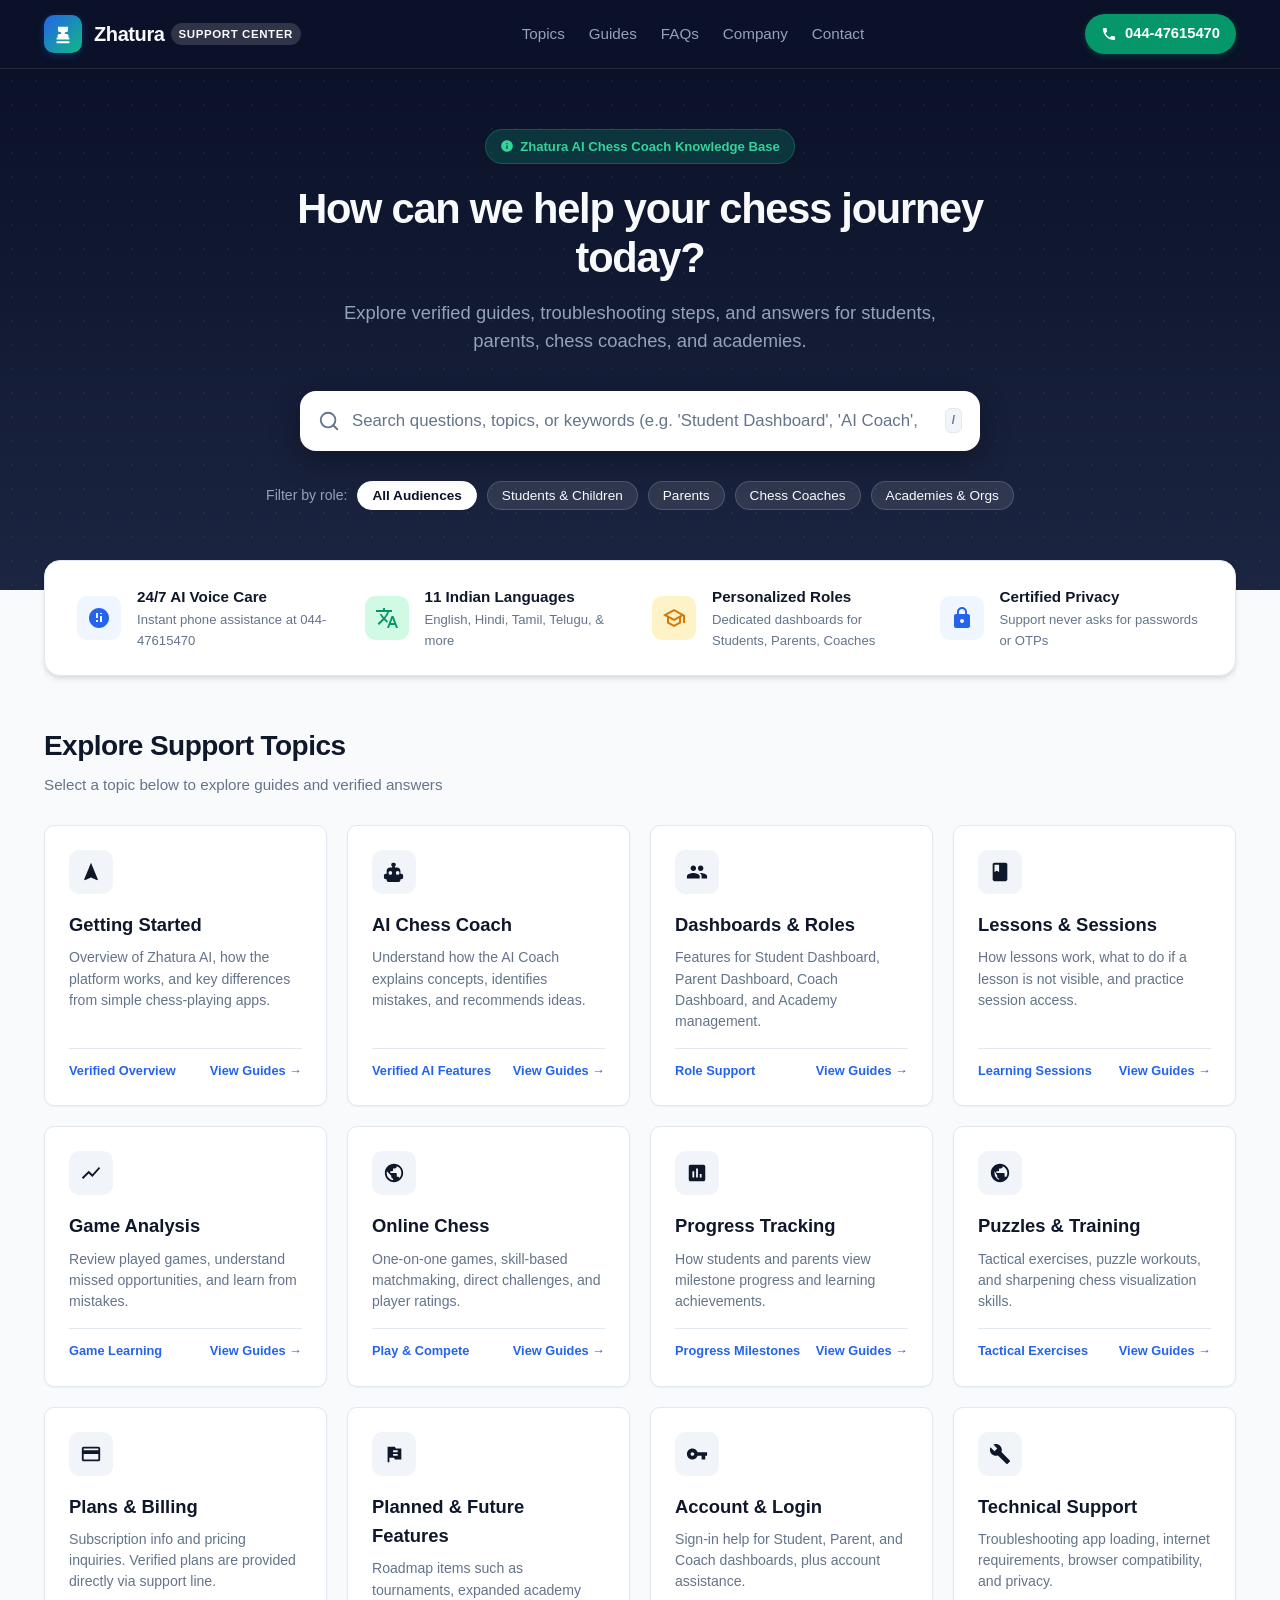
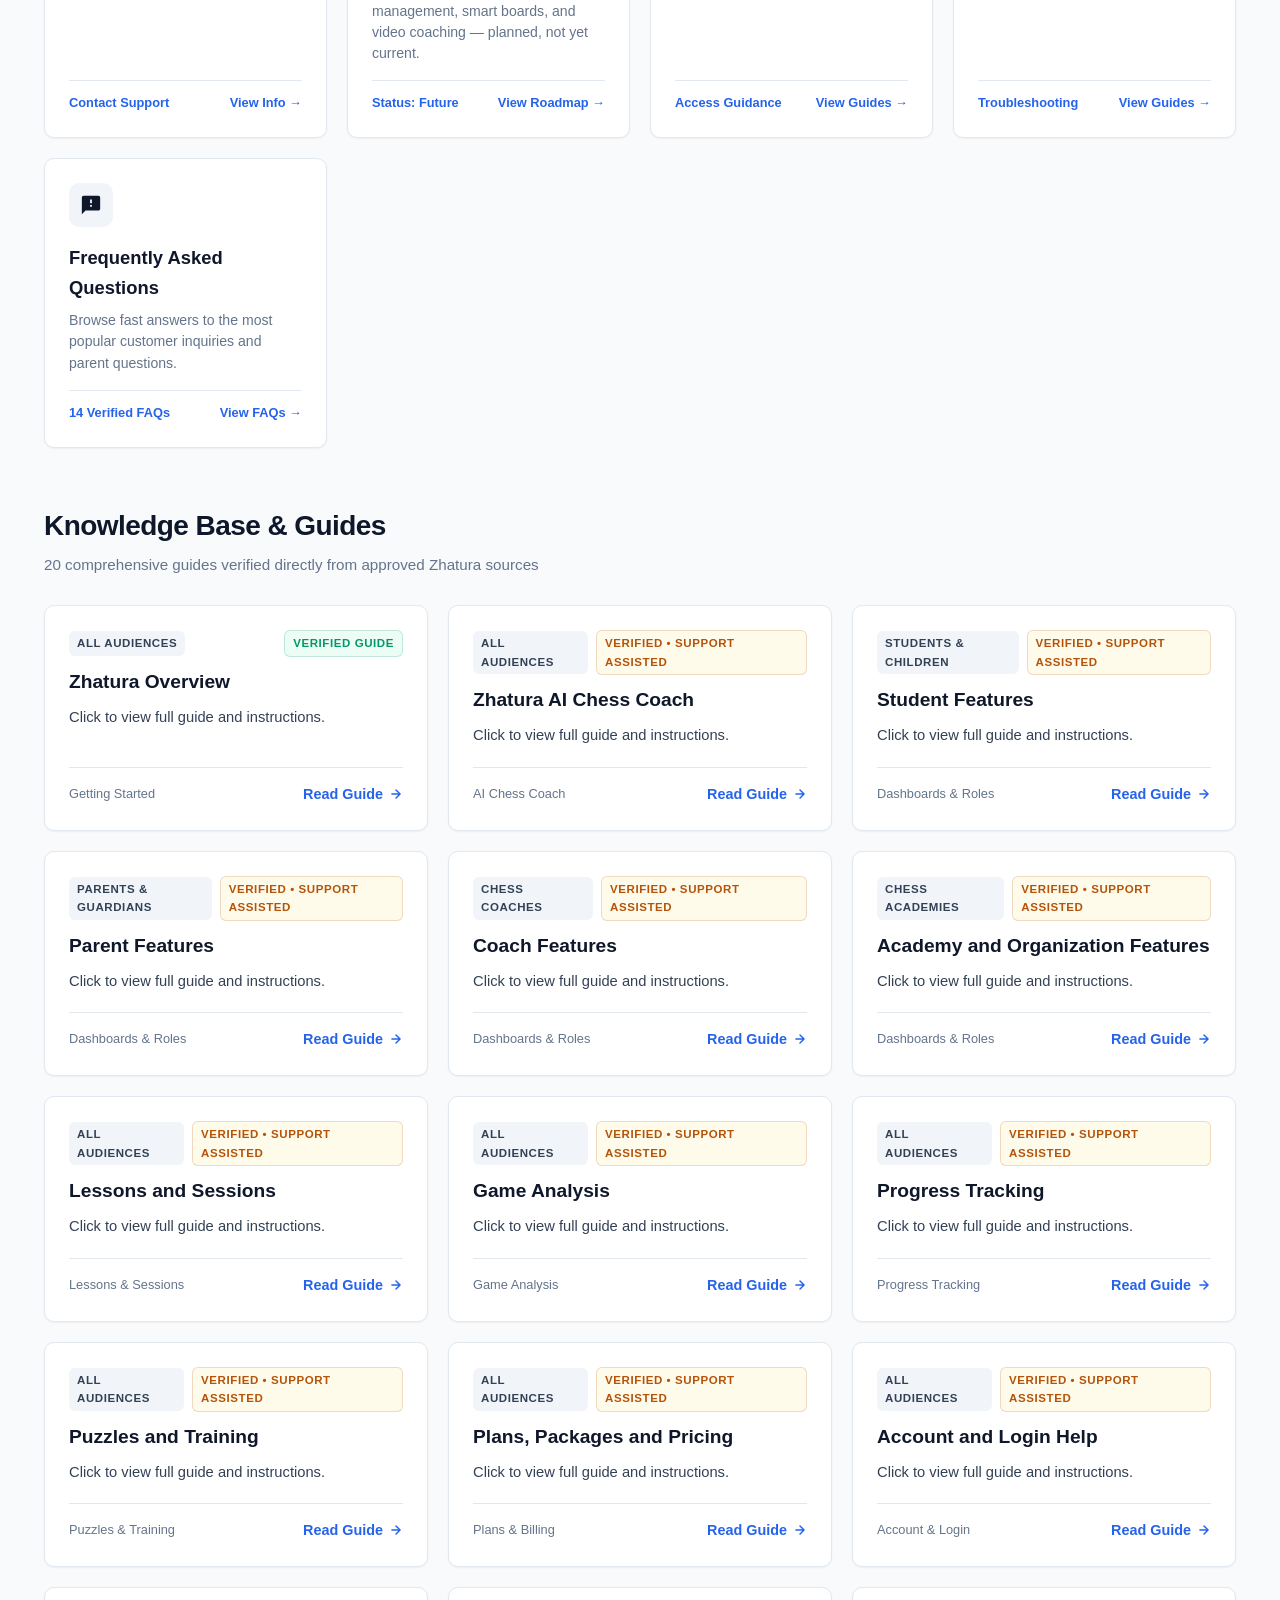
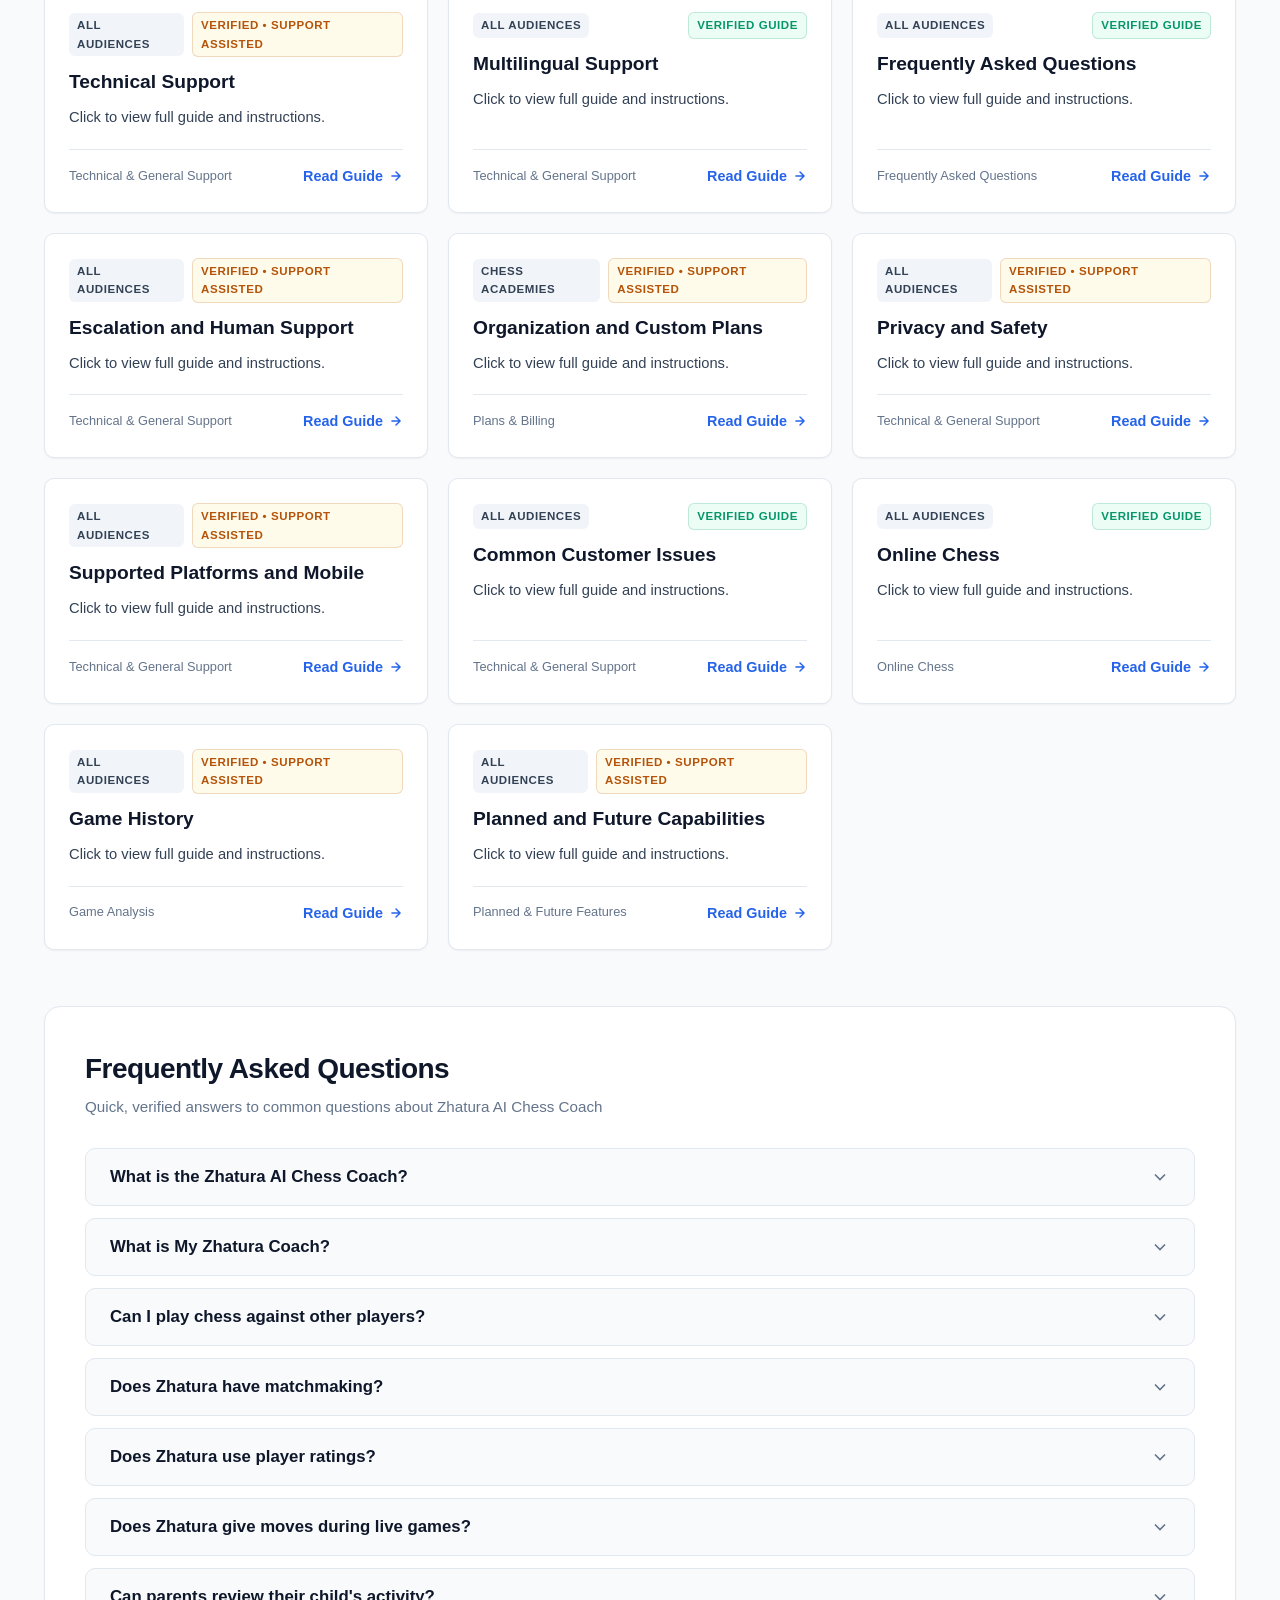
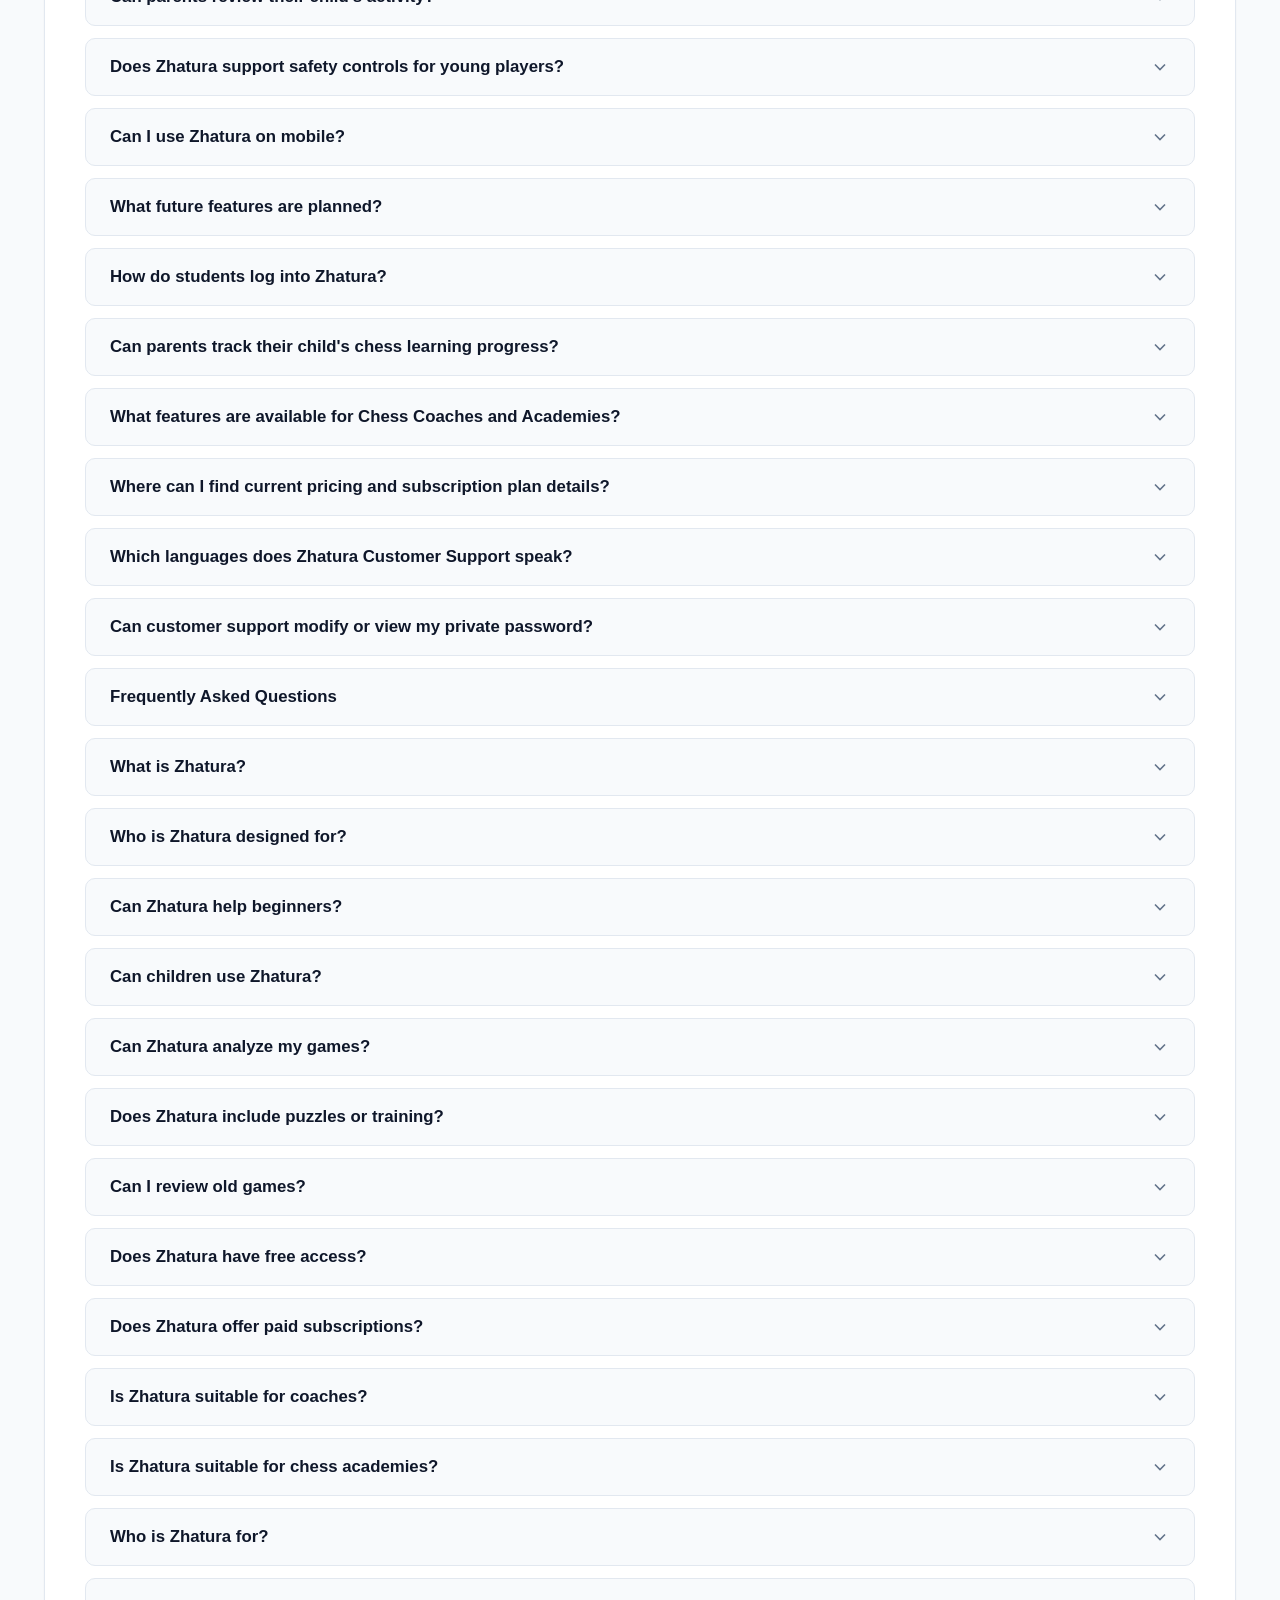
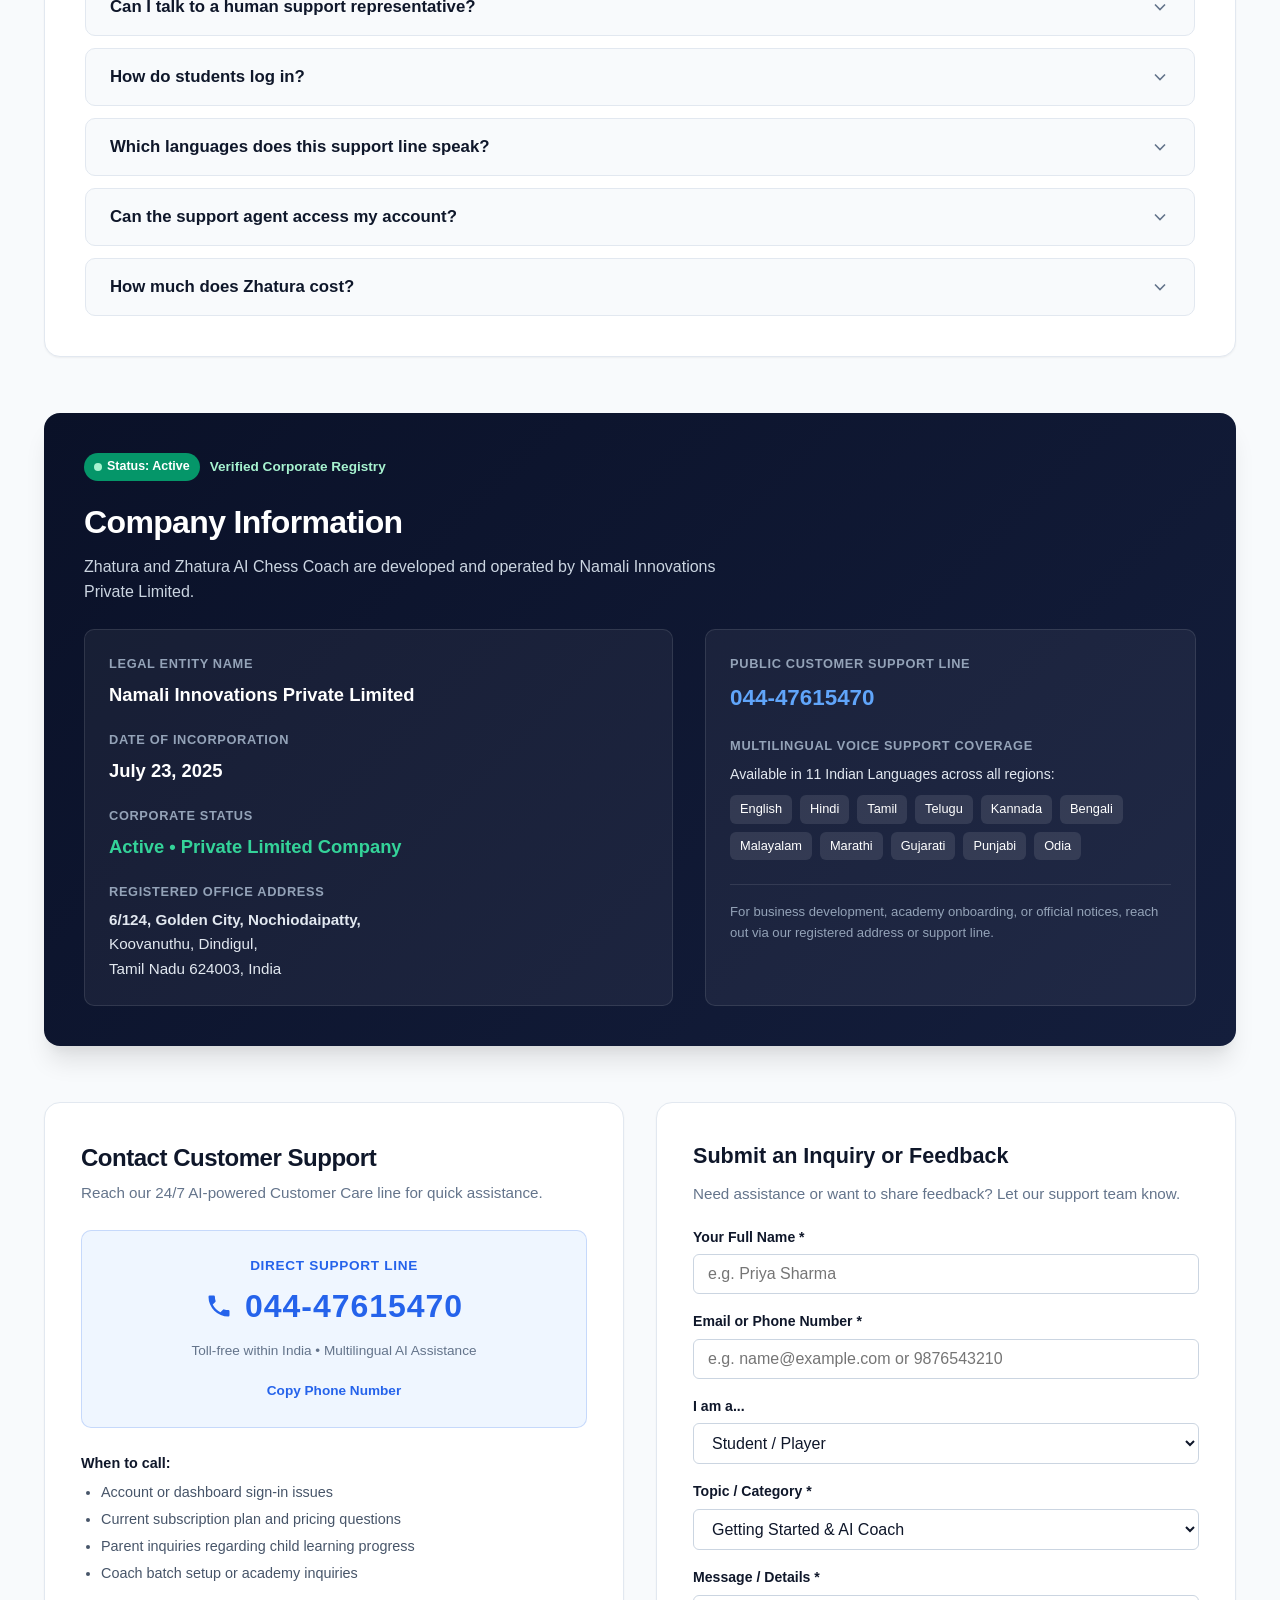
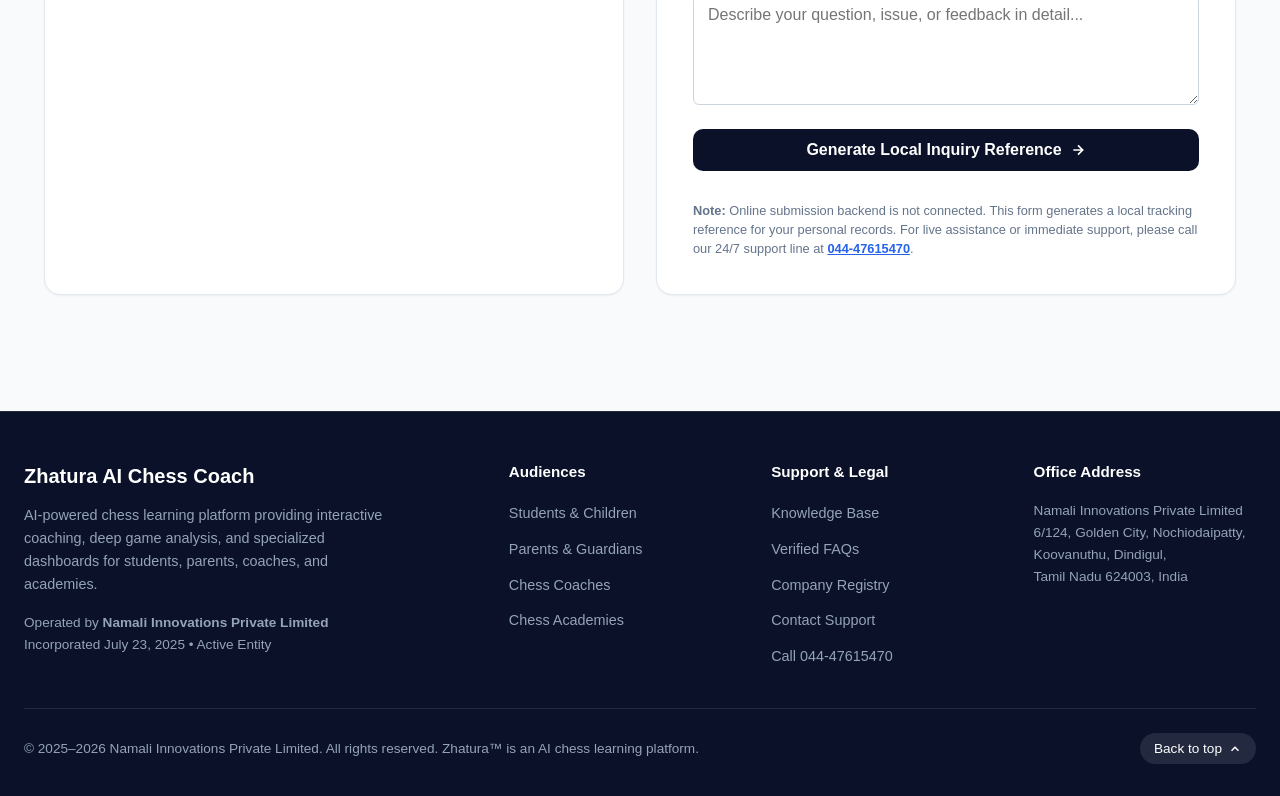
==== commit 2cbd346b: "Update public contact number to 044-47615470 / 04447615470 across website and codebase" ====
--- a/public/index.html
+++ b/public/index.html
@@ -20,7 +20,7 @@
   <!-- Favicon SVG -->
   <link rel="icon" type="image/svg+xml" href="data:image/svg+xml,%3Csvg xmlns='http://www.w3.org/2000/svg' viewBox='0 0 24 24' fill='%232563EB'%3E%3Cpath d='M19 22H5v-2h14v2M19 18H5v-2h14v2M17.5 7.5a2.5 2.5 0 0 1-2.5 2.5H14v2h2a2 2 0 0 1 2 2v2H6v-2a2 2 0 0 1 2-2h2v-2H9a2.5 2.5 0 0 1-2.5-2.5V4h11v3.5z'/%3E%3C/svg%3E">
 
-      <!-- Primary Inlined Stylesheet for Instant Bulletproof Rendering -->
+        <!-- Primary Inlined Stylesheet for Instant Bulletproof Rendering -->
   <style id="zhatura-core-styles">
 /* ==========================================================================
    Zhatura AI Chess Coach — Professional Customer Support Design System
@@ -1365,7 +1365,7 @@
     "logo": "https://zhatura.com/assets/logo.svg",
     "contactPoint": {
       "@type": "ContactPoint",
-      "telephone": "+91-95138-86363",
+      "telephone": "+91-44-47615470",
       "contactType": "customer service",
       "availableLanguage": [
         "English", "Hindi", "Bengali", "Tamil", "Telugu",
@@ -1410,7 +1410,7 @@
         "name": "How do students log into Zhatura?",
         "acceptedAnswer": {
           "@type": "Answer",
-          "text": "Students log in through the Student Dashboard. For account-specific issues, contact customer support at 095-138-86363."
+          "text": "Students log in through the Student Dashboard. For account-specific issues, contact customer support at 044-47615470."
         }
       },
       {
@@ -1426,7 +1426,7 @@
         "name": "How can I inquire about current plans and pricing?",
         "acceptedAnswer": {
           "@type": "Answer",
-          "text": "Zhatura documentation describes free access with limited coaching reviews and paid subscriptions with expanded access. For current plan or pricing information, please contact Zhatura Customer Support directly at 095-138-86363."
+          "text": "Zhatura documentation describes free access with limited coaching reviews and paid subscriptions with expanded access. For current plan or pricing information, please contact Zhatura Customer Support directly at 044-47615470."
         }
       },
       {
@@ -1494,9 +1494,9 @@
       </nav>
 
       <div class="header-cta">
-        <a href="tel:09513886363" class="phone-cta-btn" aria-label="Call Zhatura Support at 095-138-86363">
+        <a href="tel:04447615470" class="phone-cta-btn" aria-label="Call Zhatura Support at 044-47615470">
           <svg viewBox="0 0 24 24" aria-hidden="true"><path d="M6.62 10.79a15.053 15.053 0 006.59 6.59l2.2-2.2a1 1 0 011.02-.24c1.12.37 2.33.57 3.57.57a1 1 0 011 1V20a1 1 0 01-1 1A17 17 0 013 4a1 1 0 011-1h3.5a1 1 0 011 1c0 1.25.2 2.45.57 3.57a1 1 0 01-.25 1.02l-2.2 2.2z"/></svg>
-          <span>095-138-86363</span>
+          <span>044-47615470</span>
         </a>
       </div>
     </div>
@@ -1561,7 +1561,7 @@
         </div>
         <div>
           <div class="trust-title">24/7 AI Voice Care</div>
-          <div class="trust-desc">Instant phone assistance at 095-138-86363</div>
+          <div class="trust-desc">Instant phone assistance at 044-47615470</div>
         </div>
       </div>
 
@@ -1913,7 +1913,7 @@
             <svg class="faq-icon" viewBox="0 0 24 24" fill="none" stroke="currentColor" stroke-width="2"><path d="M6 9l6 6 6-6"/></svg>
           </button>
           <div class="faq-answer" id="faq-item-2-ans">
-            <p>Students log in through the Student Dashboard. If you experience sign-in issues with a specific child account, our Customer Support team at 095-138-86363 can note your ticket and assist.</p>
+            <p>Students log in through the Student Dashboard. If you experience sign-in issues with a specific child account, our Customer Support team at 044-47615470 can note your ticket and assist.</p>
           </div>
         </div>
 
@@ -1923,7 +1923,7 @@
             <svg class="faq-icon" viewBox="0 0 24 24" fill="none" stroke="currentColor" stroke-width="2"><path d="M6 9l6 6 6-6"/></svg>
           </button>
           <div class="faq-answer" id="faq-item-3-ans">
-            <p>For current plan or pricing information, please contact Zhatura Customer Support directly at 095-138-86363. Our customer service team will share current details, discounts, and organization options.</p>
+            <p>For current plan or pricing information, please contact Zhatura Customer Support directly at 044-47615470. Our customer service team will share current details, discounts, and organization options.</p>
           </div>
         </div>
 
@@ -2022,7 +2022,7 @@
         <div class="company-card-block">
           <div class="company-field-title">Public Customer Support Line</div>
           <div class="company-field-value" style="font-size:1.4rem;">
-            <a href="tel:09513886363" style="color:#60A5FA; text-decoration:none;">095-138-86363</a>
+            <a href="tel:04447615470" style="color:#60A5FA; text-decoration:none;">044-47615470</a>
           </div>
 
           <div class="company-field-title">Multilingual Voice Support Coverage</div>
@@ -2057,9 +2057,9 @@
 
         <div class="call-highlight-box">
           <div style="font-size:0.85rem; font-weight:700; color:#2563EB; text-transform:uppercase; letter-spacing:0.05em; margin-bottom:4px;">Direct Support Line</div>
-          <a href="tel:09513886363" class="phone-big-link" aria-label="Call Zhatura Support at 095-138-86363">
+          <a href="tel:04447615470" class="phone-big-link" aria-label="Call Zhatura Support at 044-47615470">
             <svg width="28" height="28" viewBox="0 0 24 24" fill="currentColor" aria-hidden="true"><path d="M6.62 10.79a15.053 15.053 0 006.59 6.59l2.2-2.2a1 1 0 011.02-.24c1.12.37 2.33.57 3.57.57a1 1 0 011 1V20a1 1 0 01-1 1A17 17 0 013 4a1 1 0 011-1h3.5a1 1 0 011 1c0 1.25.2 2.45.57 3.57a1 1 0 01-.25 1.02l-2.2 2.2z"/></svg>
-            <span>095-138-86363</span>
+            <span>044-47615470</span>
           </a>
           <div class="phone-badge-info">Toll-free within India • Multilingual AI Assistance</div>
           <div style="margin-top:16px;">
@@ -2126,7 +2126,7 @@
             <svg width="16" height="16" viewBox="0 0 24 24" fill="none" stroke="currentColor" stroke-width="2.5" aria-hidden="true"><path d="M5 12h14M12 5l7 7-7 7"/></svg>
           </button>
           <p class="form-disclaimer" style="font-size:0.8rem; color:#64748B; margin-top:14px; line-height:1.5;">
-            <strong>Note:</strong> Online submission backend is not connected. This form generates a local tracking reference for your personal records. For live assistance or immediate support, please call our 24/7 support line at <a href="tel:09513886363" style="color:#2563EB; font-weight:600;">095-138-86363</a>.
+            <strong>Note:</strong> Online submission backend is not connected. This form generates a local tracking reference for your personal records. For live assistance or immediate support, please call our 24/7 support line at <a href="tel:04447615470" style="color:#2563EB; font-weight:600;">044-47615470</a>.
           </p>
         </form>
       </div>
@@ -2166,7 +2166,7 @@
             <li><a href="#faqs-section">Verified FAQs</a></li>
             <li><a href="#company-section">Company Registry</a></li>
             <li><a href="#contact-section">Contact Support</a></li>
-            <li><a href="tel:09513886363">Call 095-138-86363</a></li>
+            <li><a href="tel:04447615470">Call 044-47615470</a></li>
           </ul>
         </div>
 
